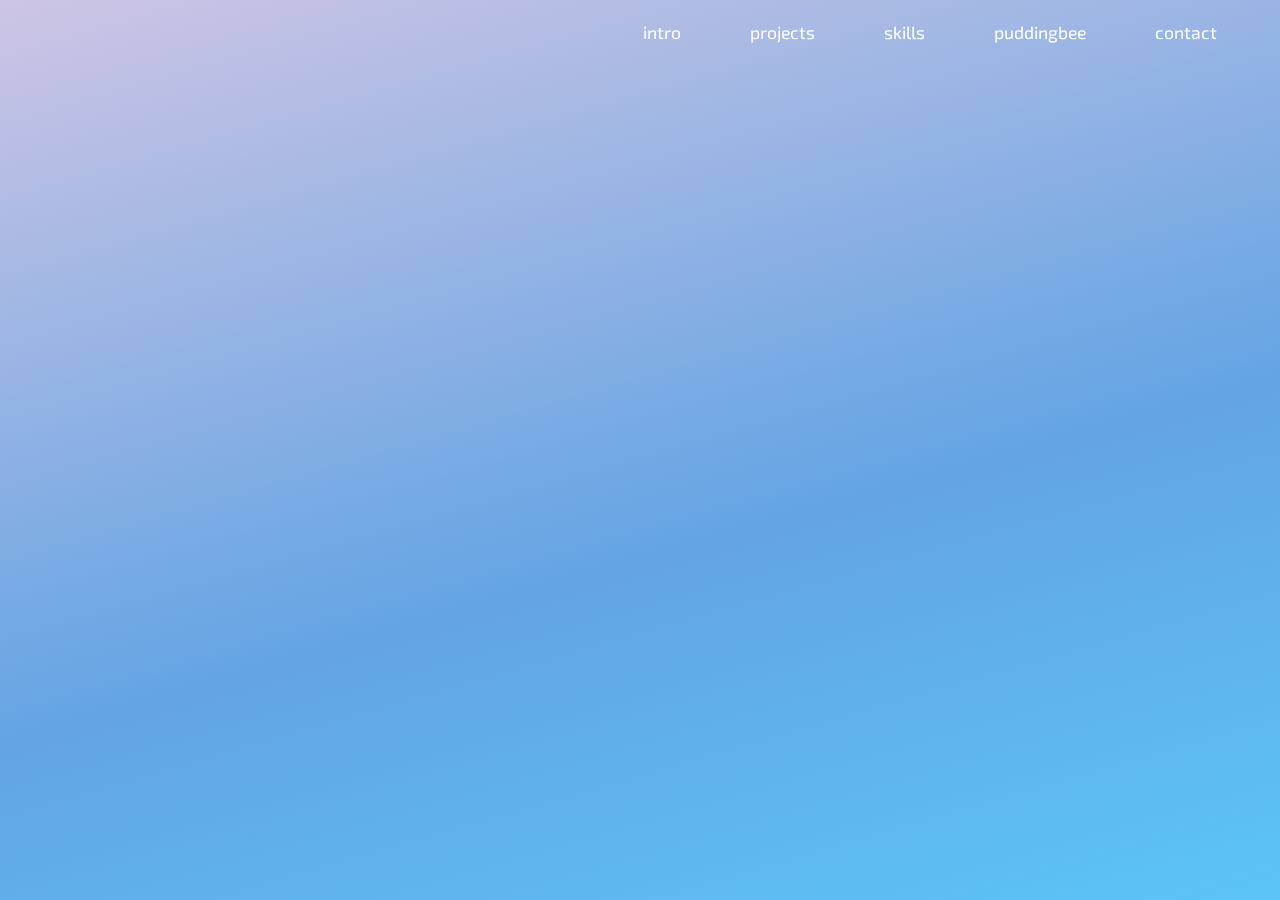
==== 푸딩비 포폴/index.html @ 78a43e6f "2022 푸딩비 포폴 디자인 개선 ver" ====
<!DOCTYPE html>
<html lang="en">

<head>
  <meta charset="UTF-8">
  <meta http-equiv="X-UA-Compatible" content="IE=edge">
  <meta name="viewport" content="width=device-width, initial-scale=1.0">
  <link rel="stylesheet" href="css/style.css">
  <title>푸딩비의 포트폴리오 탐험 여행</title>
</head>

<body>
  <nav class="nav">
    <ul class="nav__wrapper">
      <li>
        <button class="nav__menu">intro</button>
      </li>
      <li>
        <button class="nav__menu">projects</button>
      </li>
      <li>
        <button class="nav__menu">skills</button>
      </li>
      <li>
        <button class="nav__menu">puddingbee</button>
      </li>
      <li>
        <button class="nav__menu">contact</button>
      </li>

    </ul>
  </nav>

  <section class="side">
    <ul class="side__wrapper active">
      <li>
        <button class="side__menu">intro</button>
      </li>
      <li>
        <button class="side__menu">projects</button>
      </li>
      <li>
        <button class="side__menu">skills</button>
      </li>
      <li>
        <button class="side__menu">puddingbee</button>
      </li>
      <li>
        <button class="side__menu">contact</button>
      </li>
    </ul>
  </section>

  <div class="hamburger">
    <div class="hamburger__wrapper">
      <button class="nav__hamburger">
        <span></span>
        <span></span>
        <span></span>
      </button>
    </div>
  </div>

  <script src="js/hamburger.js"></script>
</body>

</html>
---- 푸딩비 포폴/css/style.css ----
@import "reset.css";
@import "nav.css";
@import "home.css";
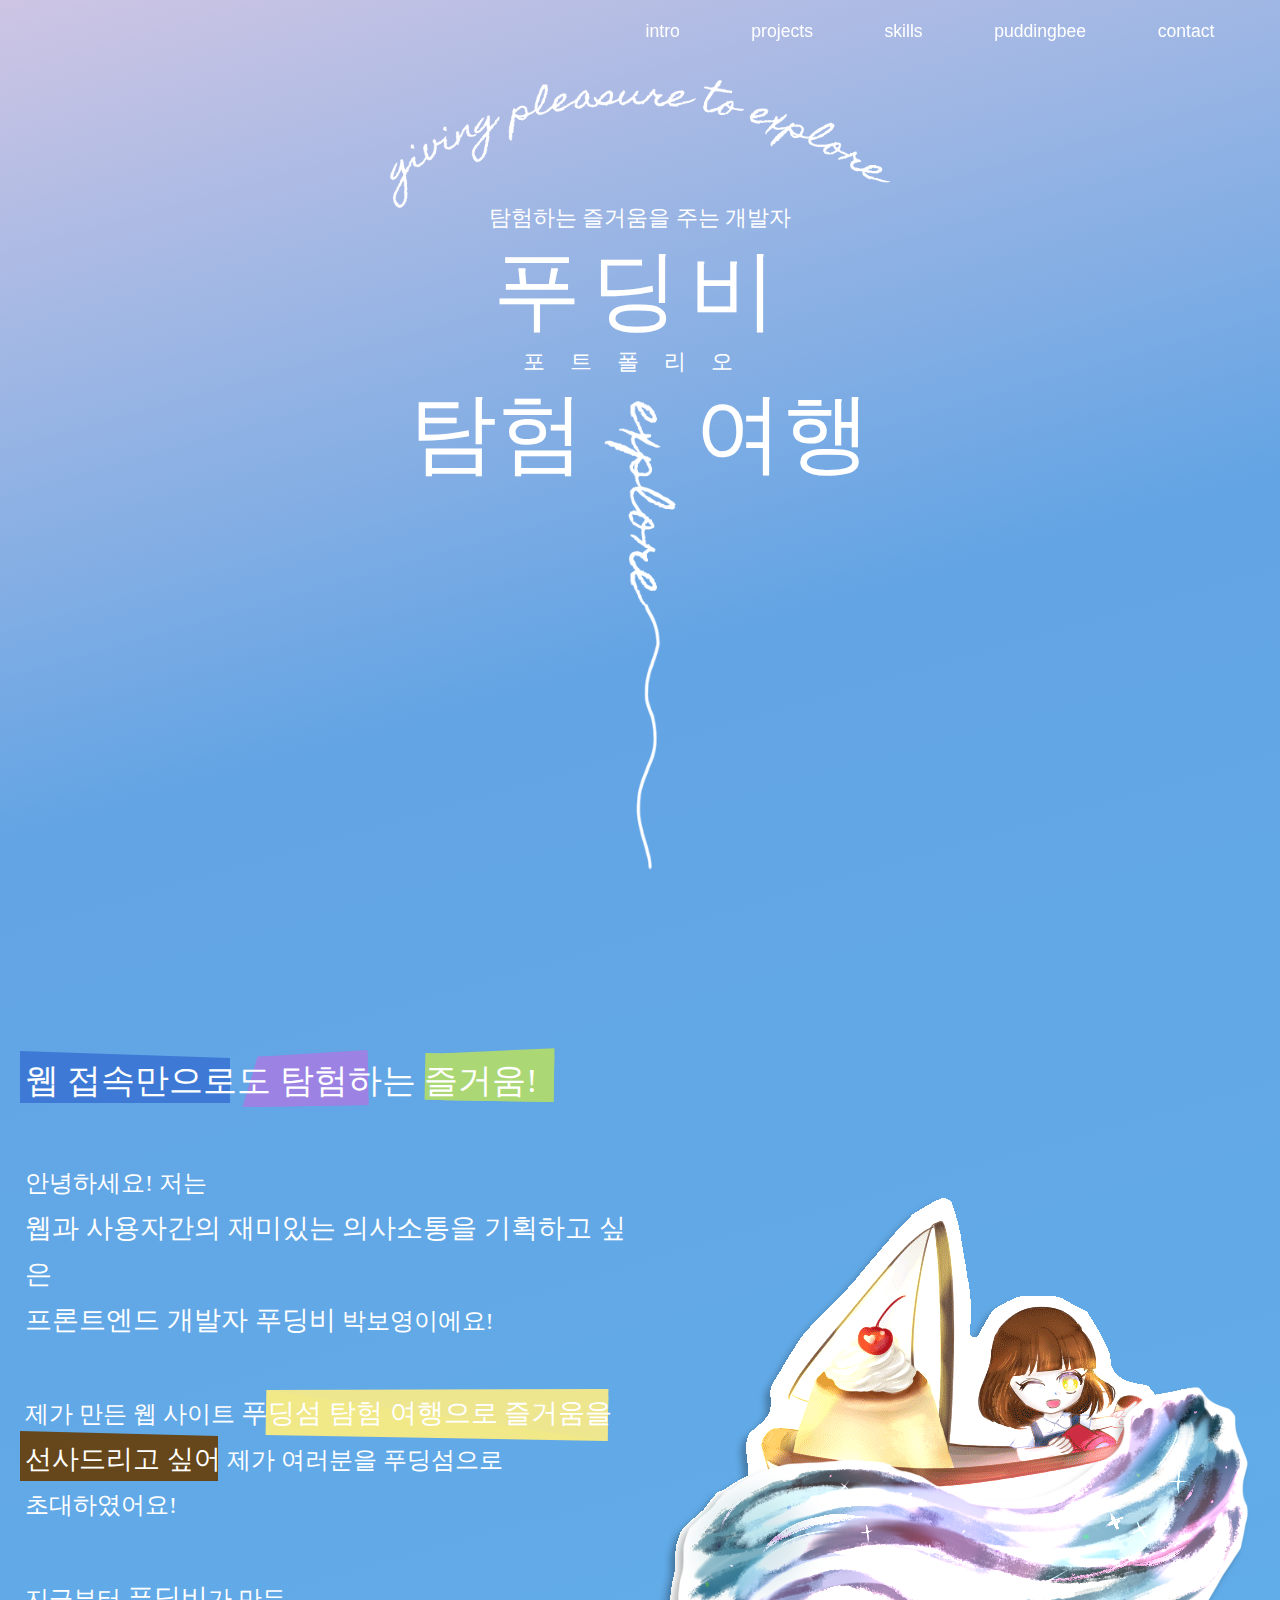
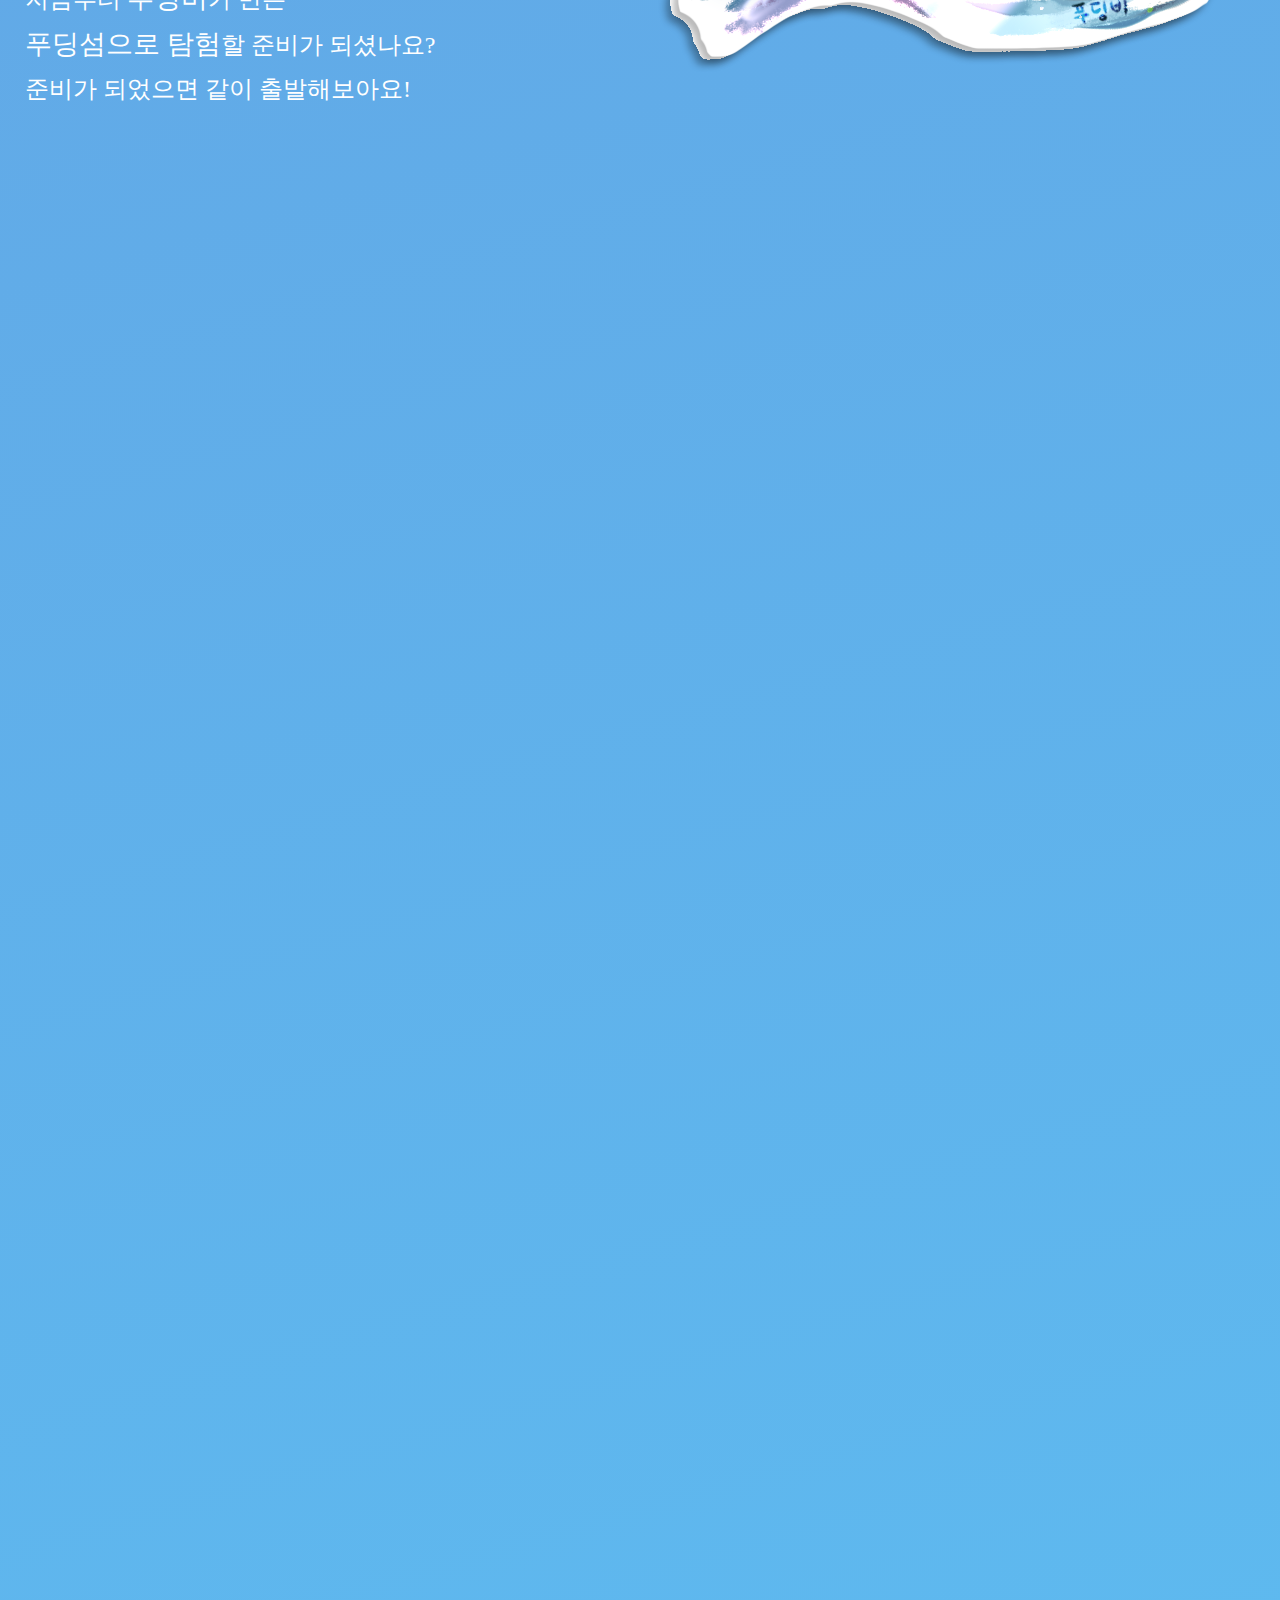
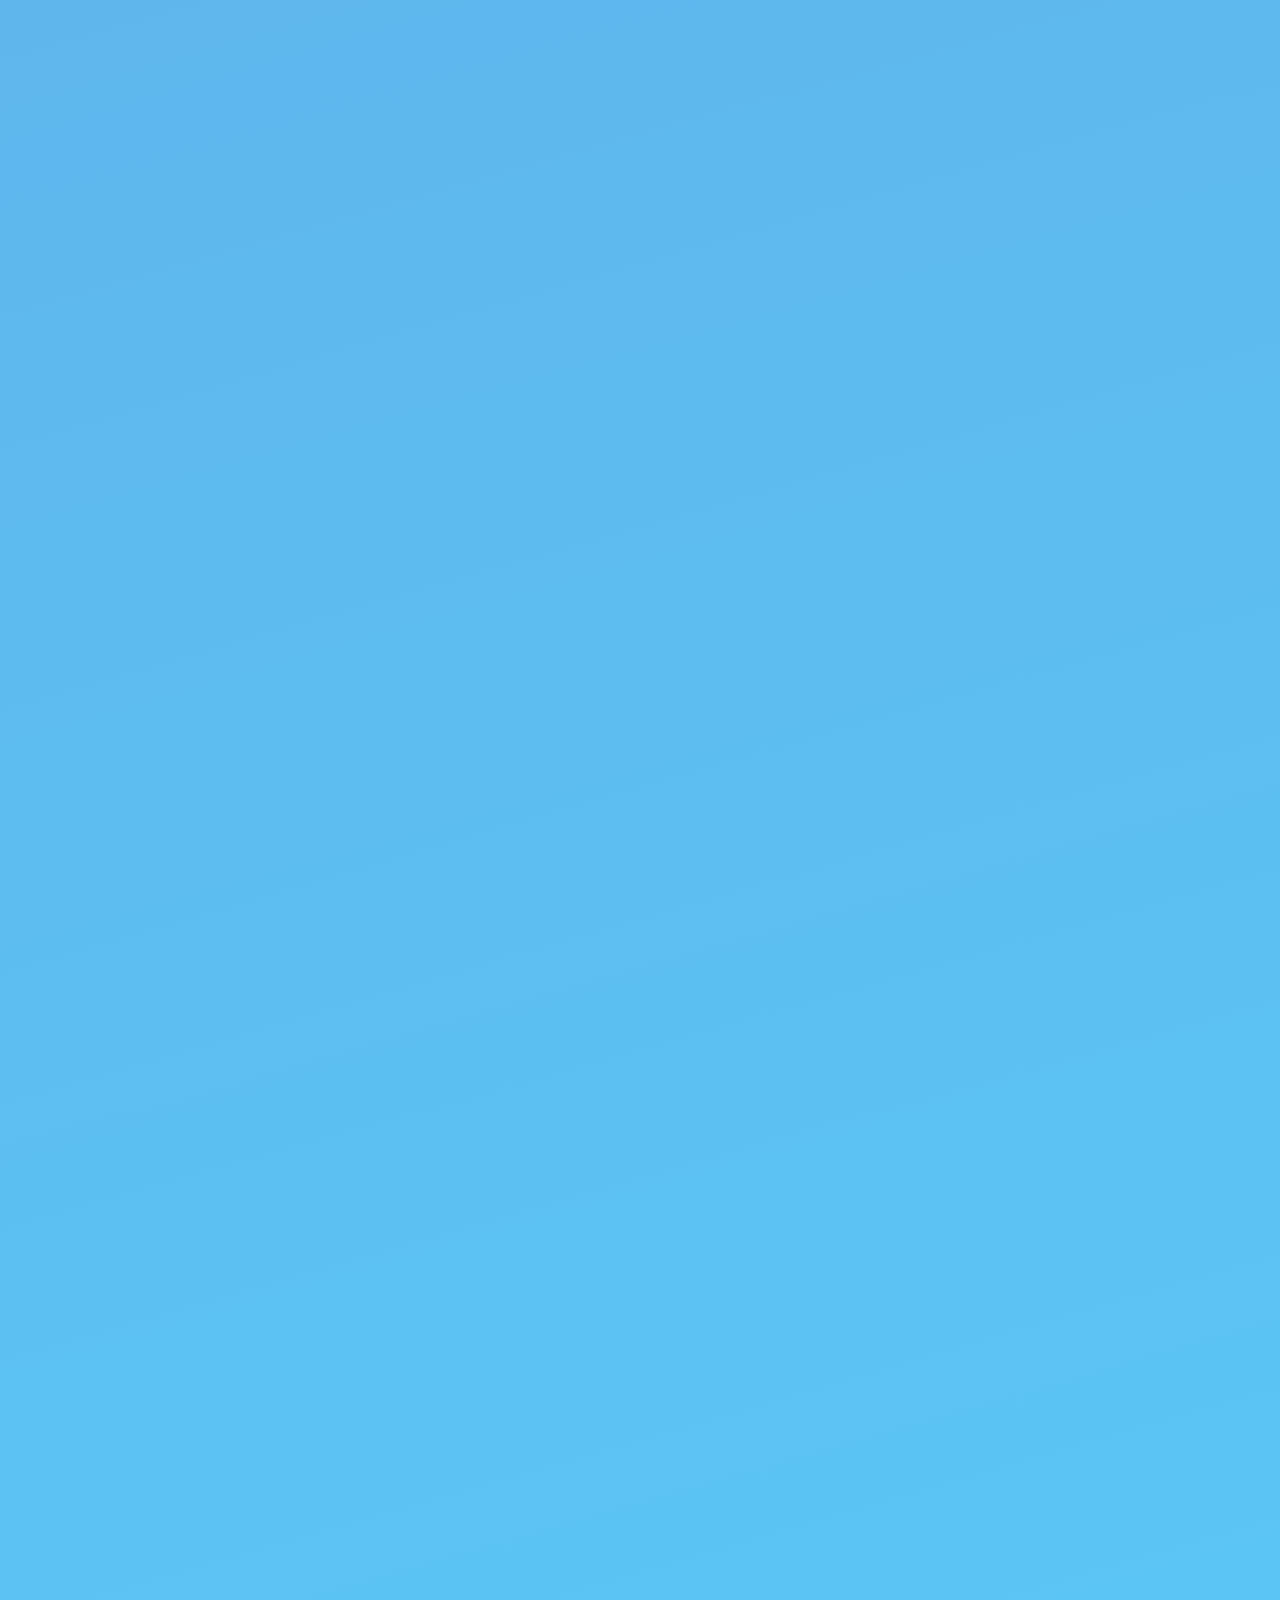
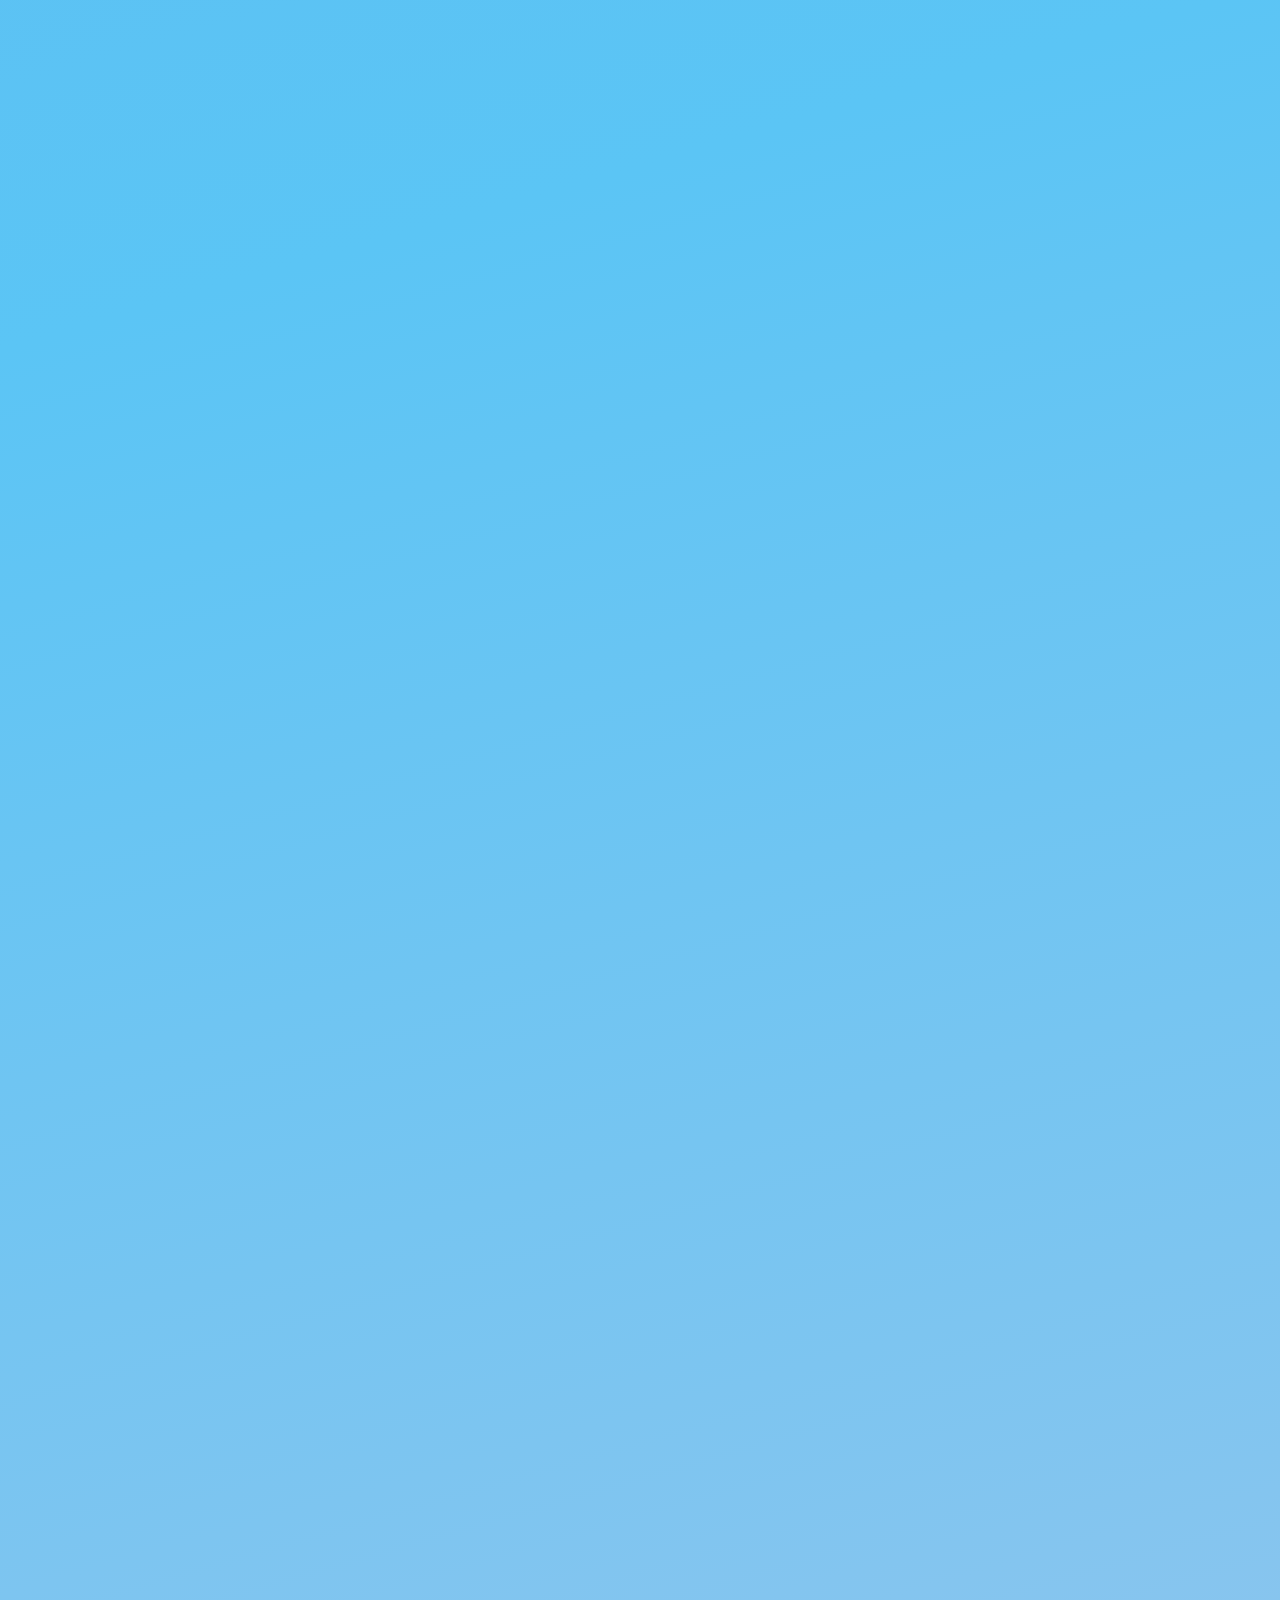
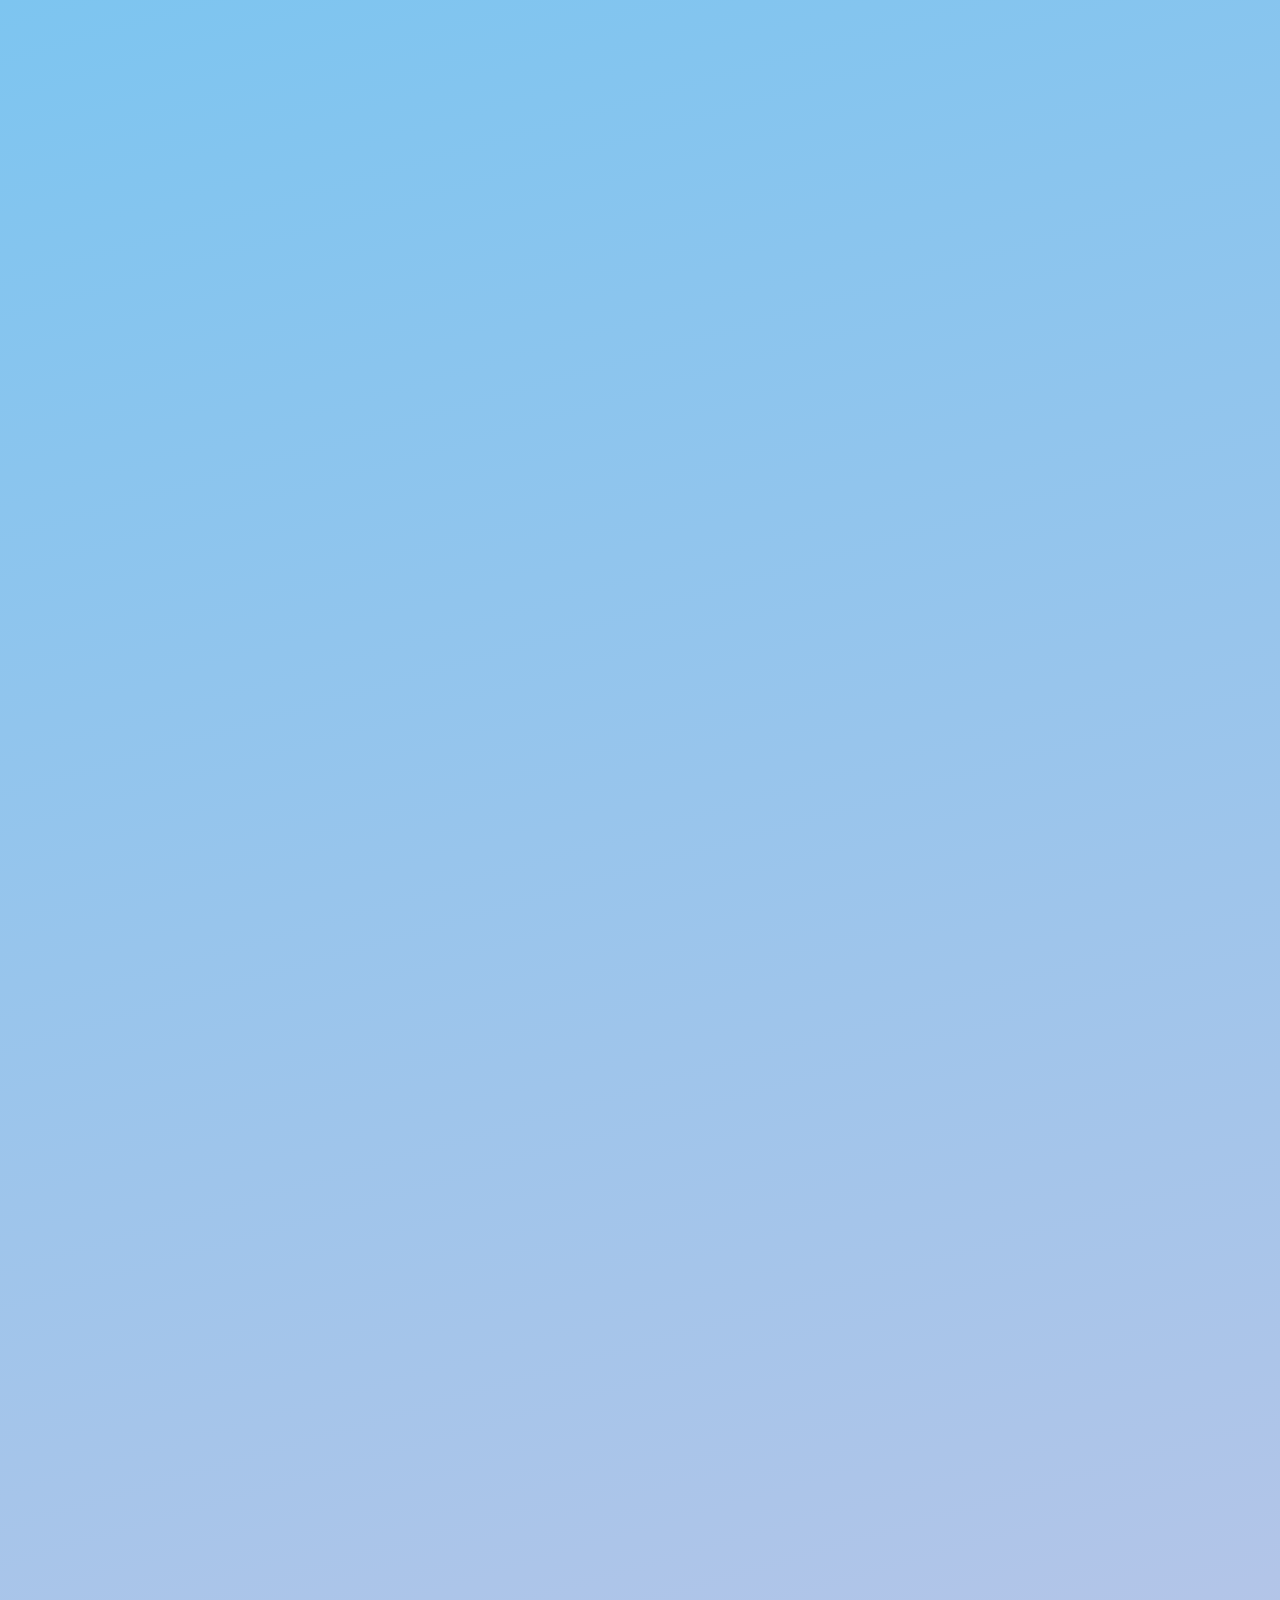
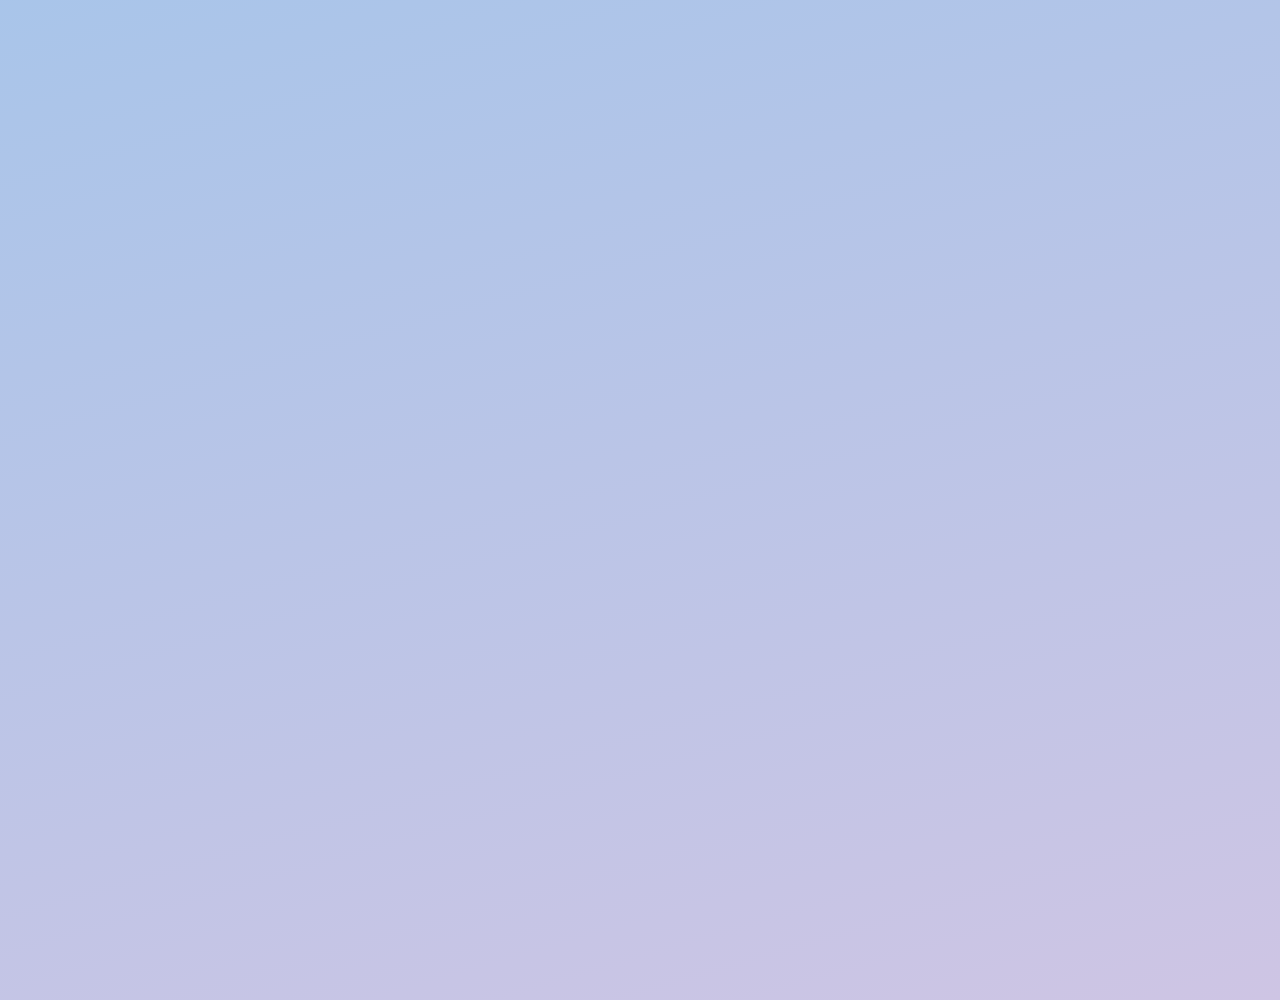
==== commit ab62ed40: "2022 푸딩비 포폴 디자인 개선 ver" ====
--- a/푸딩비 포폴/index.html
+++ b/푸딩비 포폴/index.html
@@ -6,6 +6,7 @@
   <meta http-equiv="X-UA-Compatible" content="IE=edge">
   <meta name="viewport" content="width=device-width, initial-scale=1.0">
   <link rel="stylesheet" href="css/style.css">
+  <link href="https://hangeul.pstatic.net/hangeul_static/css/nanum-square.css" rel="stylesheet">
   <title>푸딩비의 포트폴리오 탐험 여행</title>
 </head>
 
@@ -61,6 +62,55 @@
     </div>
   </div>
 
+  <div class="main">
+    <div class="main__wrapper">
+      <img class="main__text--title-letter" src="imgs/home__lettering--title.png" />
+      <h3 class="main__text--title-s">탐험하는 즐거움을 주는 개발자</h3>
+      <span class="main__text--title-l">푸딩비</span>
+      <h2 class="main__text--title-m">포트폴리오</h2>
+      <h1 class="main__text--title-l">탐험 &nbsp &nbsp 여행</h1>
+      <img class="main__text--title-letter2" src="imgs/home__lettering--subtitle.png" />
+    </div>
+  </div>
+
+  <div class="intro">
+    <div class="intro__wrapper">
+      <div class="intro__subtitle--wrapper">
+        <h2 class="intro__text--title"> 
+          <div class="parallelogram"></div> 웹 접속만으로도 
+          <span class="parallelogram2__special--wrapper"><div class="parallelogram2"></div>탐험하는 </span>
+          <span class="parallelogram3__special--wrapper">
+          <div class="parallelogram3"></div>즐거움!</span></h2><br /><br /><br /><br />
+        <!-- br로만 해야할지 포지션으로 위치를 조정해야 할지 고민 => 일단 br태그 -->
+        <p class="intro__text--subtitle1">
+          안녕하세요! 저는<br />
+          <span class="intro__subtitle--bold">웹과 사용자간의 재미있는 의사소통을 기획하고 싶은<br /> 프론트엔드 개발자 푸딩비</span> 박보영이에요!
+        </p><br /><br /><br />
+
+
+        <div class="intro__text--subtitle2--special--wrapper">
+          <div class="parallelogram4"></div>
+          <div class="parallelogram5"></div>
+        <p class="intro__text--subtitle2">제가 만든 웹 사이트 
+          <span class="intro__subtitle--bold">푸딩섬 탐험 여행으로 즐거움을<br />선사드리고 싶어</span>
+          제가 여러분을 푸딩섬으로<br />초대하였어요!</p><br /><br /><br />
+        </div>
+          
+        <p class="intro__text--subtitle3">지금부터 
+          <span class="intro__subtitle--bold">푸딩비</span>가 만든<br />
+          <span class="intro__subtitle--bold">푸딩섬으로 탐험</span>할 준비가 되셨나요?<br />
+          준비가 되었으면 같이 출발해보아요!
+        </p>
+      </div>
+
+      <div class="intro__img--wrapper">
+        <img class="intro__img--title--boat" src="imgs/puddingbi+wave-shadow.png" />
+        <img class="intro__img--title--wave" src="imgs/wave_cut_shadow.png" />
+      </div>
+
+    </div>
+  </div>
+
   <script src="js/hamburger.js"></script>
 </body>
 
--- a/푸딩비 포폴/css/style.css
+++ b/푸딩비 포폴/css/style.css
@@ -1,4 +1,5 @@
 @import "reset.css";
 @import "nav.css";
-@import "home.css";
+@import "main.css";
+@import "intro.css";
 
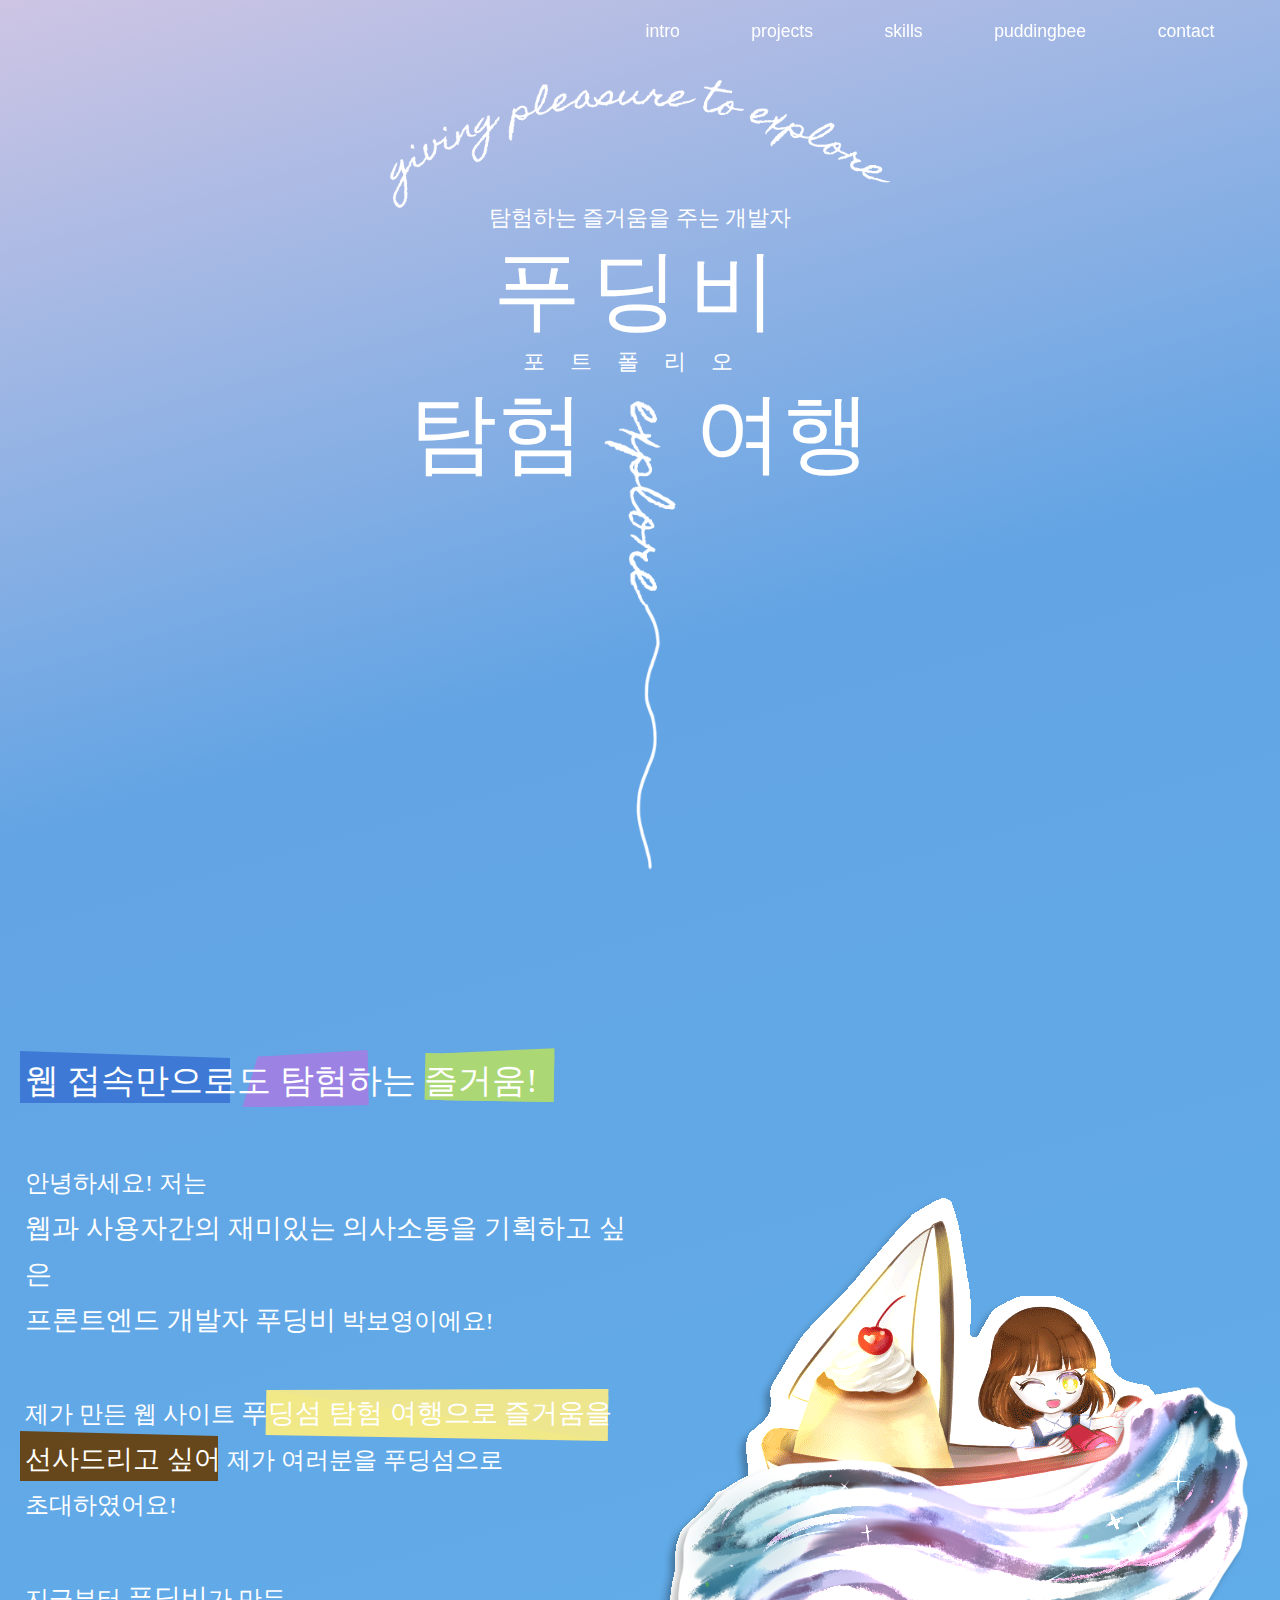
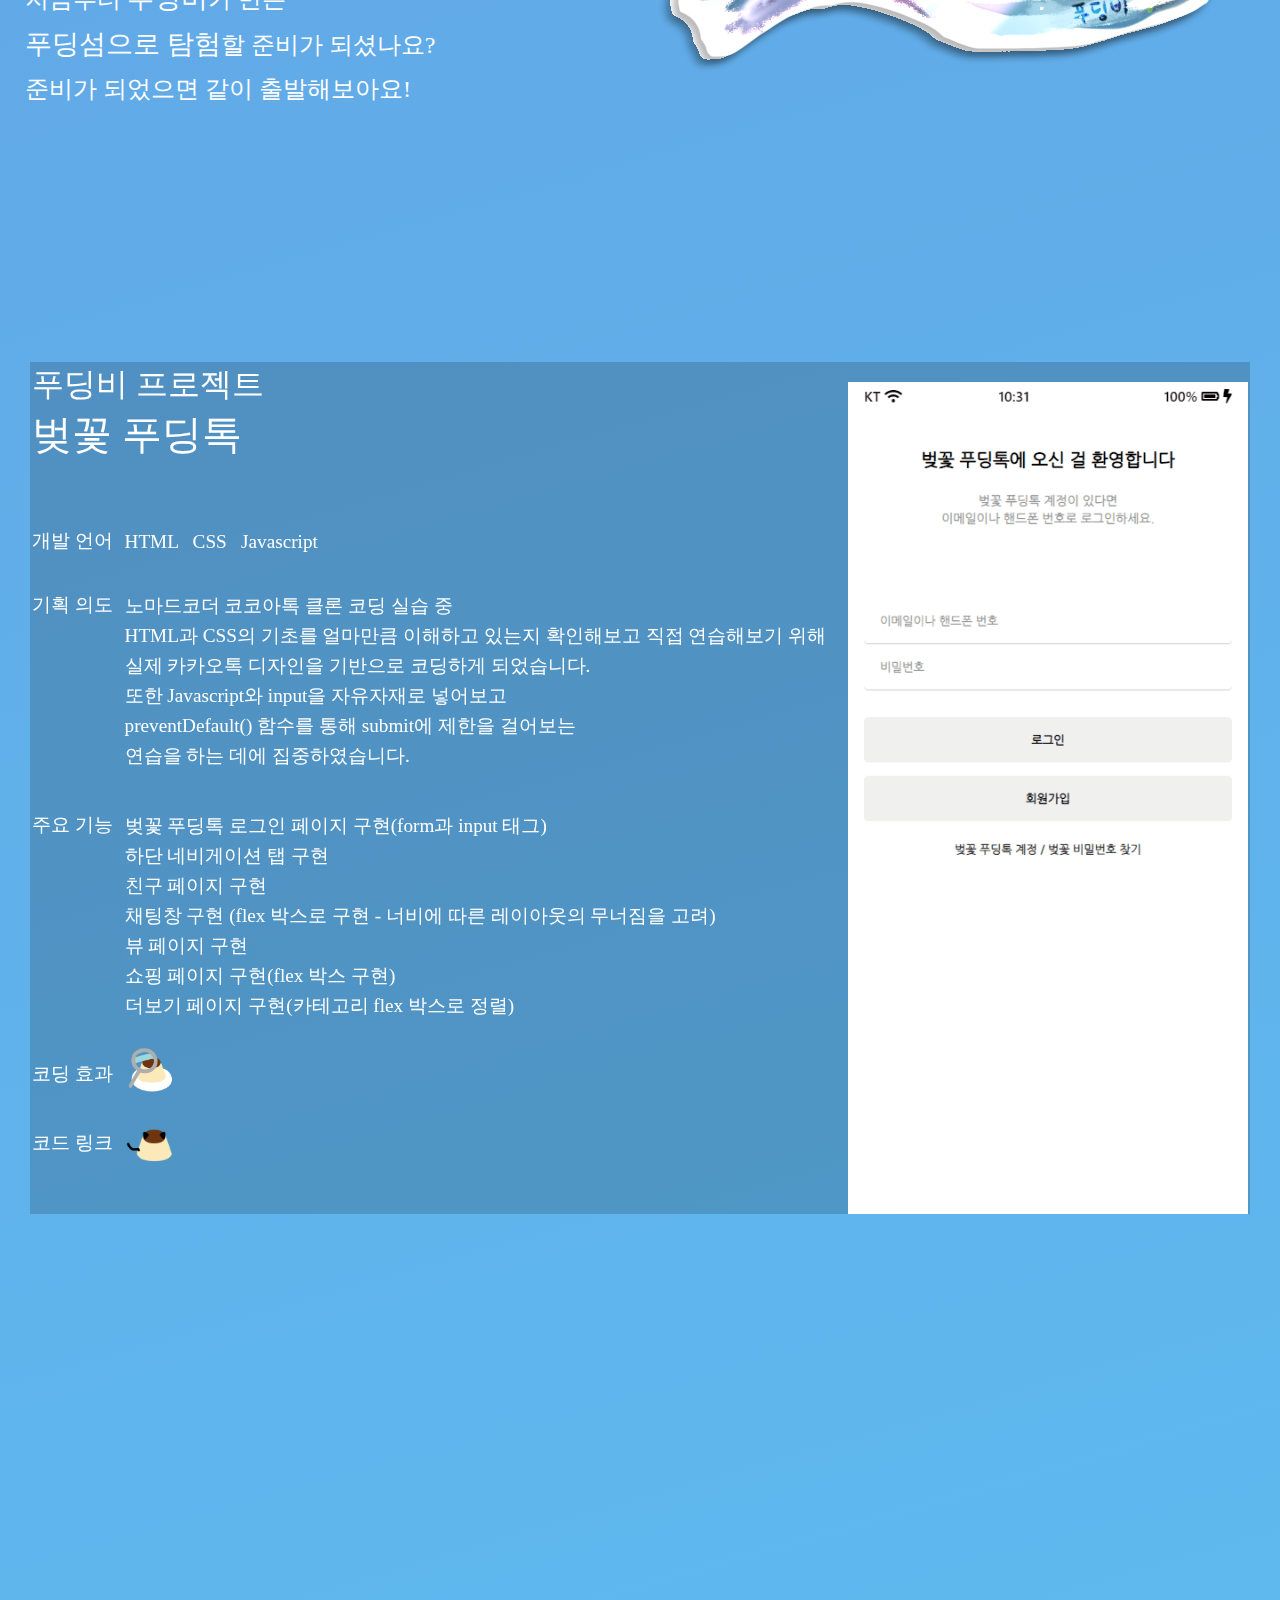
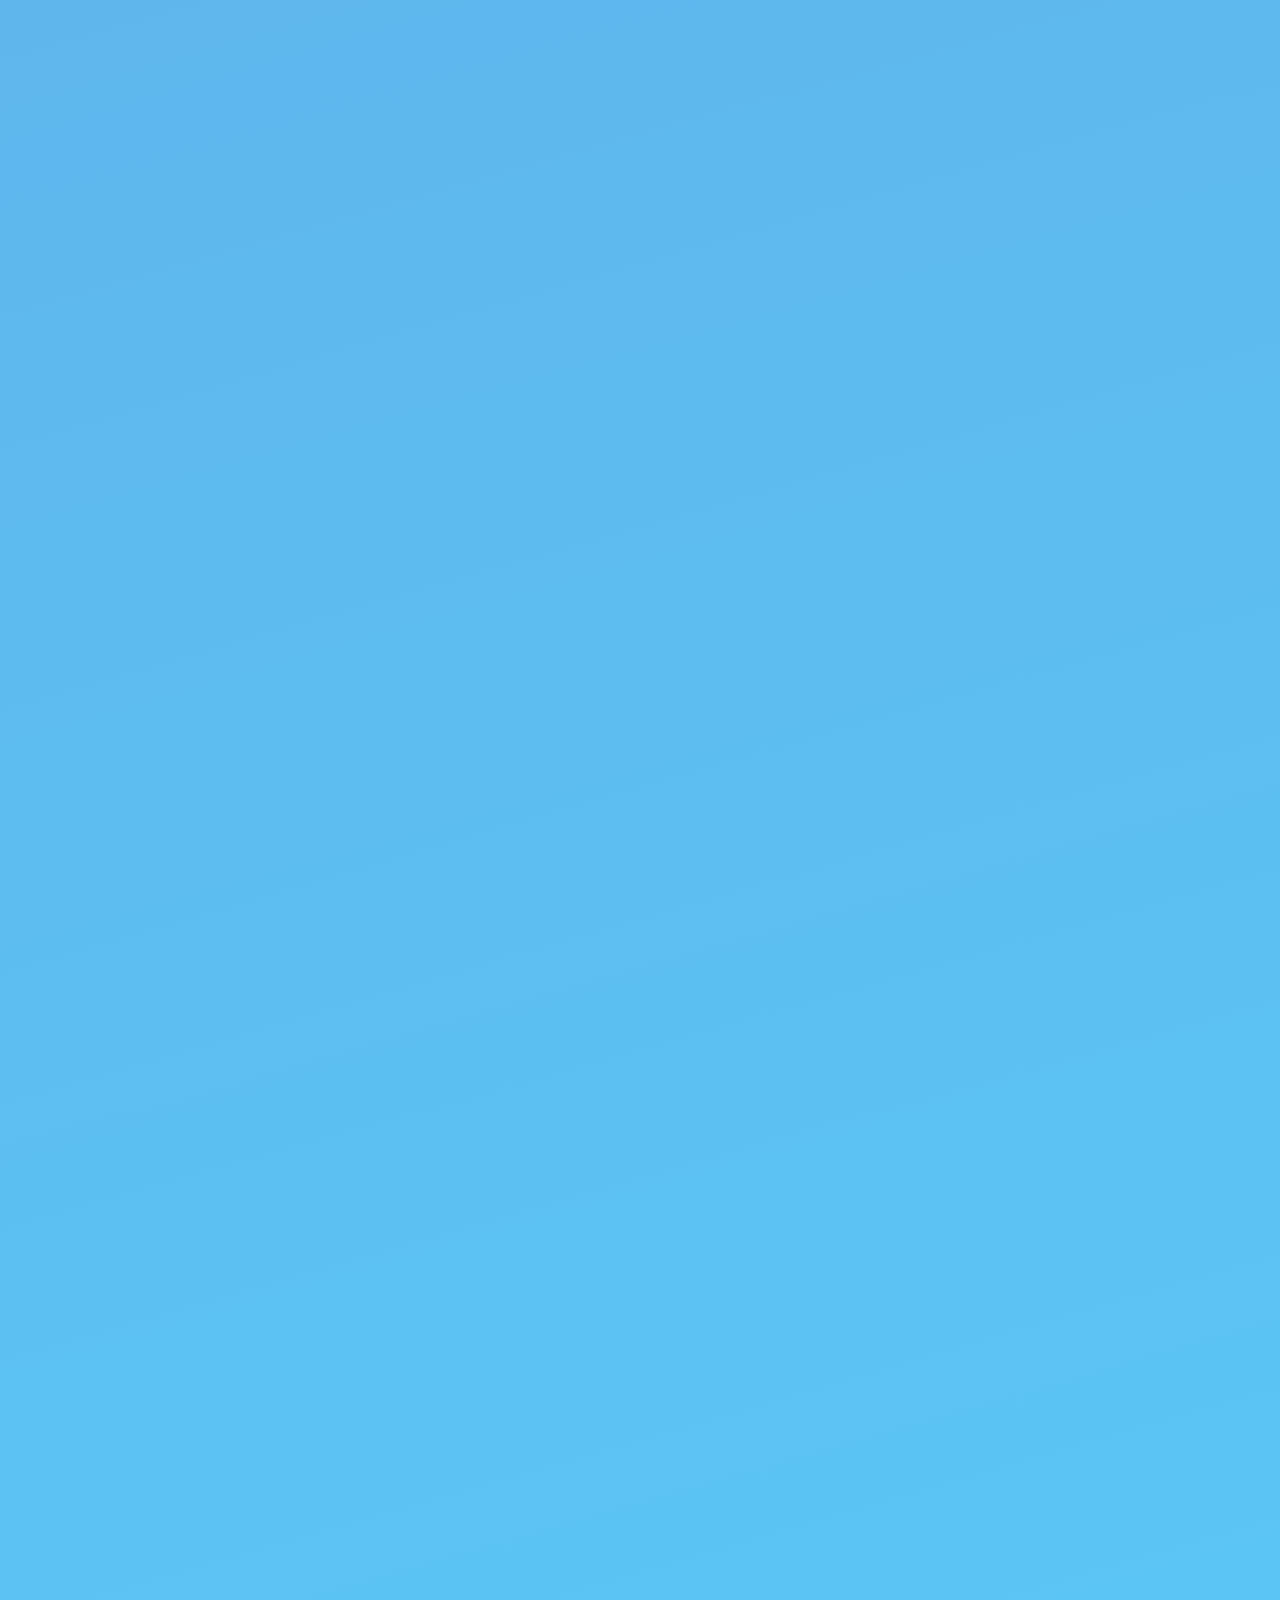
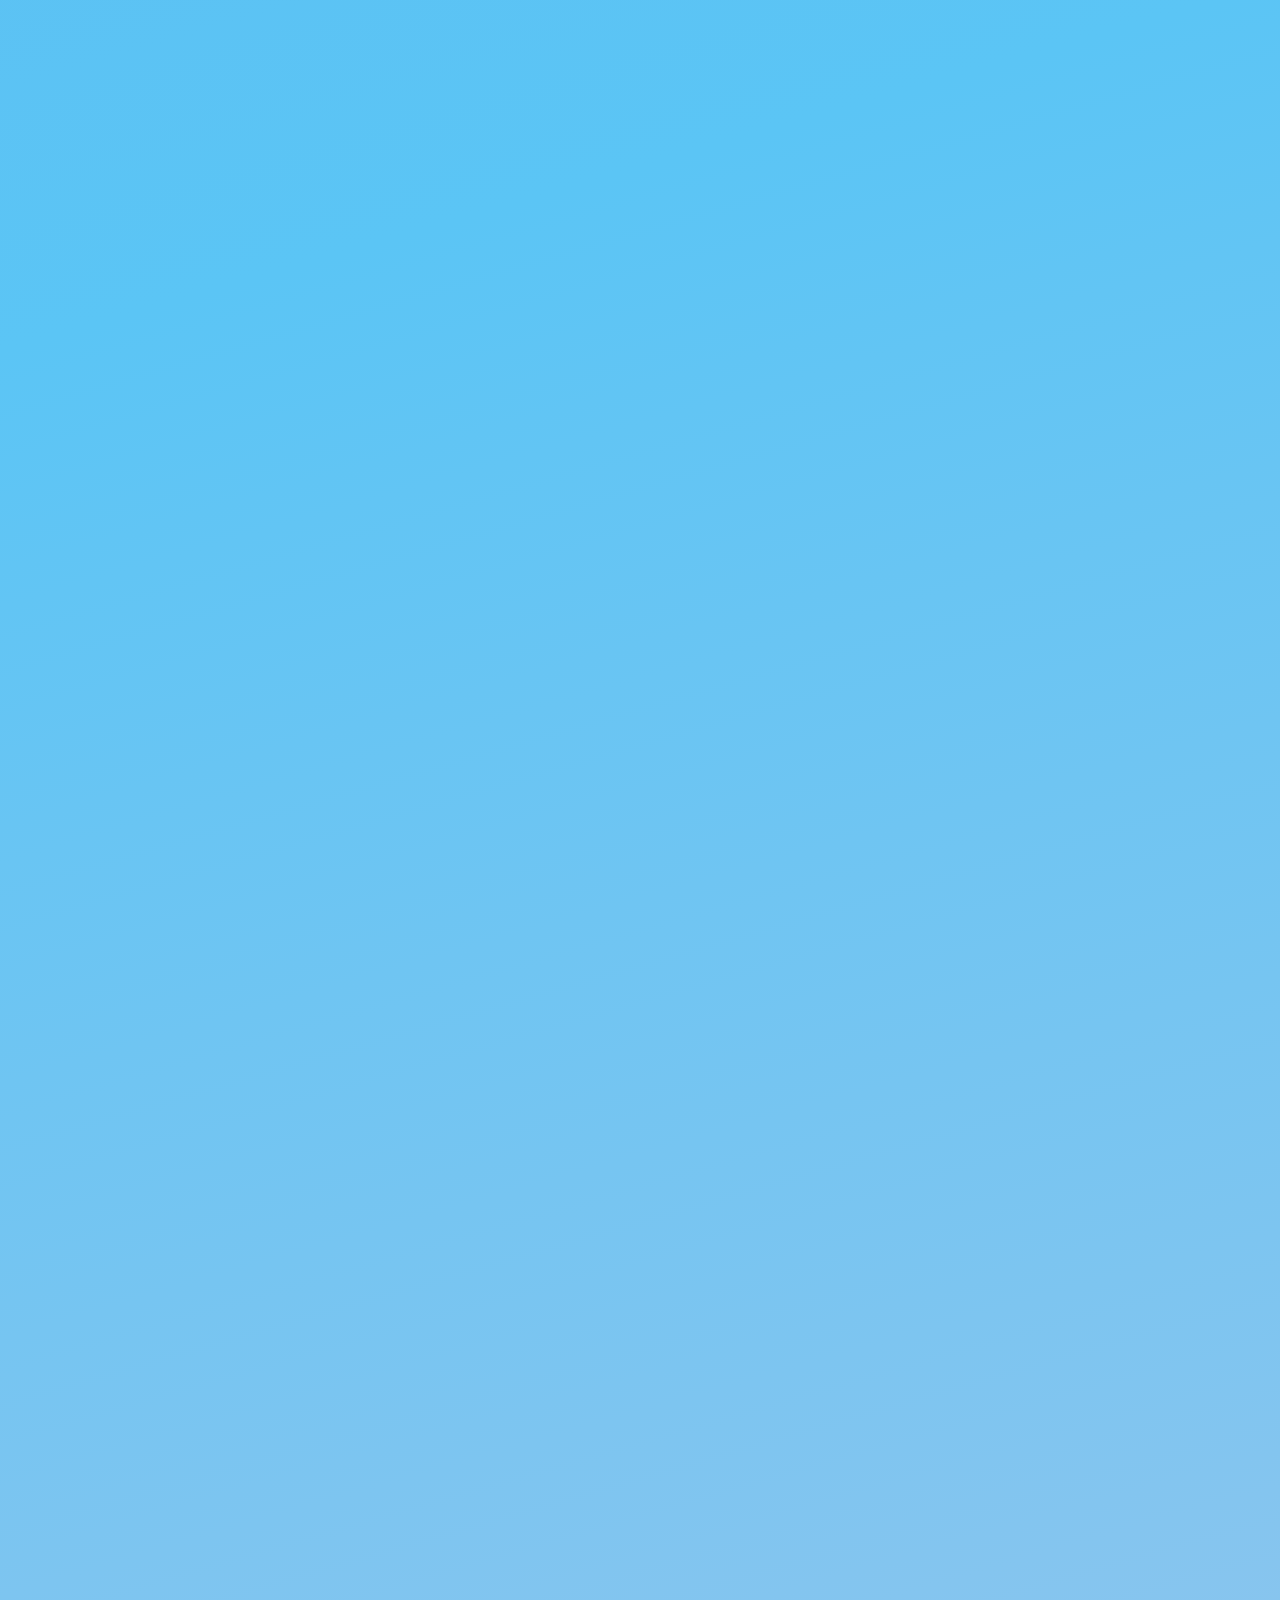
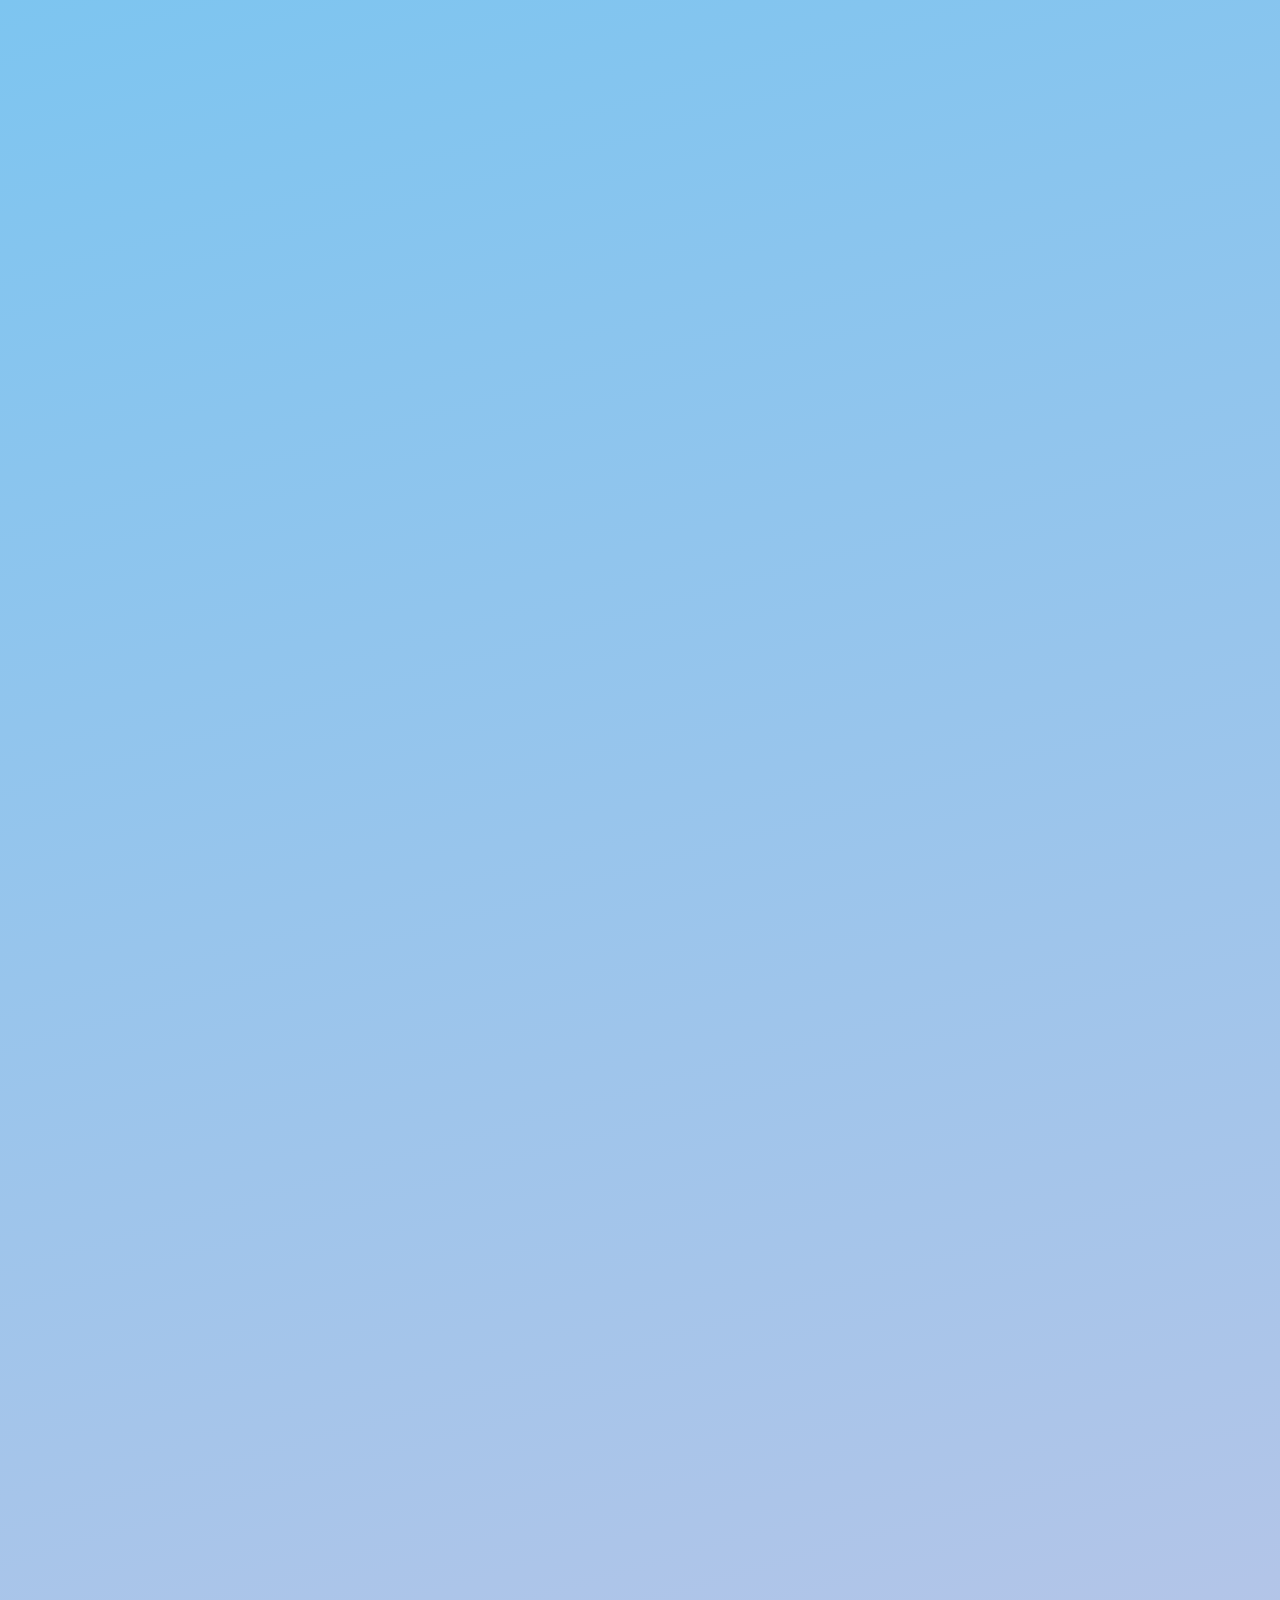
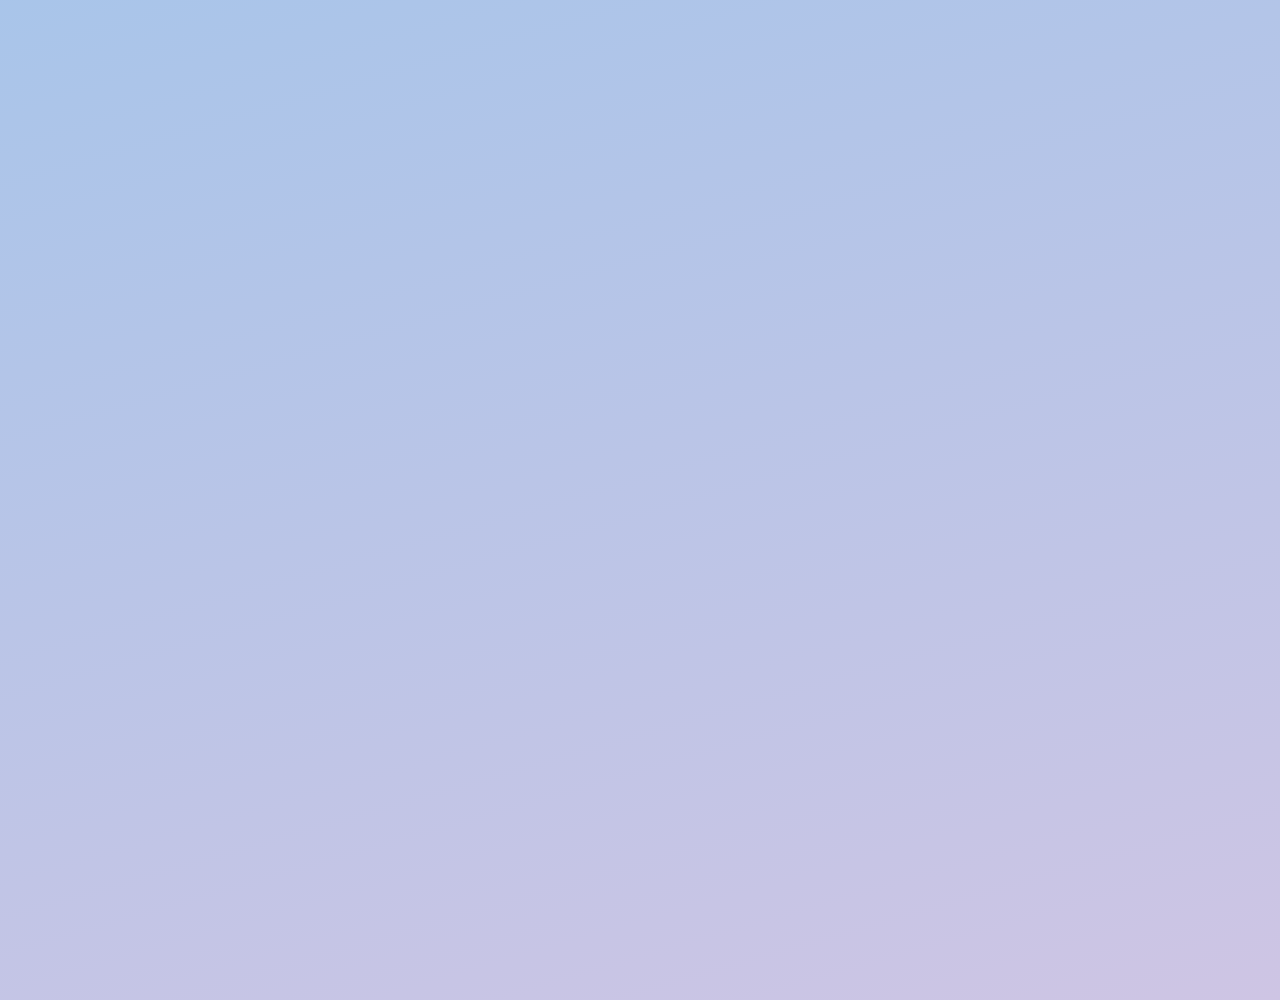
==== commit 95684536: "2022 푸딩비 포폴 디자인 개선 ver" ====
--- a/푸딩비 포폴/index.html
+++ b/푸딩비 포폴/index.html
@@ -7,6 +7,7 @@
   <meta name="viewport" content="width=device-width, initial-scale=1.0">
   <link rel="stylesheet" href="css/style.css">
   <link href="https://hangeul.pstatic.net/hangeul_static/css/nanum-square.css" rel="stylesheet">
+  <link href="https://hangeul.pstatic.net/hangeul_static/css/NanumMongDor.css" rel="stylesheet">
   <title>푸딩비의 포트폴리오 탐험 여행</title>
 </head>
 
@@ -76,11 +77,15 @@
   <div class="intro">
     <div class="intro__wrapper">
       <div class="intro__subtitle--wrapper">
-        <h2 class="intro__text--title"> 
-          <div class="parallelogram"></div> 웹 접속만으로도 
-          <span class="parallelogram2__special--wrapper"><div class="parallelogram2"></div>탐험하는 </span>
+        <h2 class="intro__text--title">
+          <div class="parallelogram"></div> 웹 접속만으로도
+          <span class="parallelogram2__special--wrapper">
+            <div class="parallelogram2"></div>탐험하는
+          </span>
           <span class="parallelogram3__special--wrapper">
-          <div class="parallelogram3"></div>즐거움!</span></h2><br /><br /><br /><br />
+            <div class="parallelogram3"></div>즐거움!
+          </span>
+        </h2><br /><br /><br /><br />
         <!-- br로만 해야할지 포지션으로 위치를 조정해야 할지 고민 => 일단 br태그 -->
         <p class="intro__text--subtitle1">
           안녕하세요! 저는<br />
@@ -91,12 +96,12 @@
         <div class="intro__text--subtitle2--special--wrapper">
           <div class="parallelogram4"></div>
           <div class="parallelogram5"></div>
-        <p class="intro__text--subtitle2">제가 만든 웹 사이트 
-          <span class="intro__subtitle--bold">푸딩섬 탐험 여행으로 즐거움을<br />선사드리고 싶어</span>
-          제가 여러분을 푸딩섬으로<br />초대하였어요!</p><br /><br /><br />
+          <p class="intro__text--subtitle2">제가 만든 웹 사이트
+            <span class="intro__subtitle--bold">푸딩섬 탐험 여행으로 즐거움을<br />선사드리고 싶어</span>
+            제가 여러분을 푸딩섬으로<br />초대하였어요!</p><br /><br /><br />
         </div>
-          
-        <p class="intro__text--subtitle3">지금부터 
+
+        <p class="intro__text--subtitle3">지금부터
           <span class="intro__subtitle--bold">푸딩비</span>가 만든<br />
           <span class="intro__subtitle--bold">푸딩섬으로 탐험</span>할 준비가 되셨나요?<br />
           준비가 되었으면 같이 출발해보아요!
@@ -111,6 +116,67 @@
     </div>
   </div>
 
+  <div class="project1">
+    <div class="project1__wrapper">
+
+
+      <div class="project1__title--all-wrapper">
+        <div class="project1__title--wrapper">
+          <h3 class="project1__text--subtitle">푸딩비 프로젝트</h3>
+          <h2 class="project1__text--title">벚꽃 푸딩톡</h2>
+        </div>
+
+        <div class="project1__category--wrapper">
+          <span class="project1__category1">개발 언어</span>
+          <span class="project1__category2">기획 의도</span>
+          <span class="project1__category3">주요 기능</span>
+          <span class="project1__category4">코딩 효과</span>
+          <span class="project1__category5">코드 링크</span>
+        </div>
+      </div>
+
+
+      <div class="project1__sentence--wrapper">
+        <div class="project1__category1--sentence">
+          HTML &nbsp; CSS &nbsp; Javascript</div>
+
+        <p class="project1__category2--sentence">
+          노마드코더 코코아톡 클론 코딩 실습 중<br />
+          HTML과 CSS의 기초를 얼마만큼 이해하고 있는지 확인해보고 직접 연습해보기 위해<br />
+          실제 카카오톡 디자인을 기반으로 코딩하게 되었습니다.<br />
+          또한 Javascript와 input을 자유자재로 넣어보고<br />
+          preventDefault() 함수를 통해 submit에 제한을 걸어보는<br />
+          연습을 하는 데에 집중하였습니다.
+        </p>
+
+        <ul class="project1__category3--sentence">
+          <li> <span class="project__sentence-bold">벚꽃 푸딩톡 로그인 페이지</span> 구현(form과 input 태그)</li>
+          <li> <span class="project__sentence-bold">하단 네비게이션 탭</span> 구현</li>
+          <li> <span class="project__sentence-bold">친구 페이지</span> 구현</li>
+          <li> <span class="project__sentence-bold">채팅창</span> 구현 (flex 박스로 구현 - 너비에 따른 레이아웃의 무너짐을 고려)</li>
+          <li> <span class="project__sentence-bold">뷰 페이지</span> 구현</li>
+          <li> <span class="project__sentence-bold">쇼핑 페이지</span> 구현(flex 박스 구현)</li>
+          <li> <span class="project__sentence-bold">더보기 페이지</span> 구현(카테고리 flex 박스로 정렬)</li>
+        </ul>
+
+        <div class="project__contents-img--wrapper">
+        <img class="project1__category4--sentence" src="imgs/project__pudding--magnifier.png" />
+
+        <a href="https://github.com/chamypuppy/kokoa-clone/commit/c2d6ccf4a2d815a65687043abf8a1ae66e43d216" target="_blank">
+          <img class="project1__category5--sentence" src="imgs/project__pudding--github.png" /></a>
+      </div>
+    </div>
+
+      <!-- <div class="project1__gif--wrapper"> -->
+        <img class="project1__gif" src="imgs/project1__pudding_talk--gif.gif" />
+      <!-- </div> -->
+
+    </div>
+  </div>
+
+
+
+
   <script src="js/hamburger.js"></script>
 </body>
 
--- a/푸딩비 포폴/css/style.css
+++ b/푸딩비 포폴/css/style.css
@@ -2,4 +2,4 @@
 @import "nav.css";
 @import "main.css";
 @import "intro.css";
-
+@import "project1.css";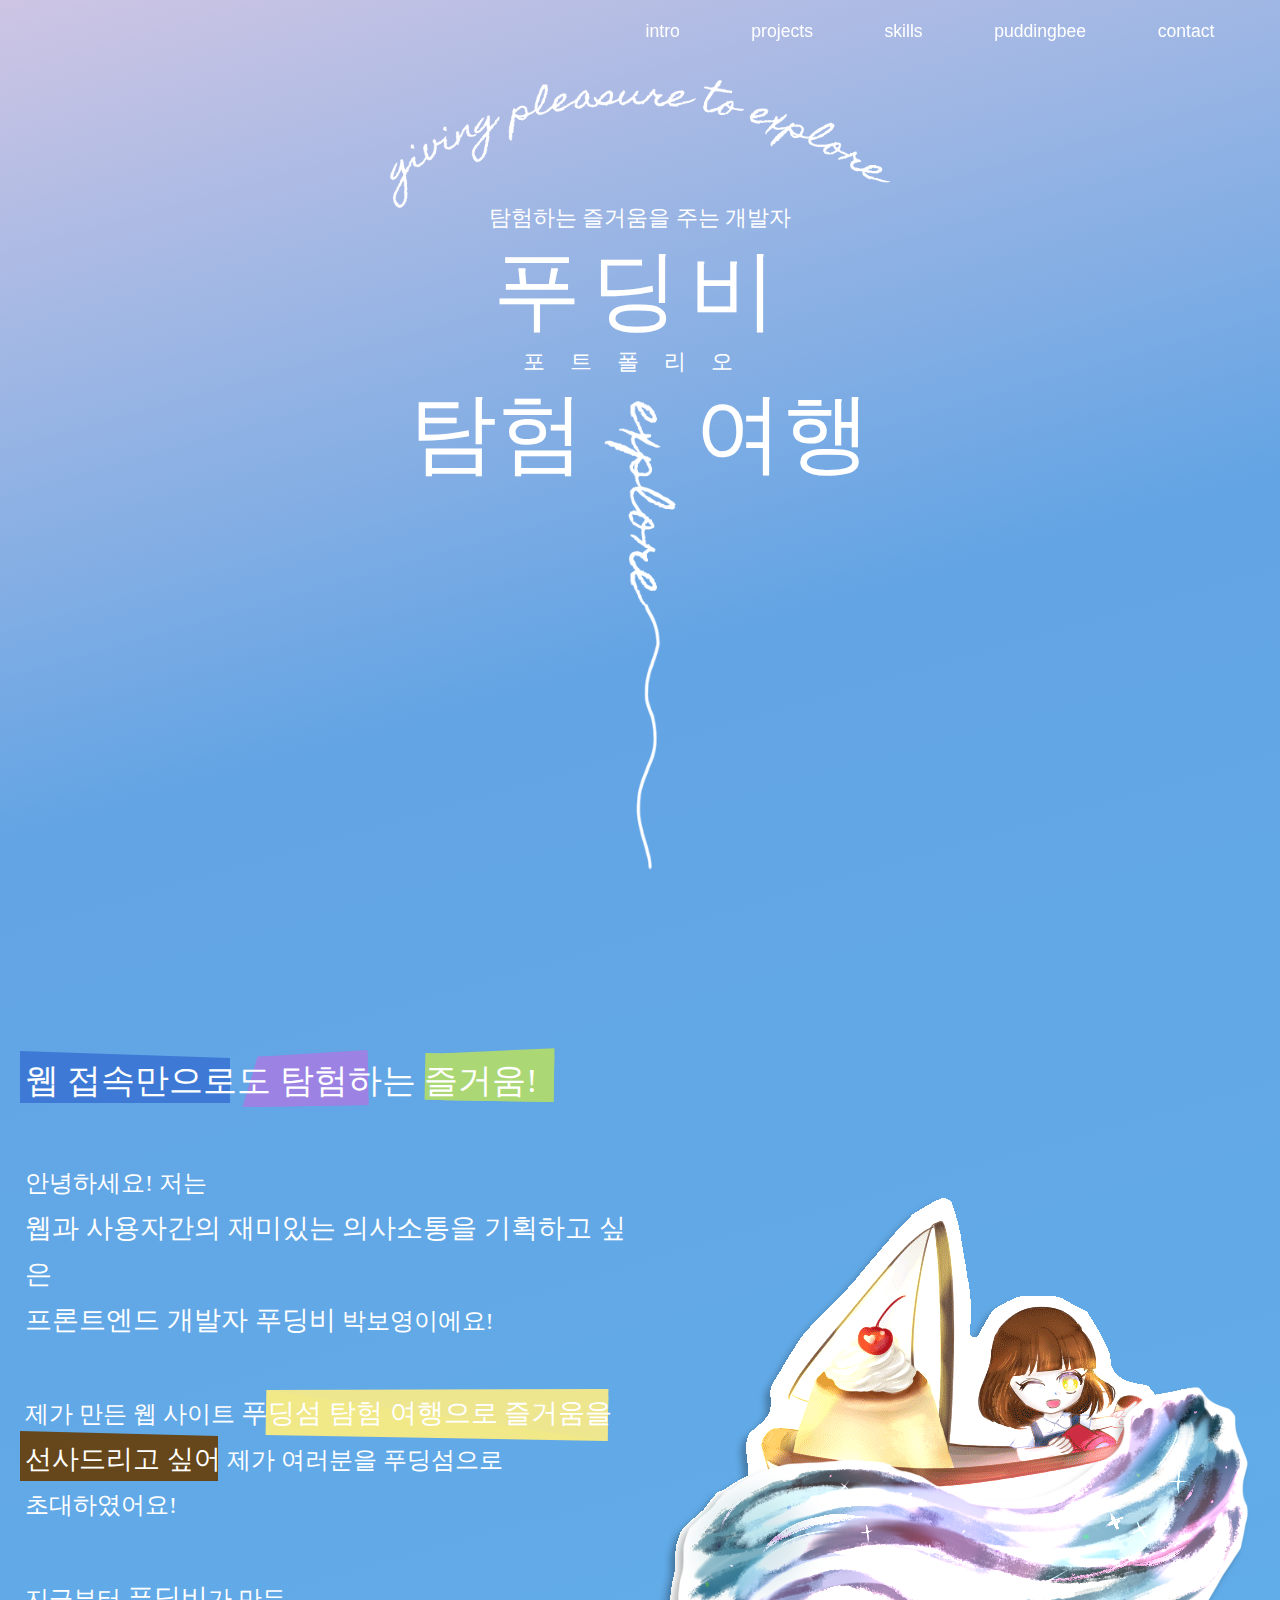
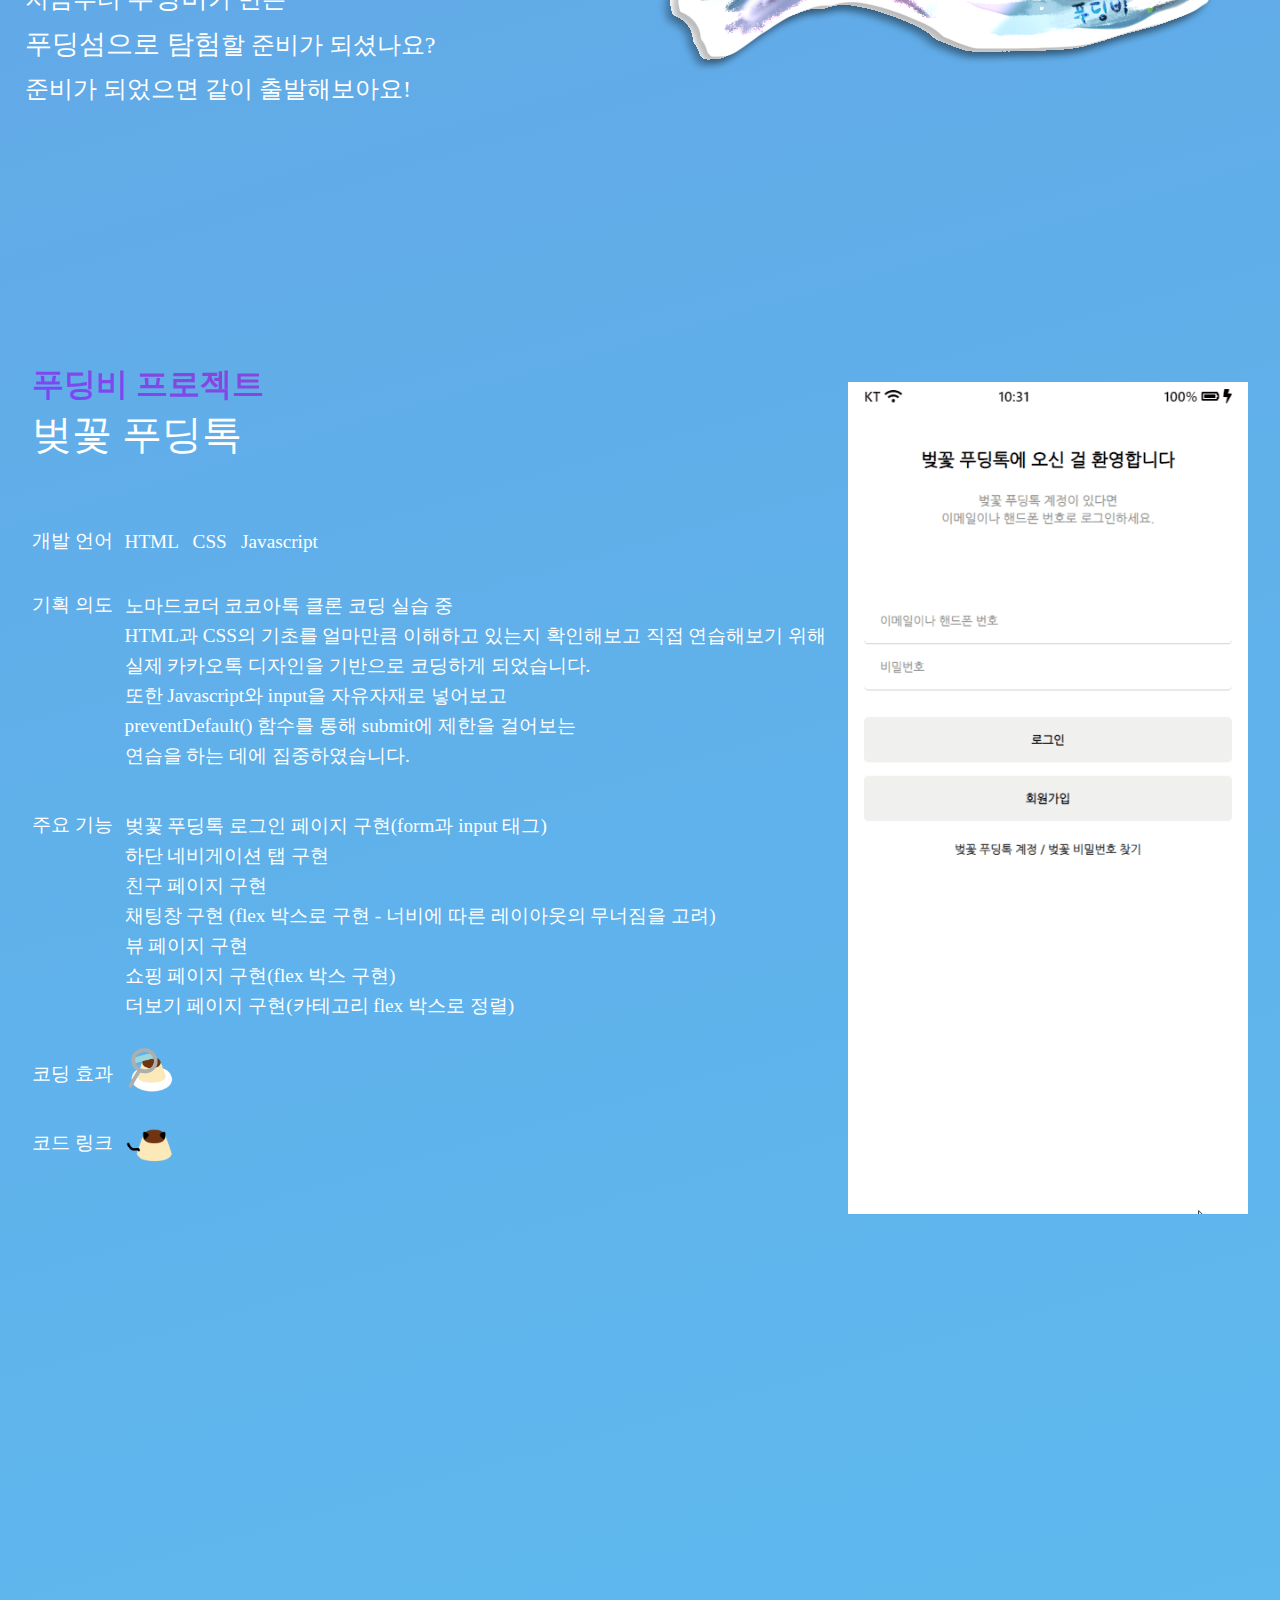
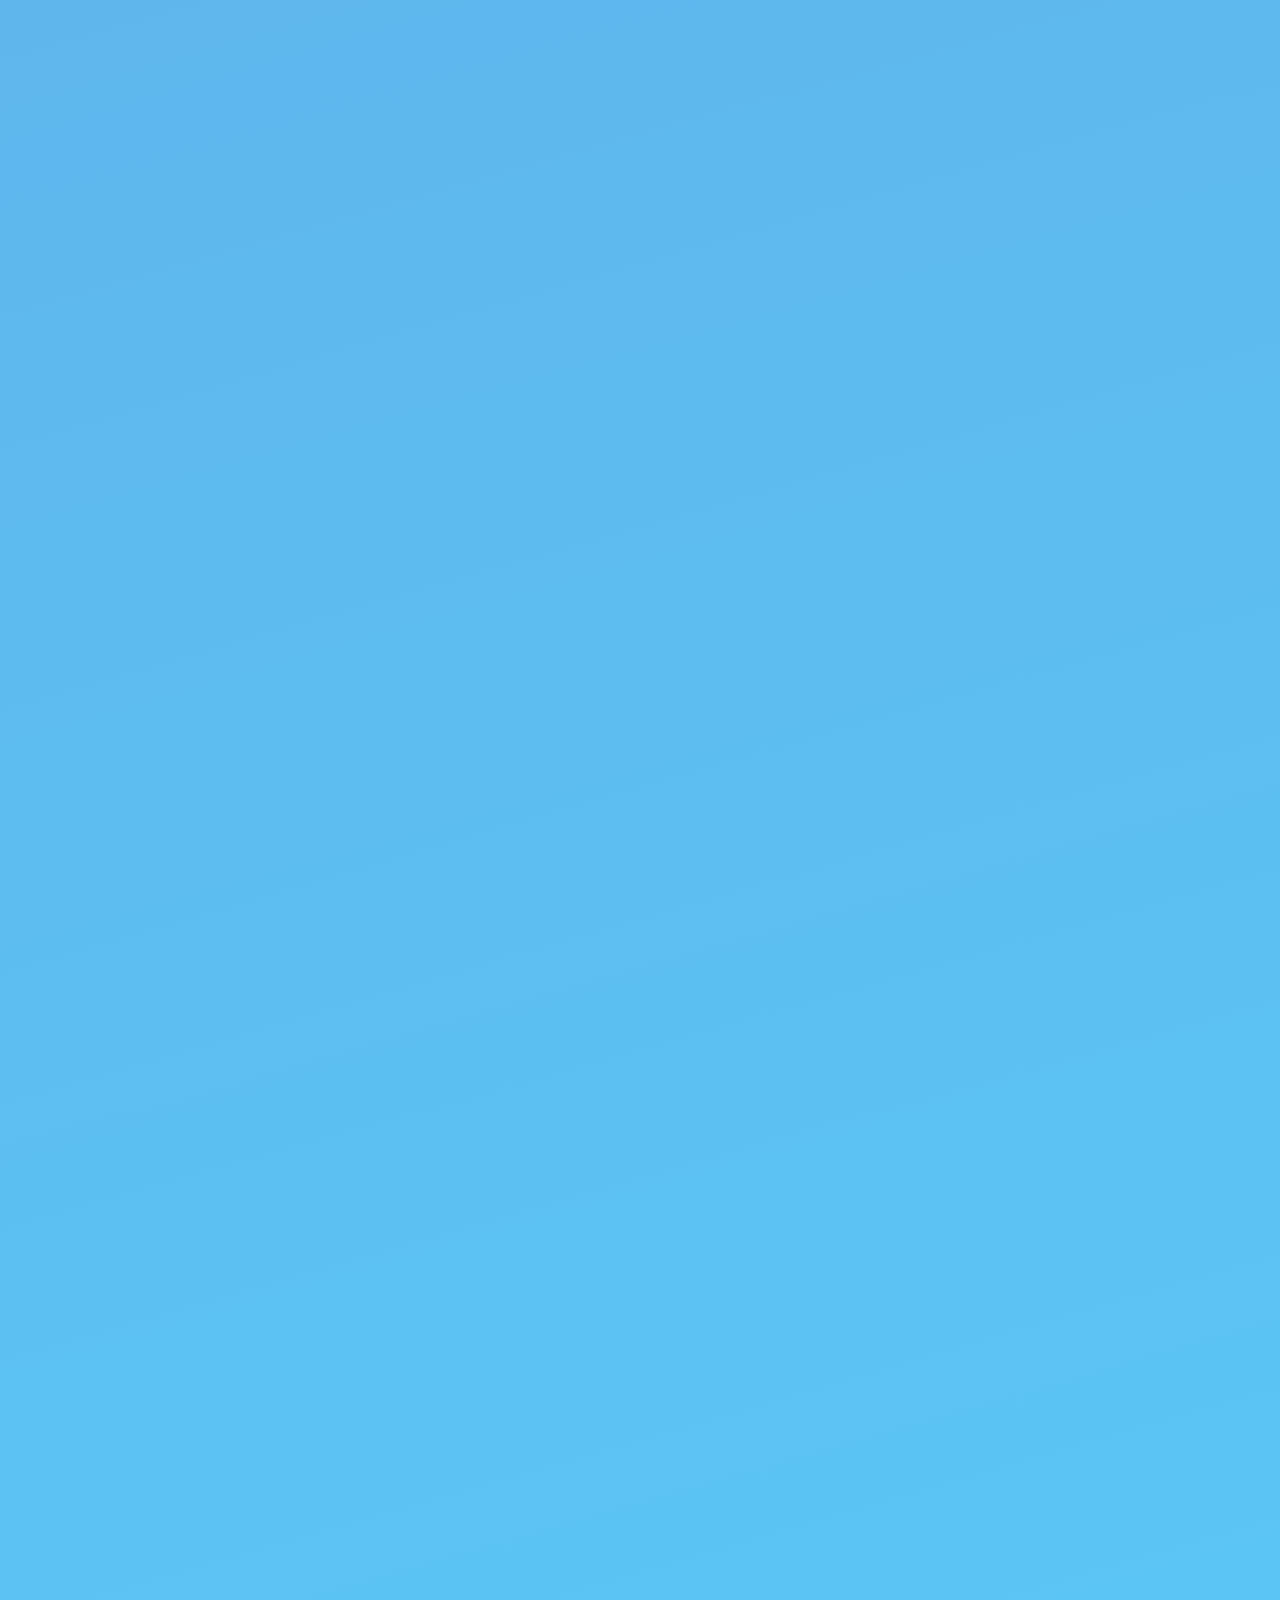
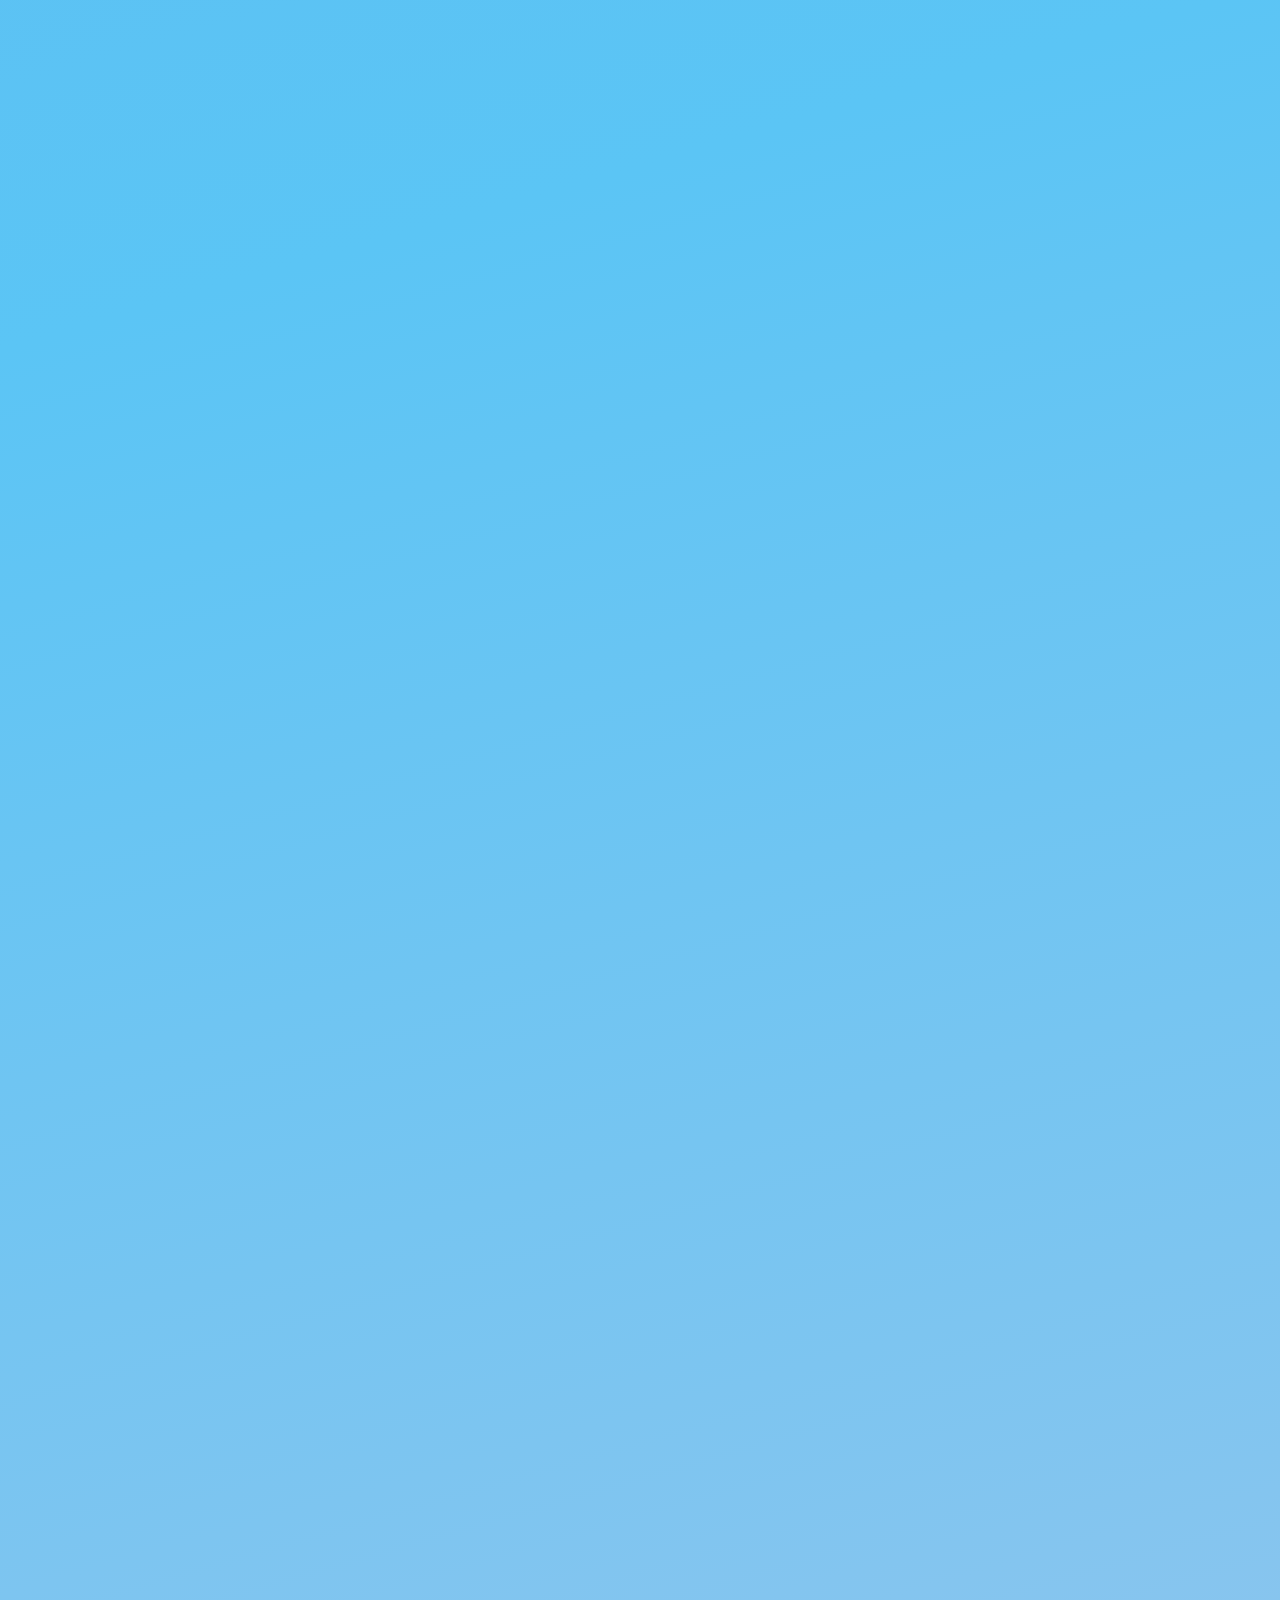
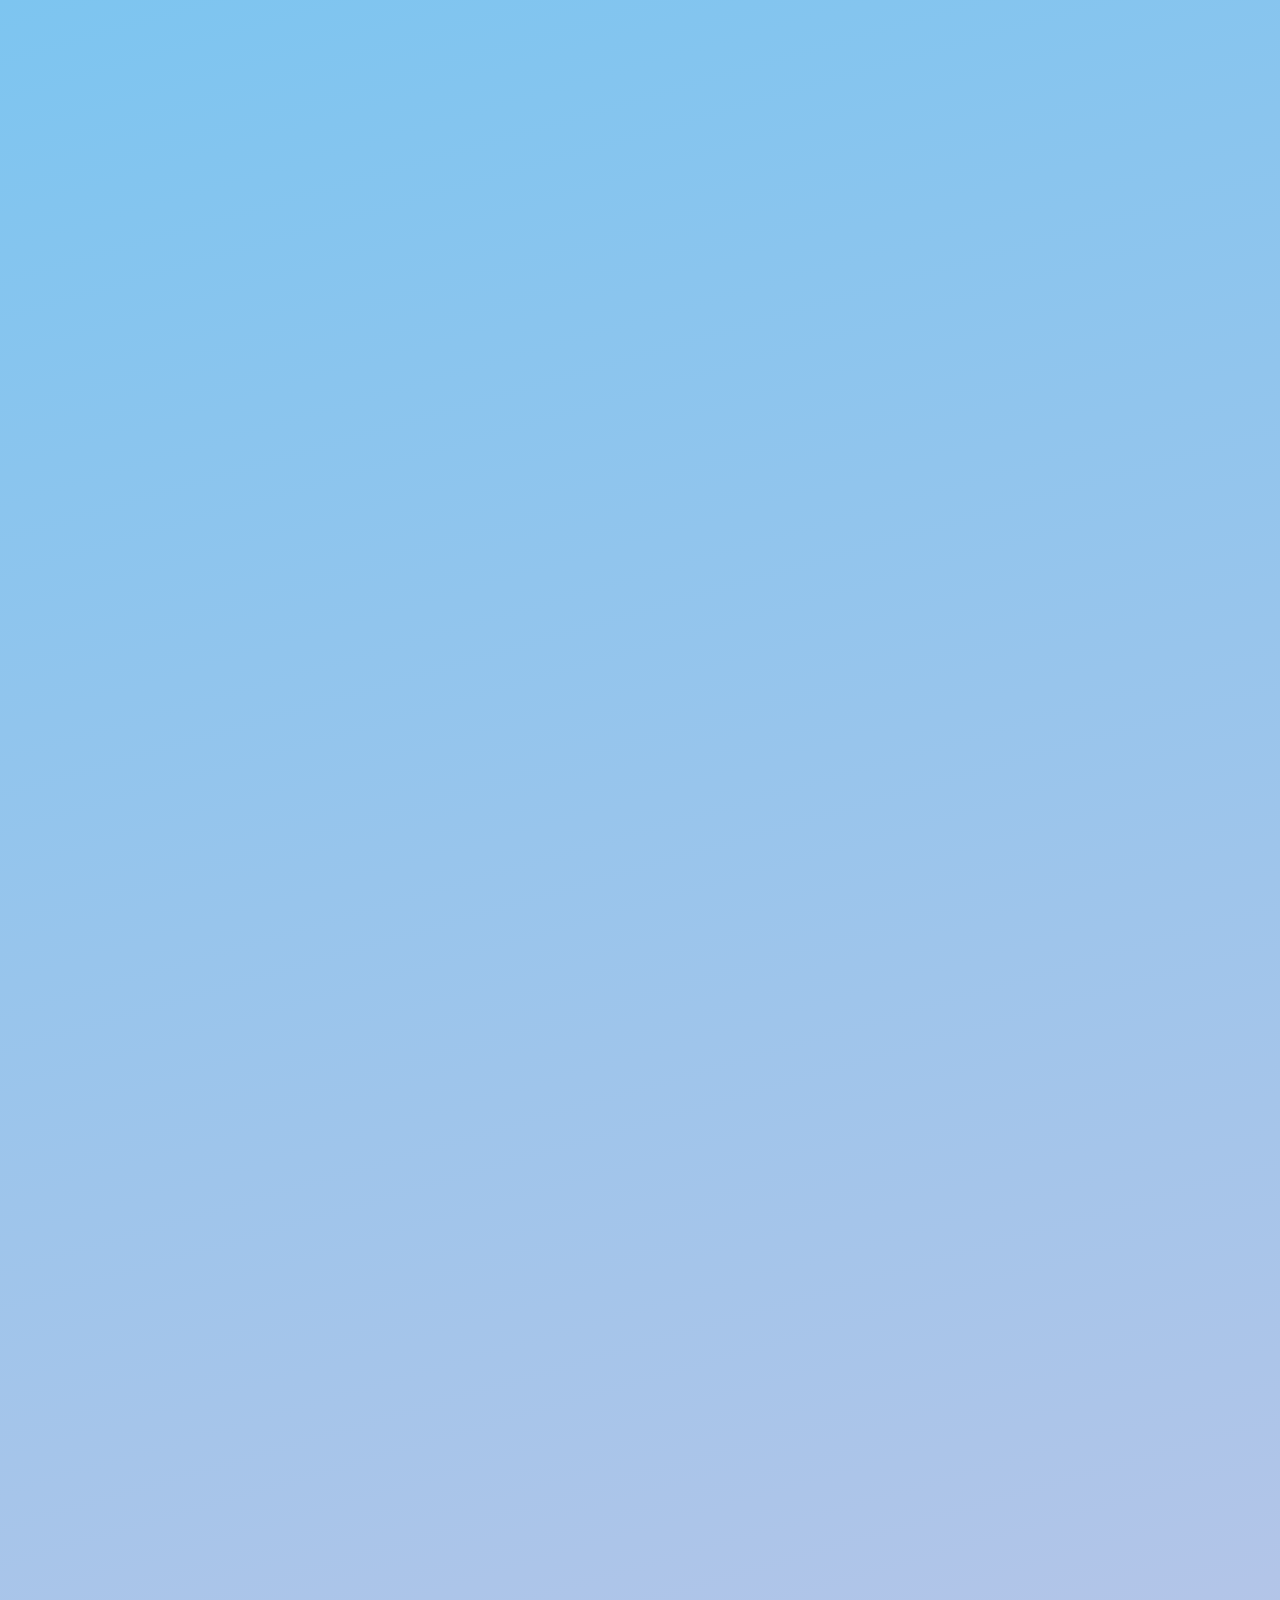
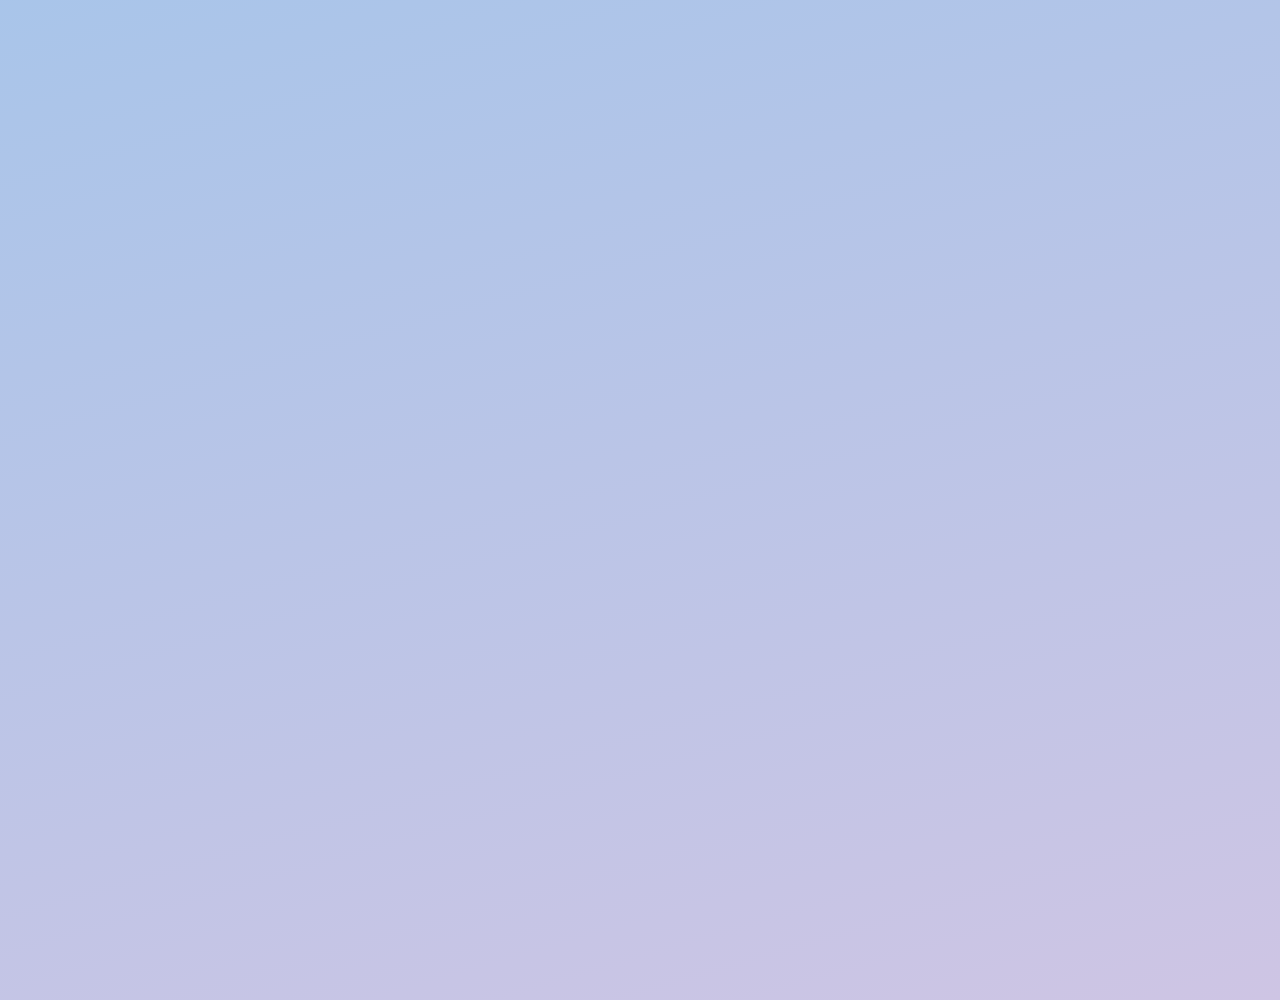
==== commit 4ae327c4: "2022 푸딩비 포폴 디자인 개선 ver" ====
--- a/푸딩비 포폴/index.html
+++ b/푸딩비 포폴/index.html
@@ -160,15 +160,17 @@
         </ul>
 
         <div class="project__contents-img--wrapper">
-        <img class="project1__category4--sentence" src="imgs/project__pudding--magnifier.png" />
+          <img class="project1__category4--sentence" src="imgs/project__pudding--magnifier.png" />
 
-        <a href="https://github.com/chamypuppy/kokoa-clone/commit/c2d6ccf4a2d815a65687043abf8a1ae66e43d216" target="_blank">
-          <img class="project1__category5--sentence" src="imgs/project__pudding--github.png" /></a>
+          <a href="https://github.com/chamypuppy/kokoa-clone/commit/c2d6ccf4a2d815a65687043abf8a1ae66e43d216"
+            target="_blank">
+            <img class="project1__category5--sentence" src="imgs/project__pudding--github.png" />
+          </a>
+        </div>
       </div>
-    </div>
 
       <!-- <div class="project1__gif--wrapper"> -->
-        <img class="project1__gif" src="imgs/project1__pudding_talk--gif.gif" />
+      <img class="project1__gif" src="imgs/project1__pudding_talk--gif.gif" />
       <!-- </div> -->
 
     </div>
@@ -177,6 +179,8 @@
 
 
 
+
+
   <script src="js/hamburger.js"></script>
 </body>
 
--- a/푸딩비 포폴/css/style.css
+++ b/푸딩비 포폴/css/style.css
@@ -2,4 +2,5 @@
 @import "nav.css";
 @import "main.css";
 @import "intro.css";
-@import "project1.css";+@import "project1.css";
+/* @import "project2.css"; */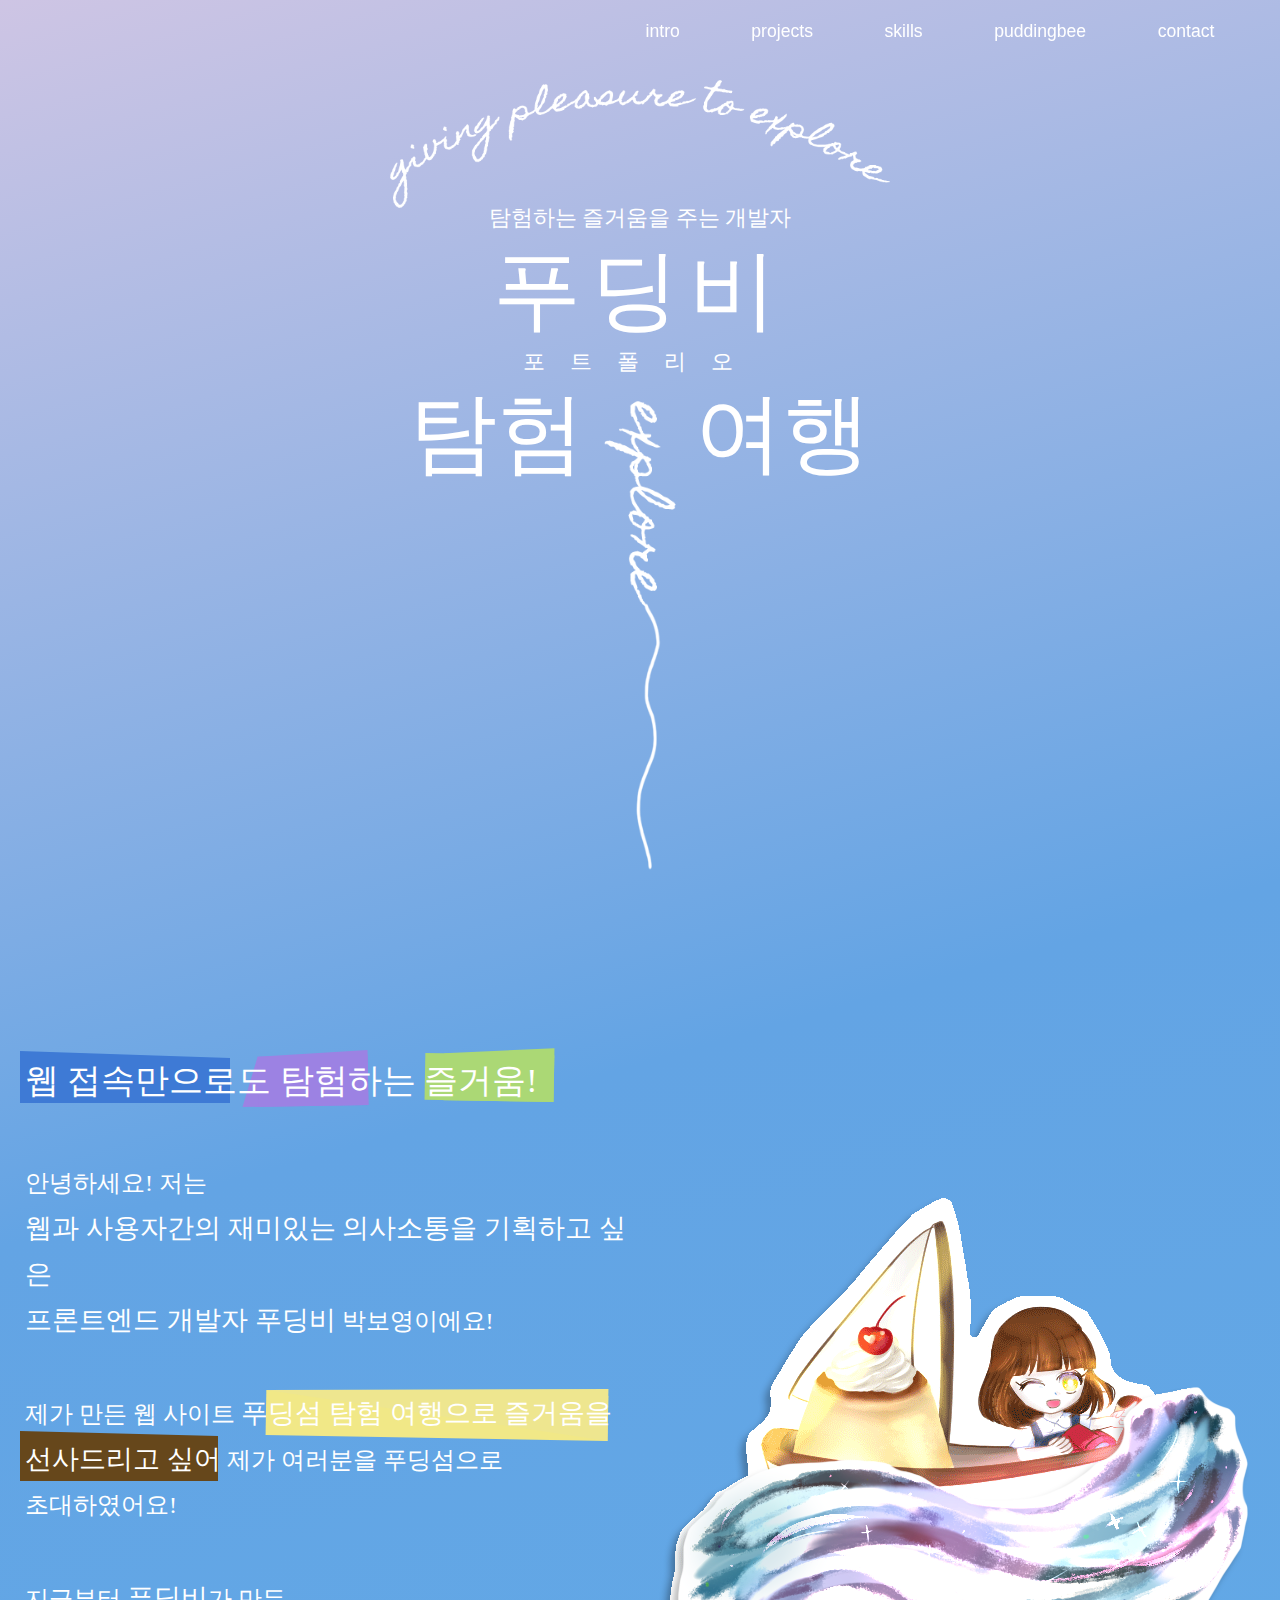
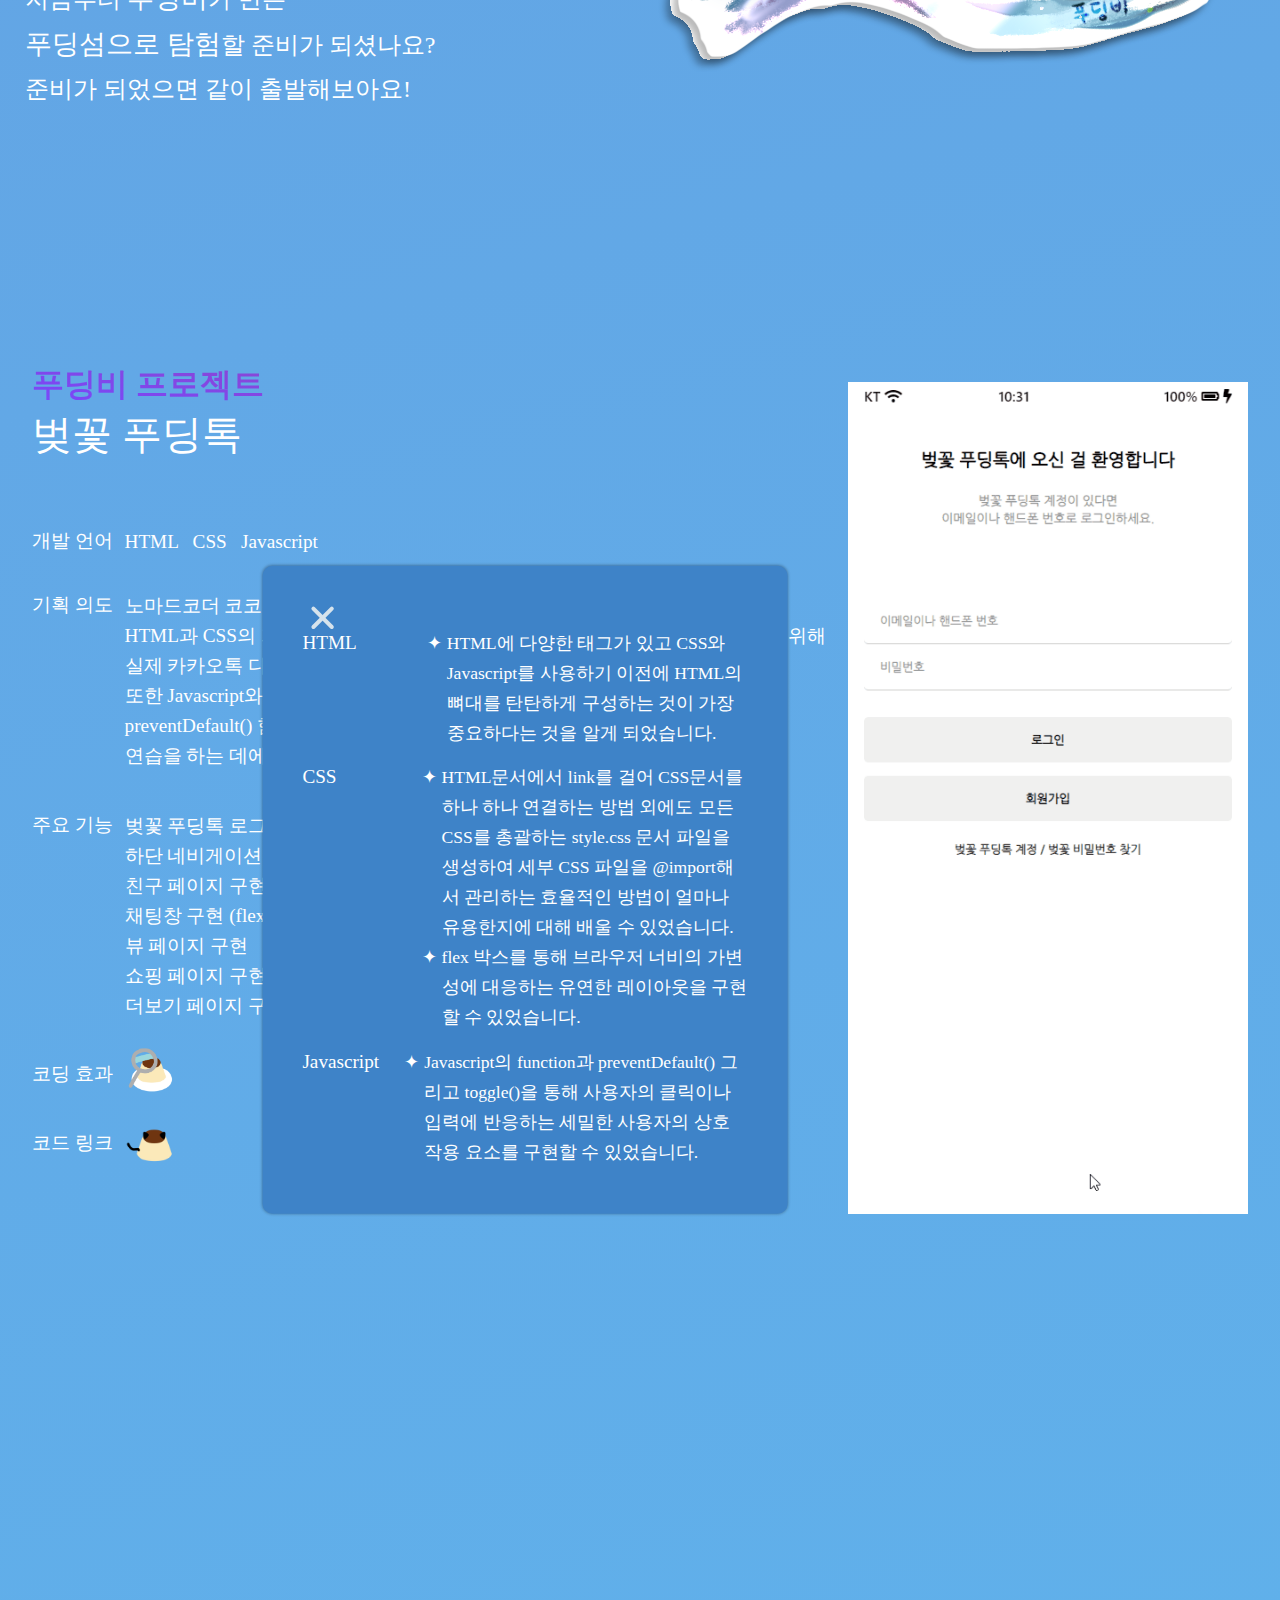
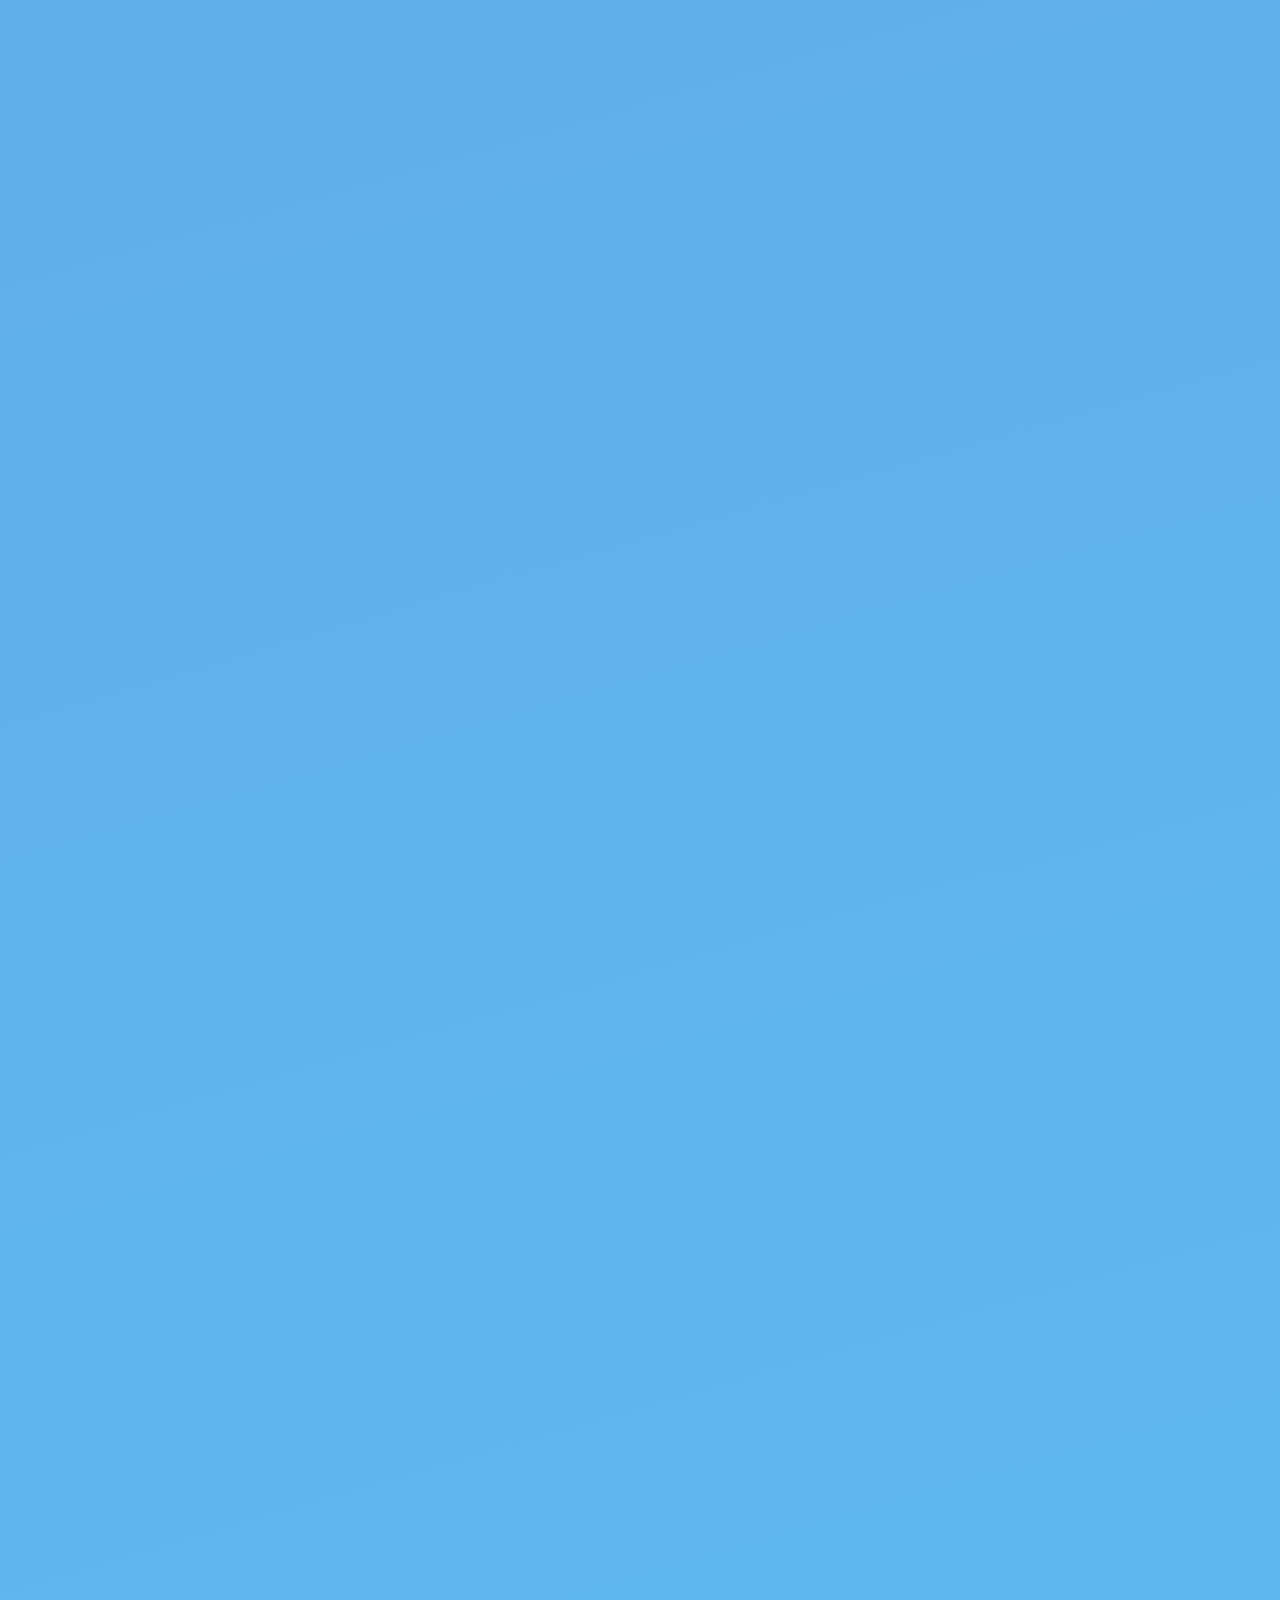
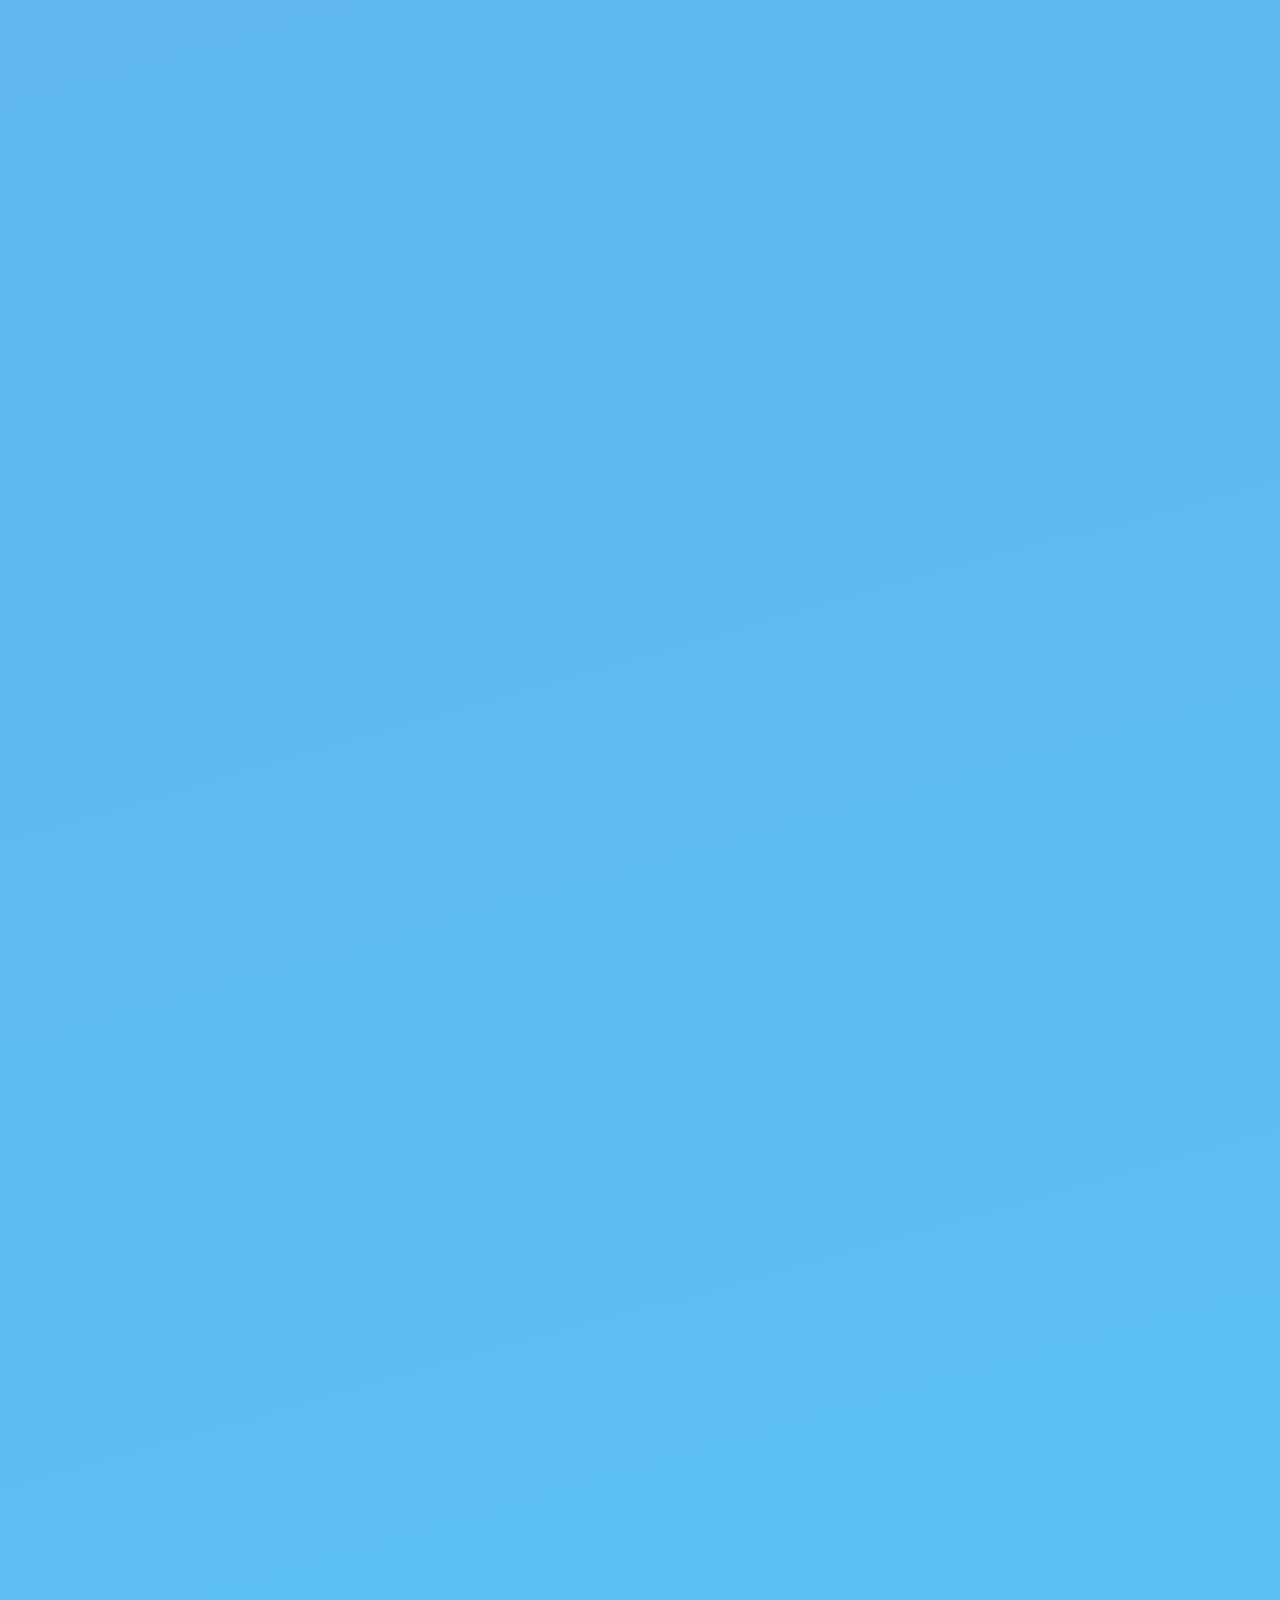
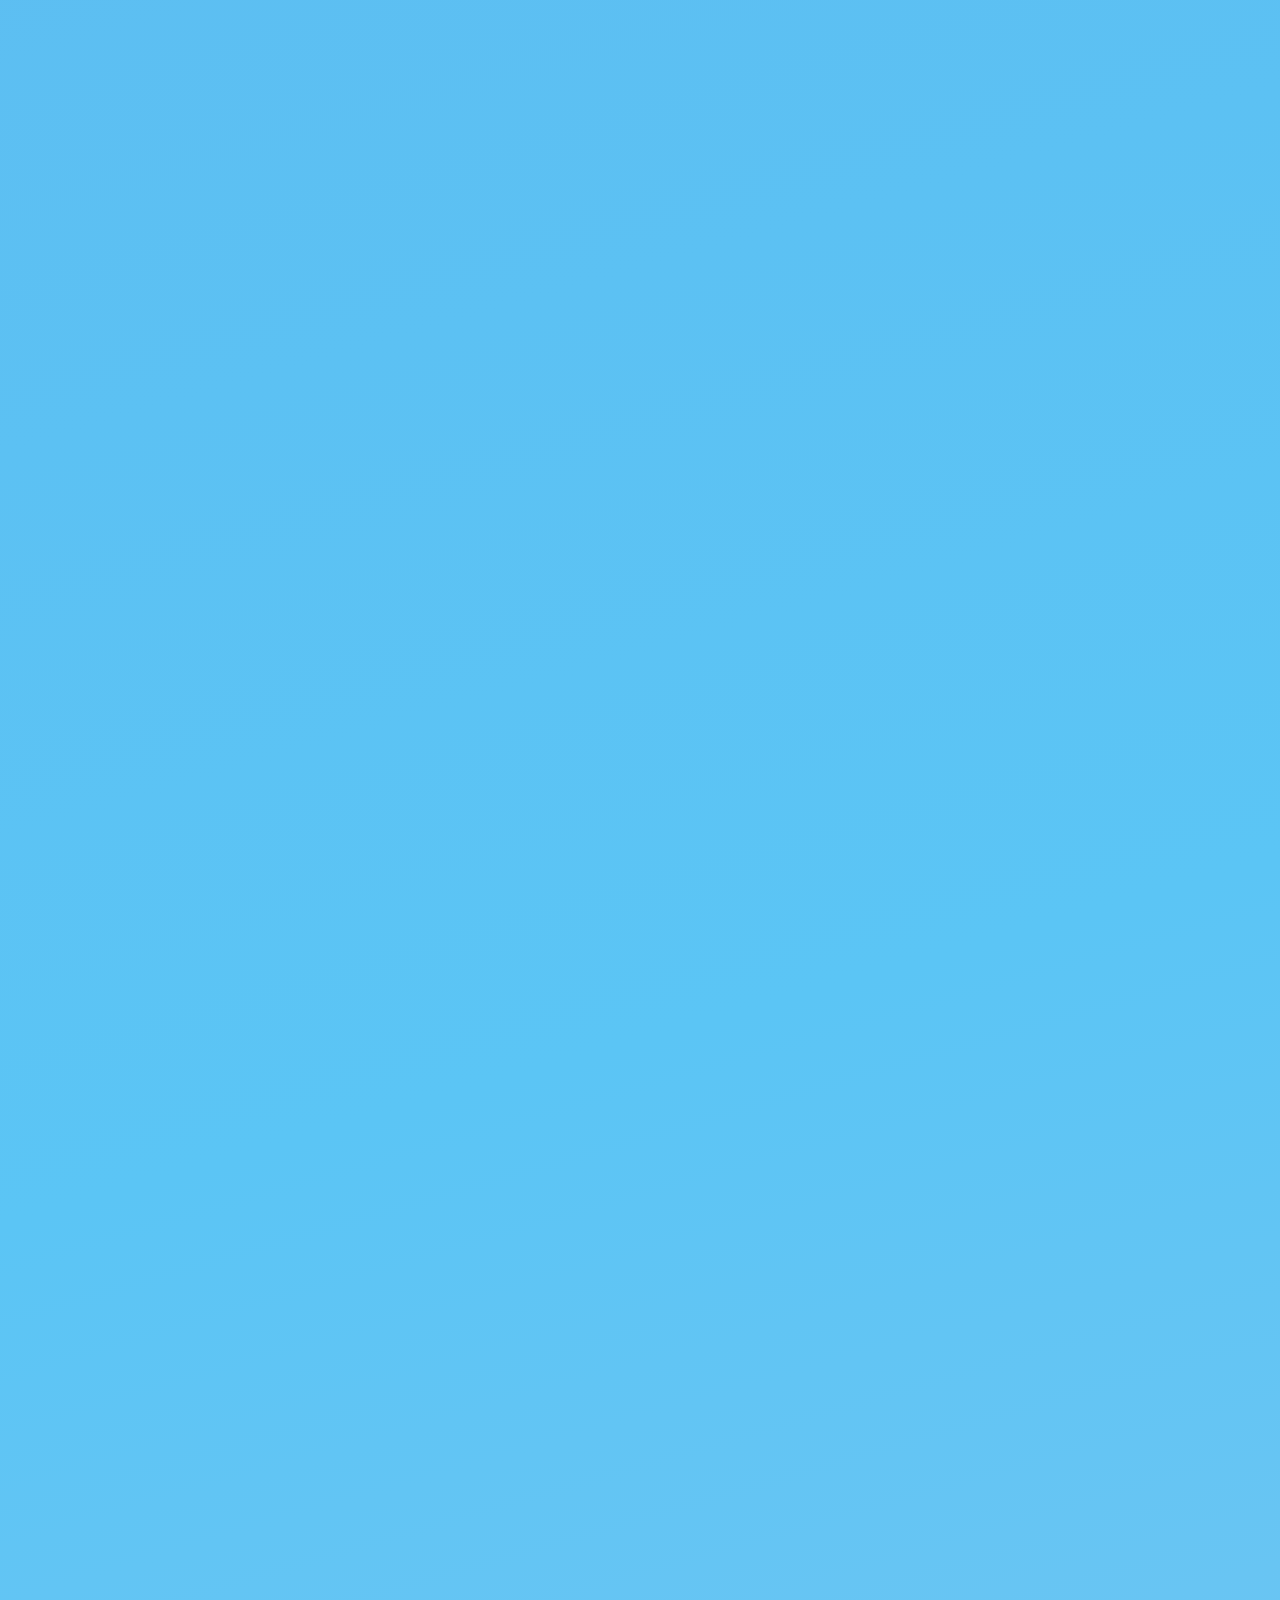
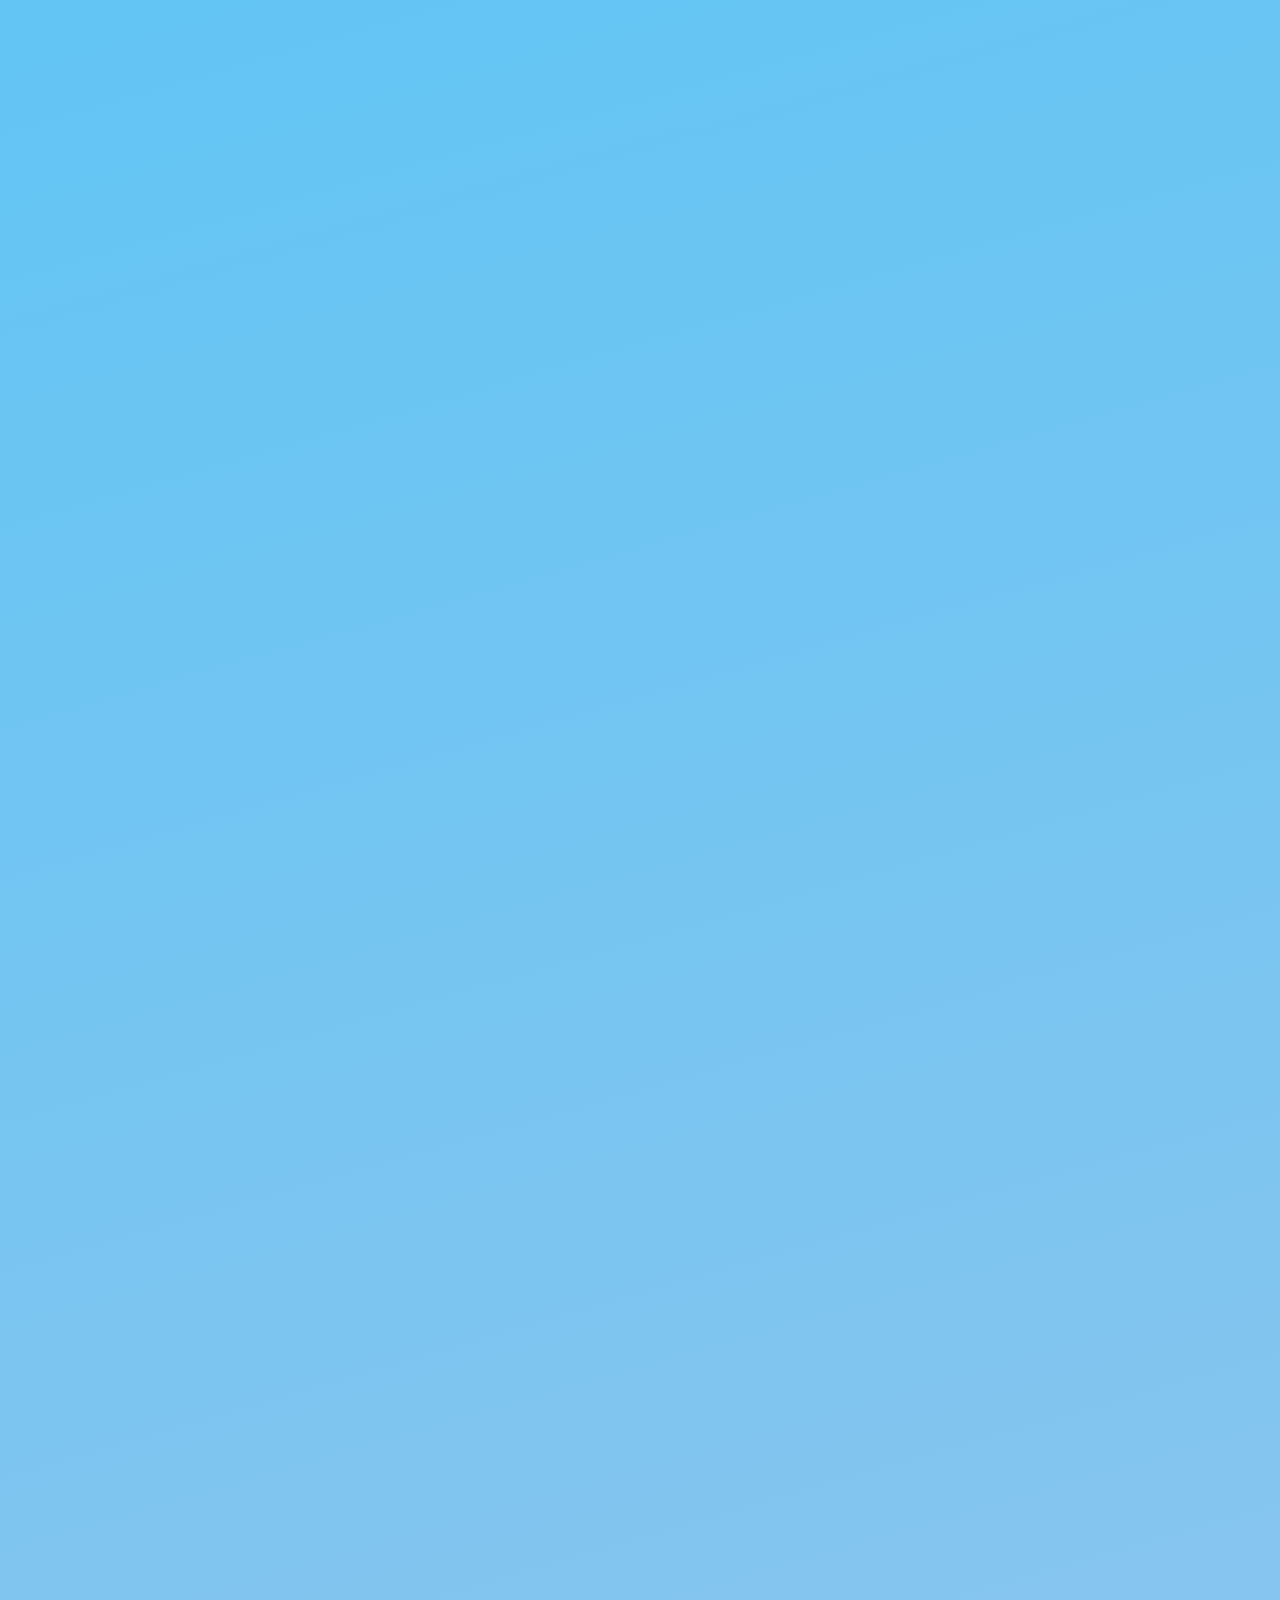
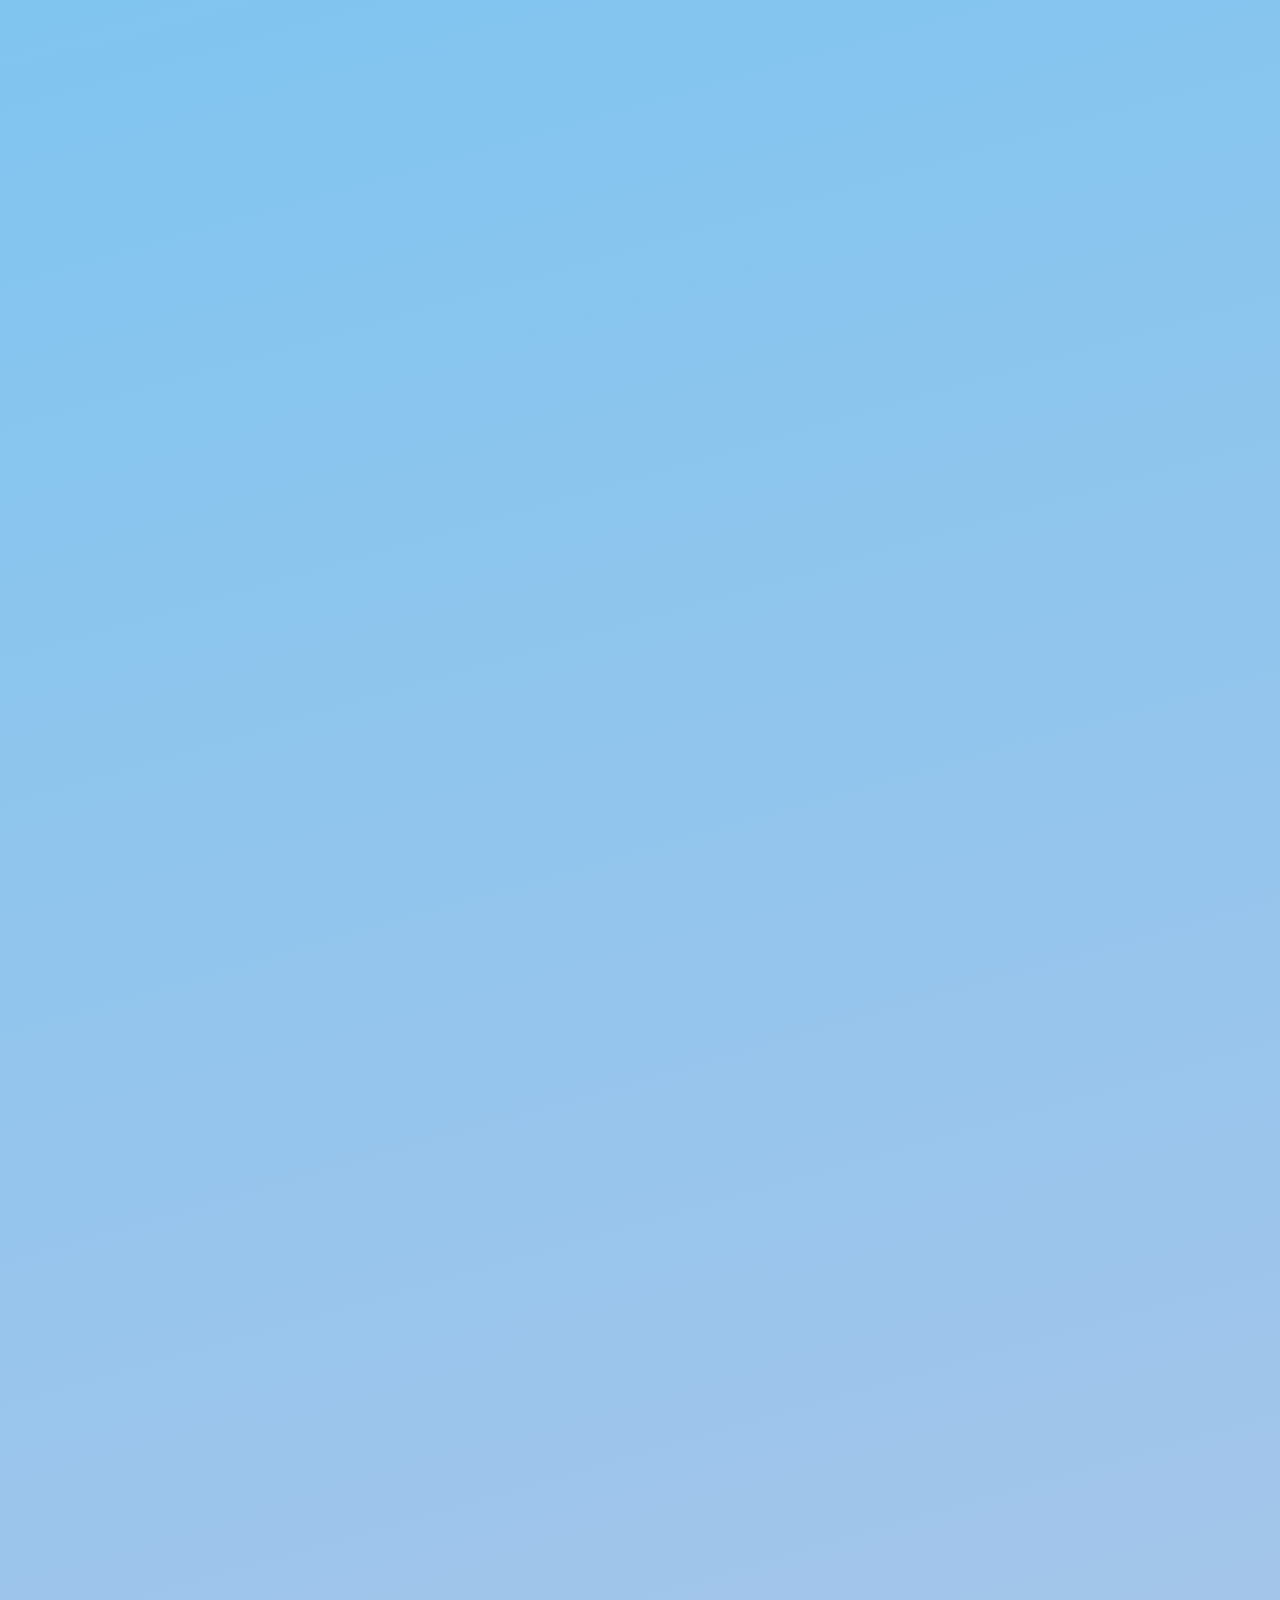
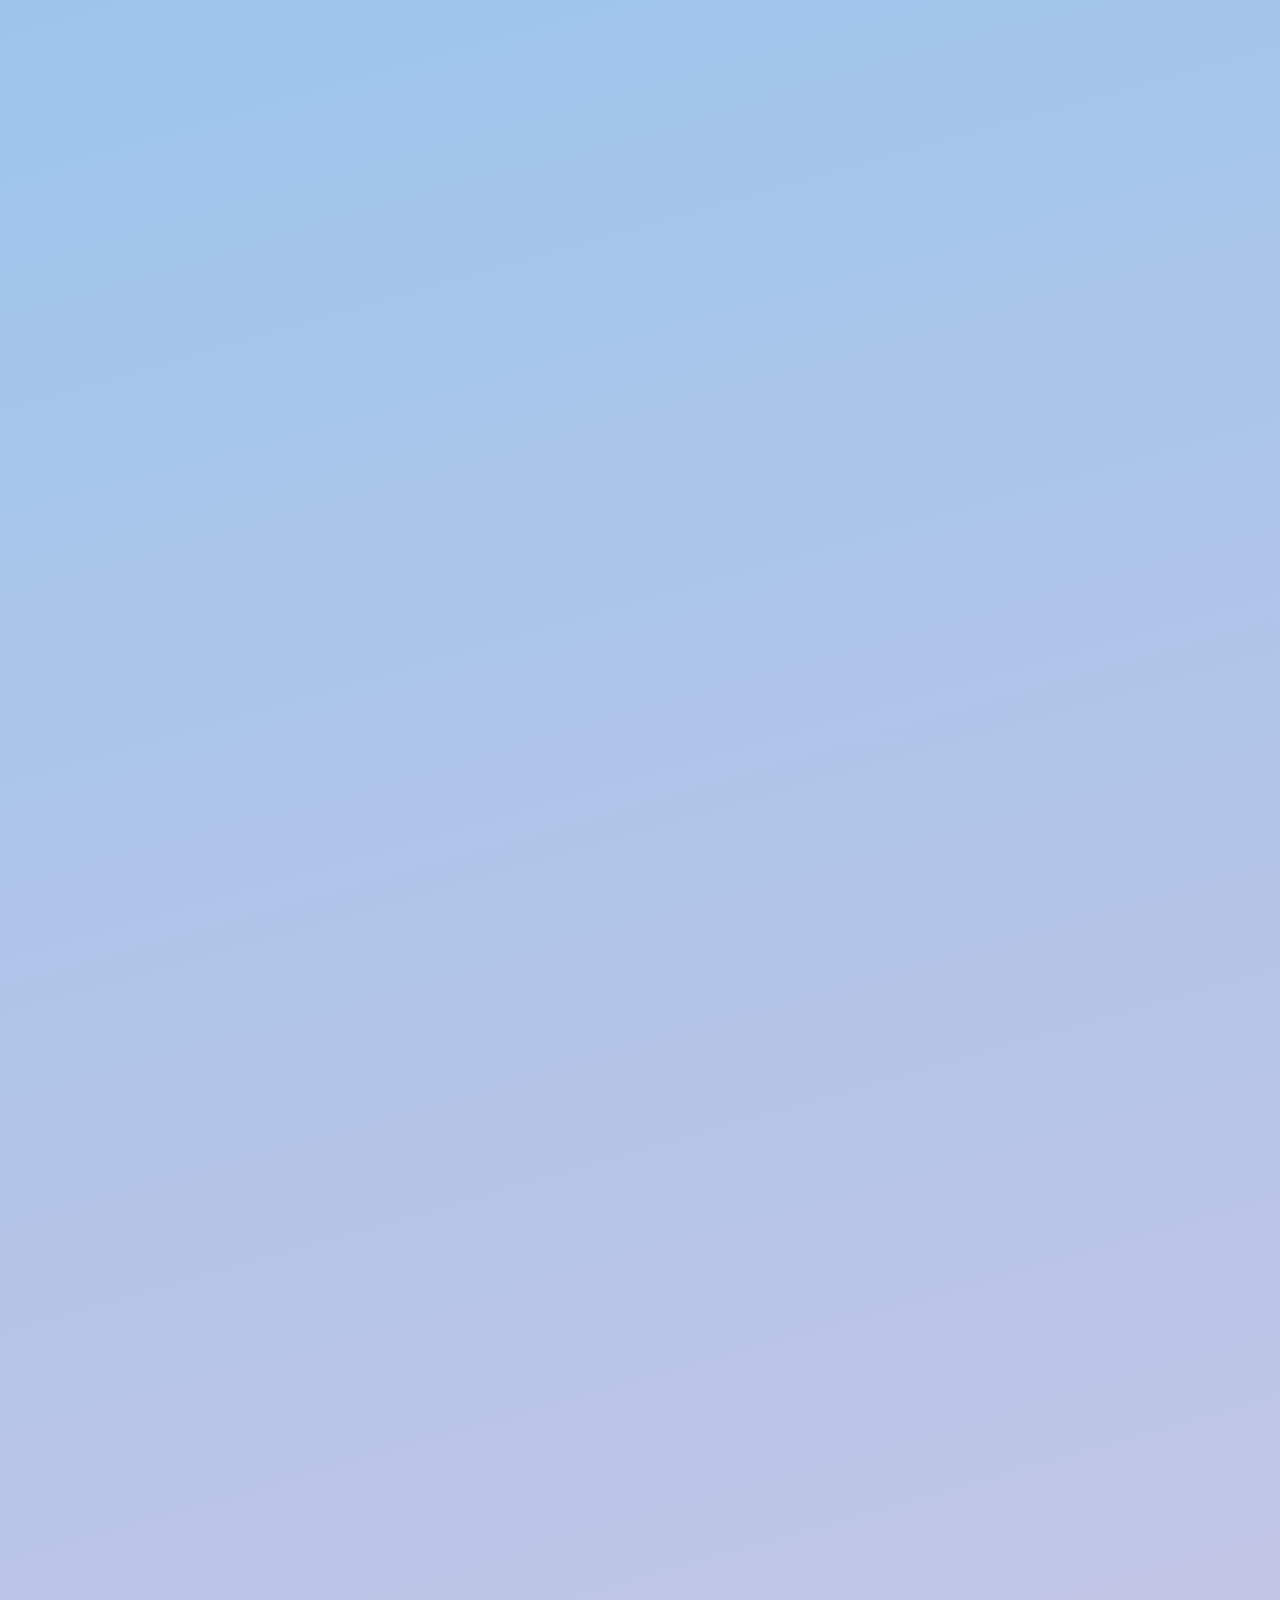
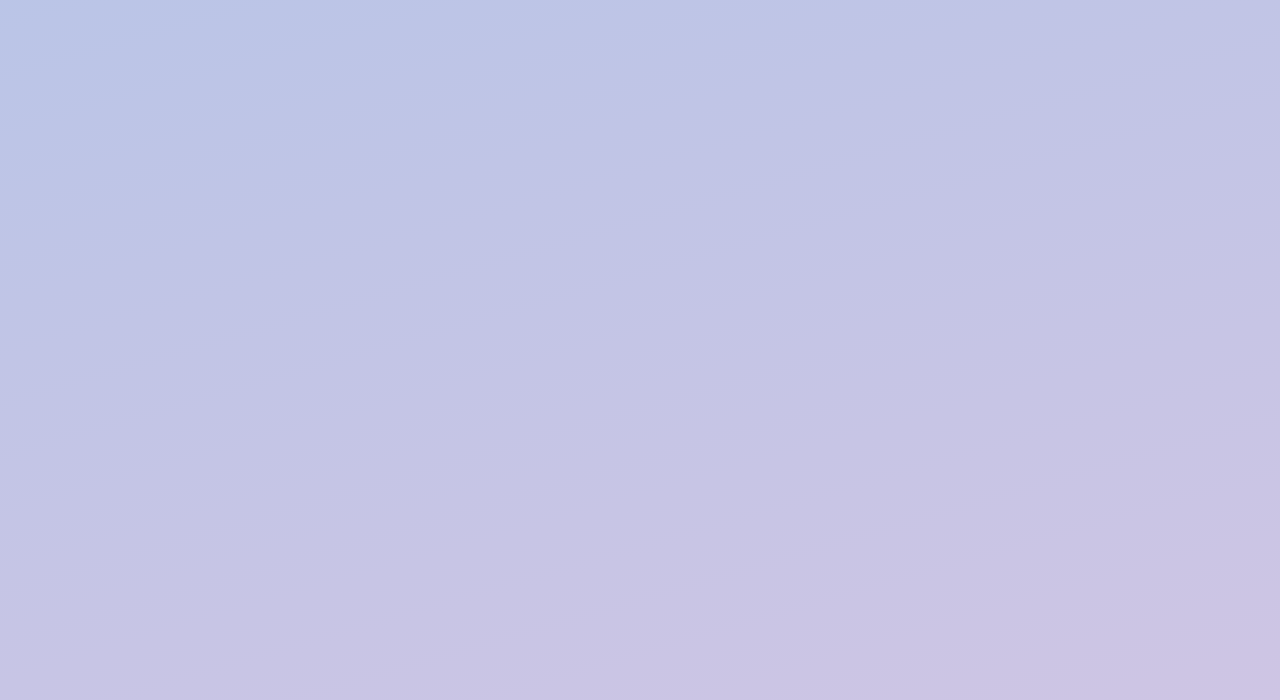
==== commit 51188cb5: "2022 푸딩비 포폴 디자인 개선 ver" ====
--- a/푸딩비 포폴/index.html
+++ b/푸딩비 포폴/index.html
@@ -159,7 +159,7 @@
           <li> <span class="project__sentence-bold">더보기 페이지</span> 구현(카테고리 flex 박스로 정렬)</li>
         </ul>
 
-        <div class="project__contents-img--wrapper">
+        <div class="project1__contents-img--wrapper">
           <img class="project1__category4--sentence" src="imgs/project__pudding--magnifier.png" />
 
           <a href="https://github.com/chamypuppy/kokoa-clone/commit/c2d6ccf4a2d815a65687043abf8a1ae66e43d216"
@@ -169,6 +169,9 @@
         </div>
       </div>
 
+
+
+
       <!-- <div class="project1__gif--wrapper"> -->
       <img class="project1__gif" src="imgs/project1__pudding_talk--gif.gif" />
       <!-- </div> -->
@@ -176,12 +179,61 @@
     </div>
   </div>
 
+  <div class="project1__popup" id="show">
+    <!-- window -->
+    <div class="project1__popup--wrapper">
+      <!-- popup -->
+
+      <div class="popup__close">
+        <div class="popup__close--wrapper">
+          <button class="close__btn">
+            <span></span>
+            <span></span>
+          </button>
+        </div>
+      </div>
+
+      <div class="project1__popup--text-wrapper">
+        <div class="project1__popup--title">
+          <h2>HTML</h2>
+        </div>
+        <ul class="project1__popup--text--wrapper1">
+          <li class="project1__popup--text1">HTML에 다양한 태그가 있고 CSS와 Javascript를 사용하기 이전에 HTML의 뼈대를 탄탄하게 구성하는 것이 가장
+            중요하다는 것을 알게 되었습니다.</li>
+        </ul>
+      </div>
+
+
+      <div class="project1__popup--text-wrapper">
+        <div class="project1__popup--title">
+          <h2>CSS</h2>
+        </div>
+        <ul class="project1__popup--text--wrapper2">
+          <li class="project1__popup--text2">HTML문서에서 link를 걸어 CSS문서를 하나 하나 연결하는 방법 외에도 모든 CSS를 총괄하는 style.css 문서 파일을
+            생성하여 세부 CSS 파일을 @import해서 관리하는 효율적인 방법이 얼마나 유용한지에 대해 배울 수 있었습니다.</li>
+          <li class="project1__popup--text2">flex 박스를 통해 브라우저 너비의 가변성에 대응하는 유연한 레이아웃을 구현할 수 있었습니다.</li>
+        </ul>
+      </div>
+
+      <div class="project1__popup--text-wrapper">
+        <div class="project1__popup--title">
+          <h2>Javascript</h2>
+        </div>
+        <ul class="project1__popup--text--wrapper3">
+          <li class="project1__popup--text3">Javascript의 function과 preventDefault() 그리고 toggle()을 통해 사용자의 클릭이나 입력에
+            반응하는 세밀한 사용자의 상호작용 요소를 구현할 수 있었습니다.</li>
+        </ul>
+      </div>
+
+    </div>
+  </div>
 
 
 
 
 
   <script src="js/hamburger.js"></script>
+  <script src="js/project1__popup.js"></script>
 </body>
 
 </html>--- a/푸딩비 포폴/css/style.css
+++ b/푸딩비 포폴/css/style.css
@@ -3,4 +3,5 @@
 @import "main.css";
 @import "intro.css";
 @import "project1.css";
+@import "project1__popup.css";
 /* @import "project2.css"; */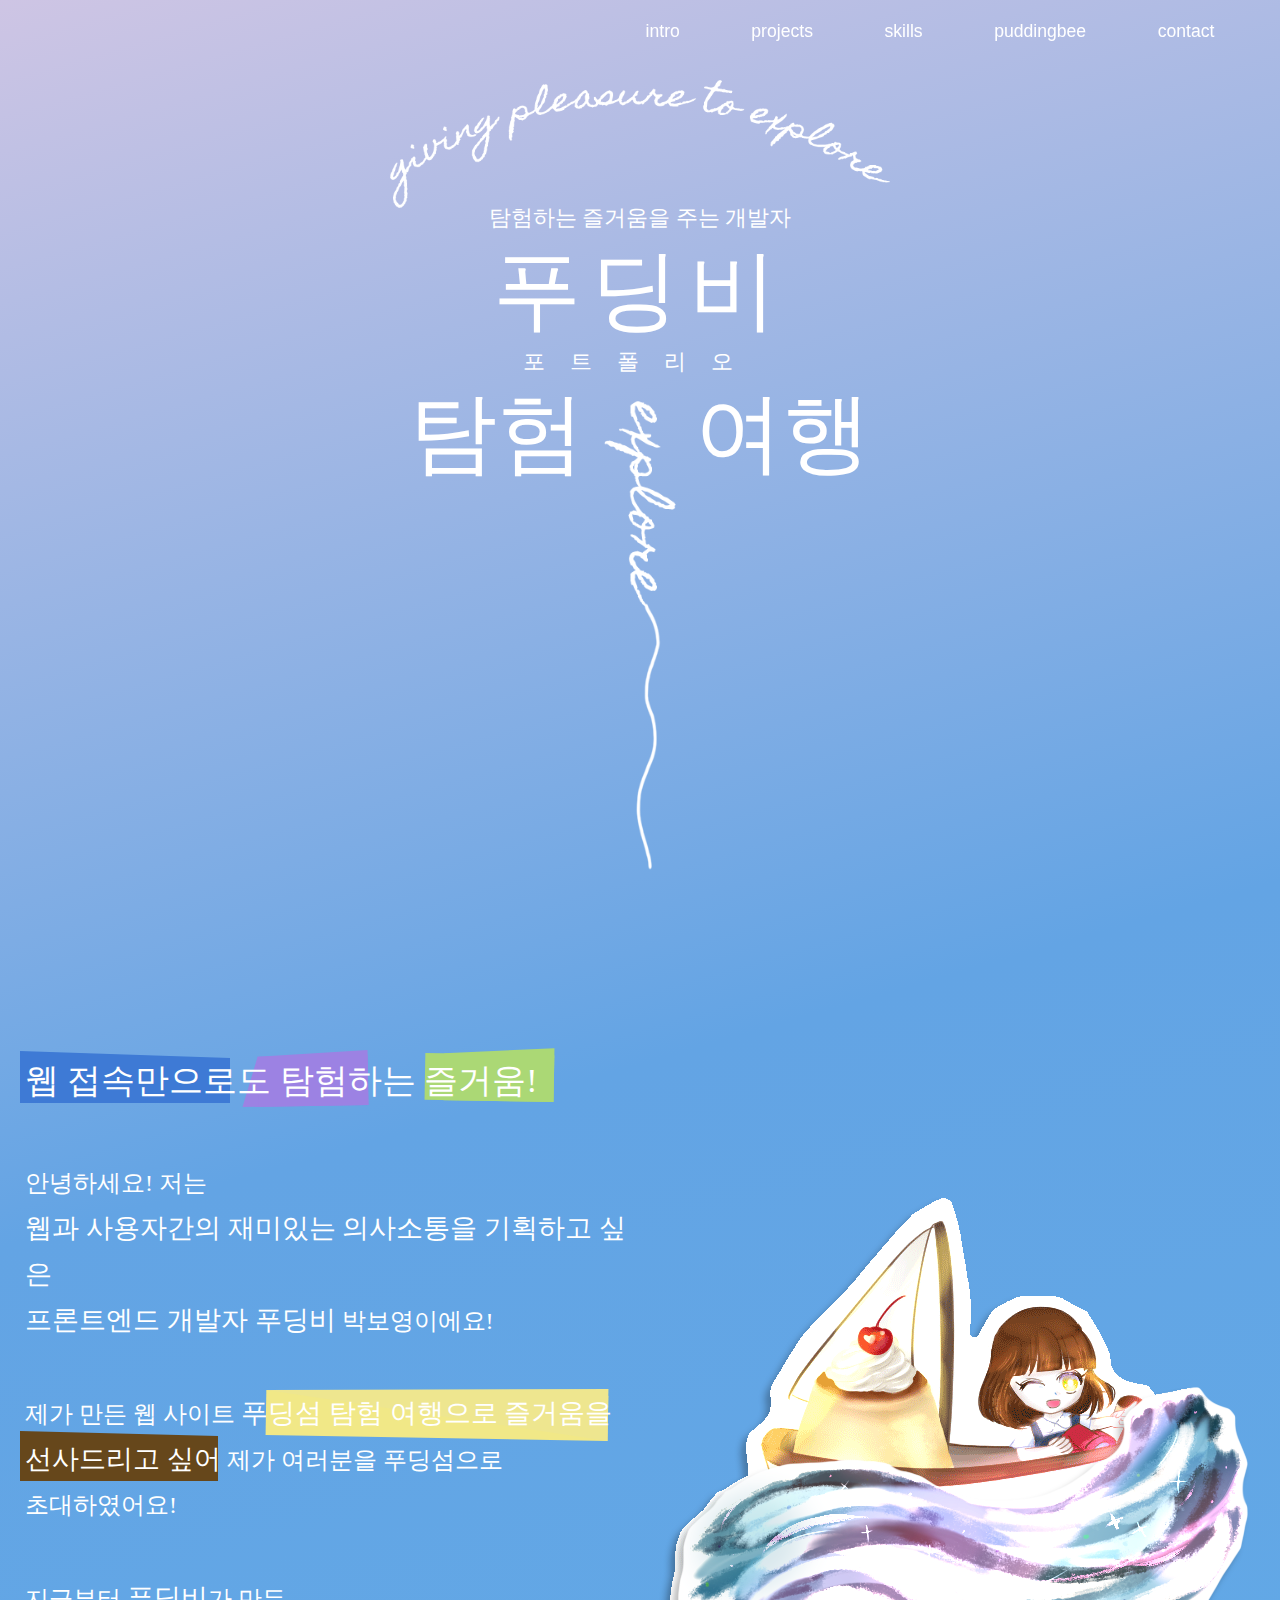
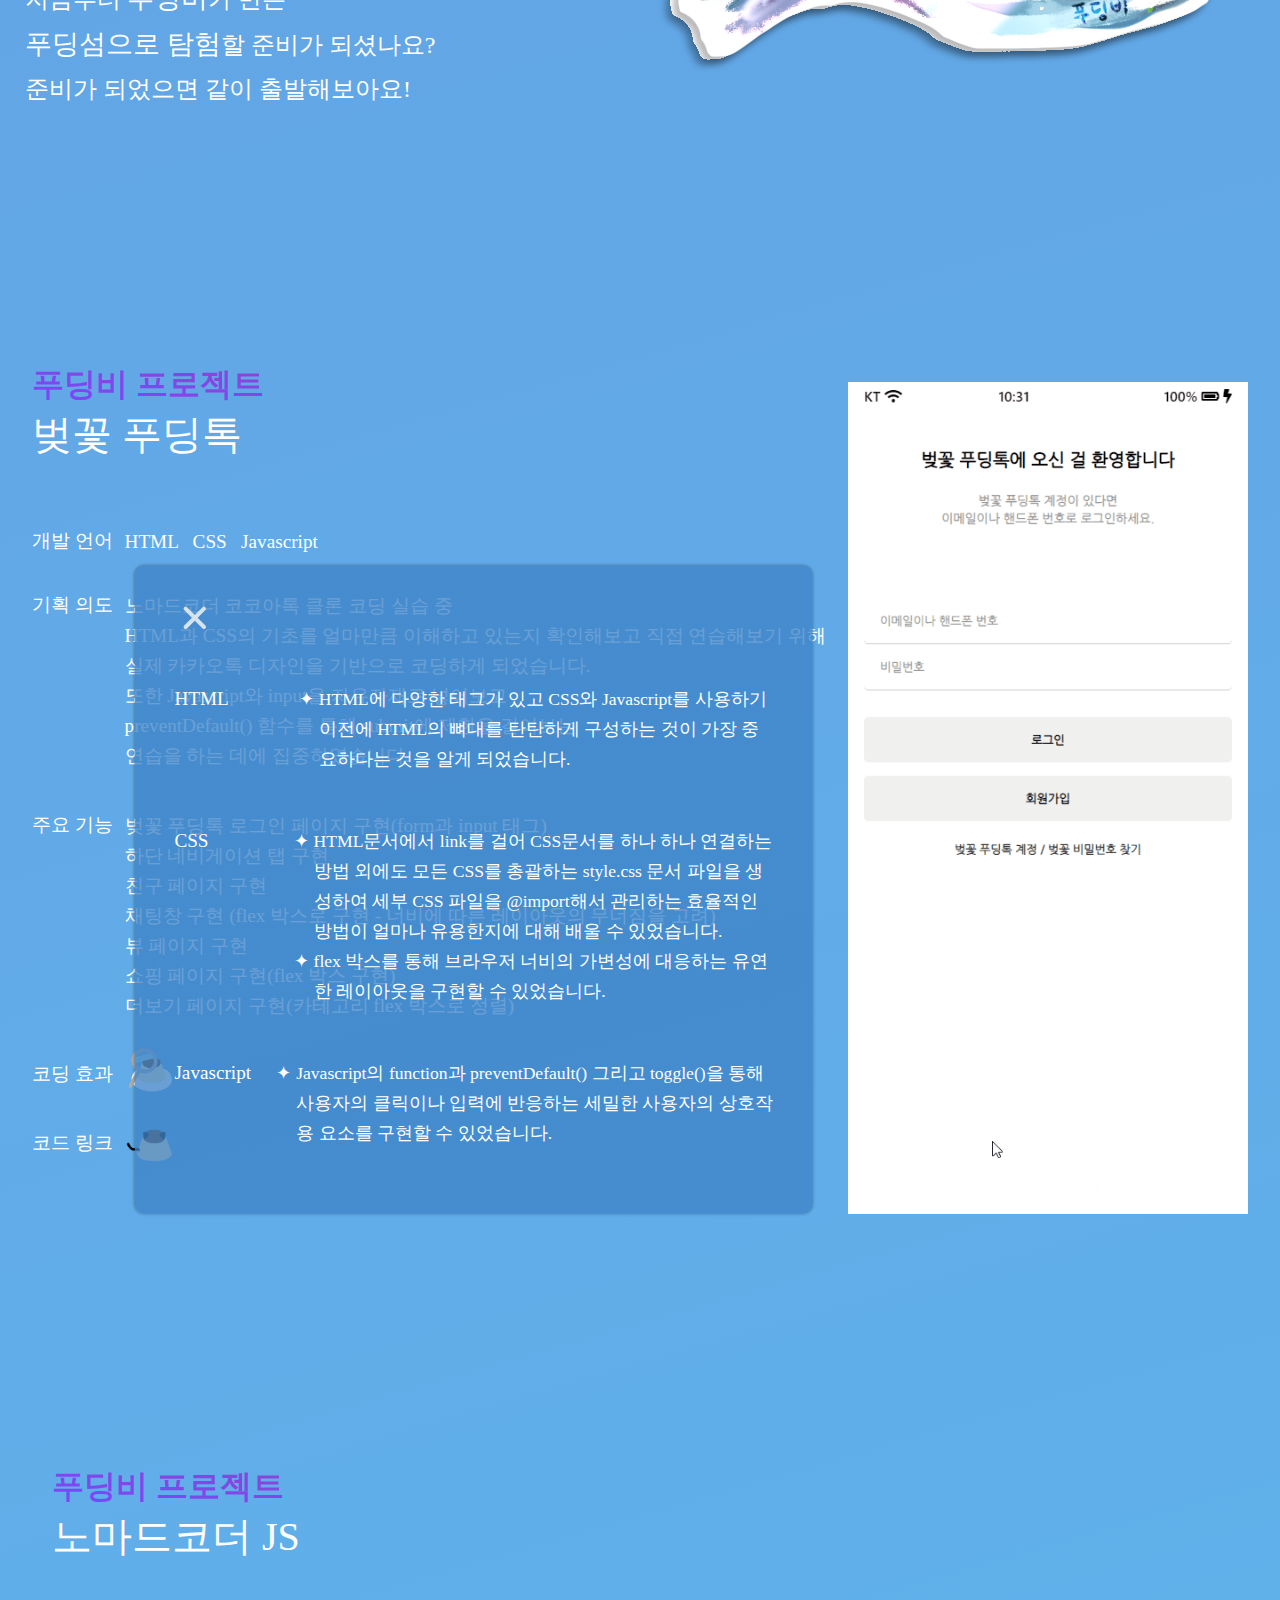
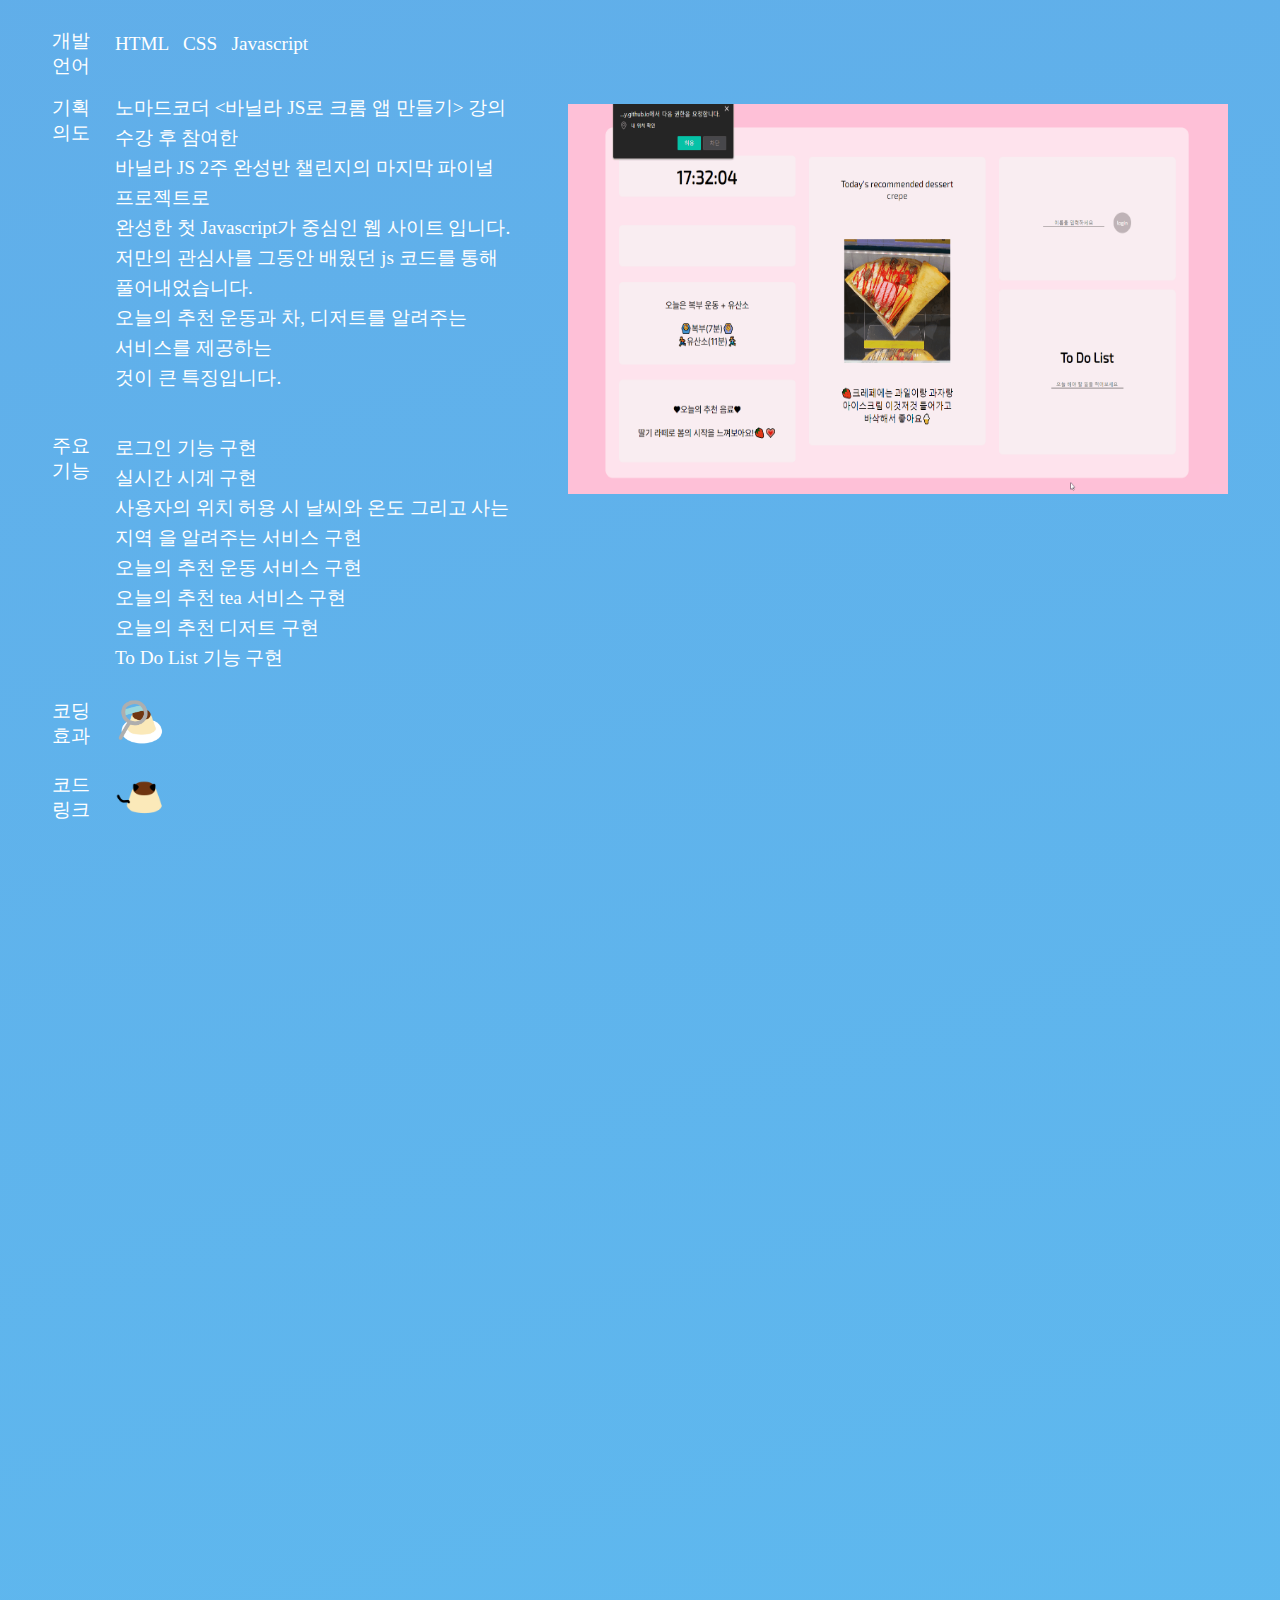
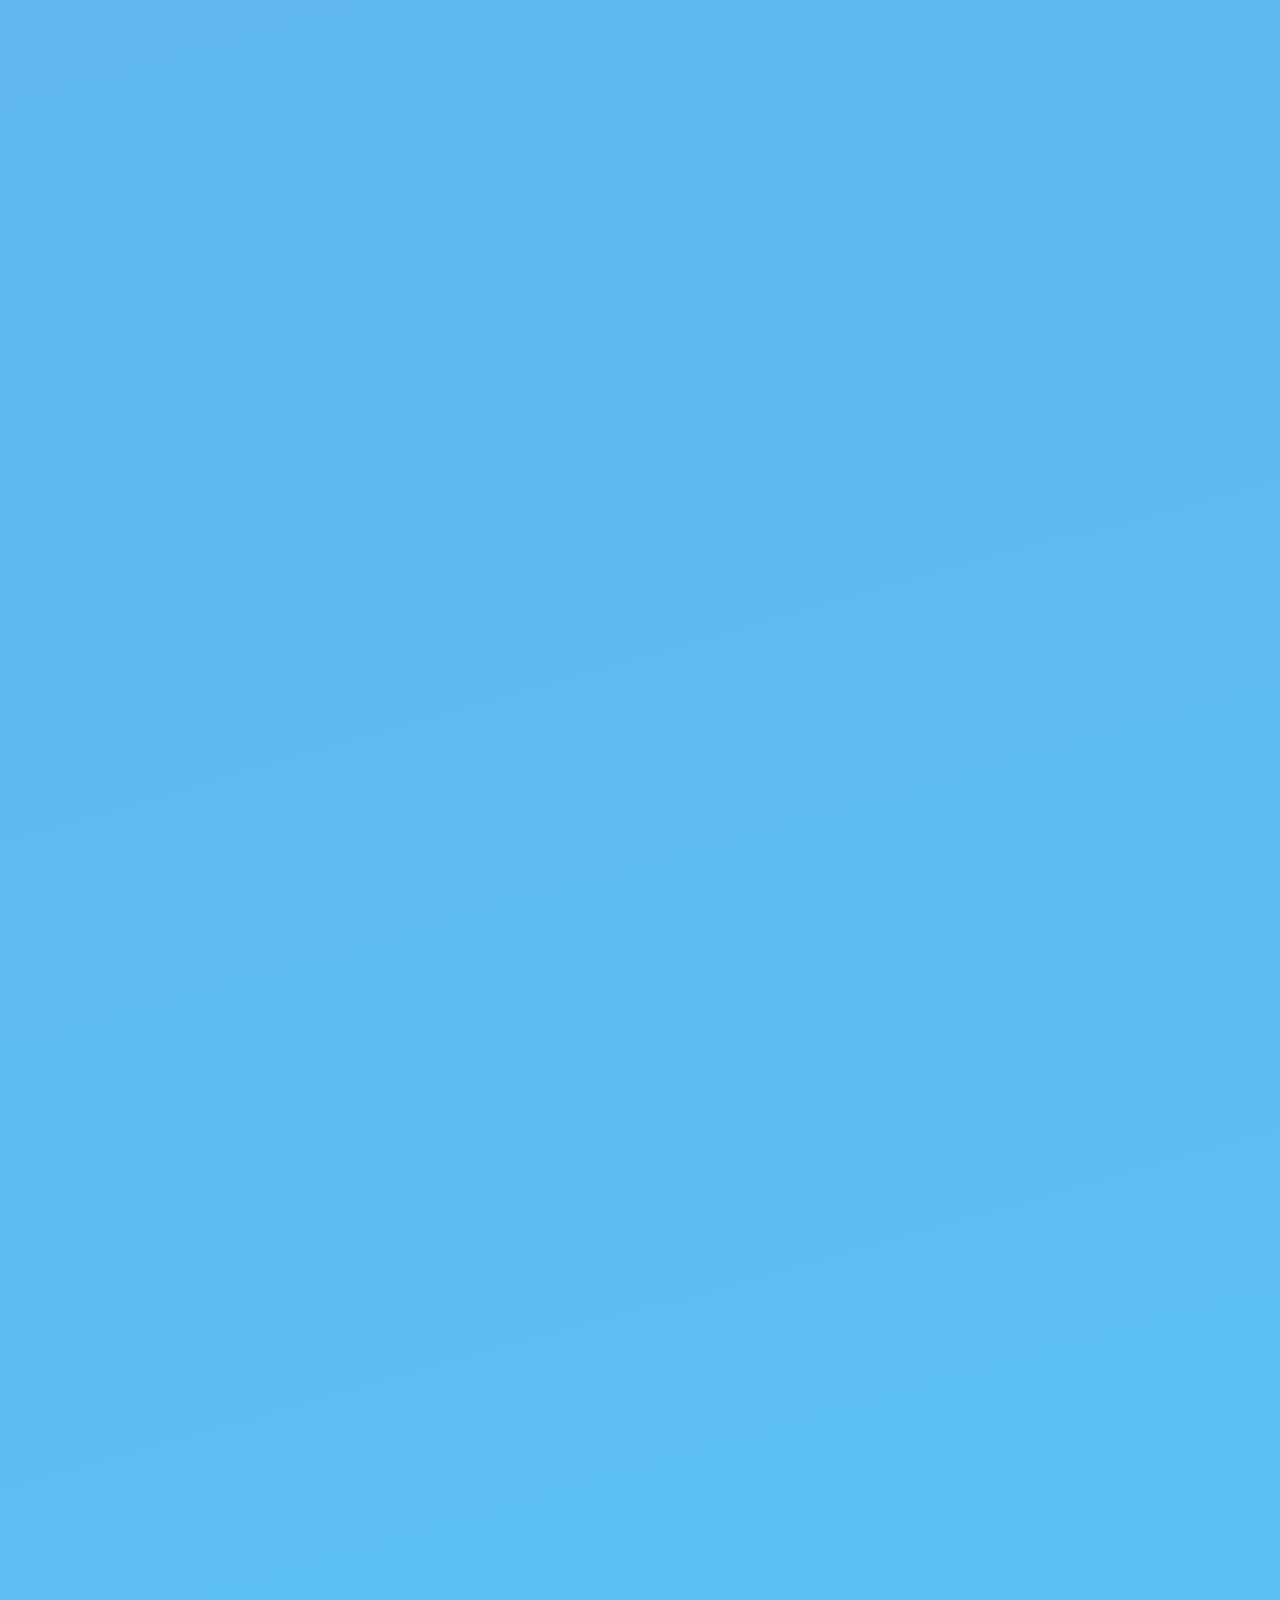
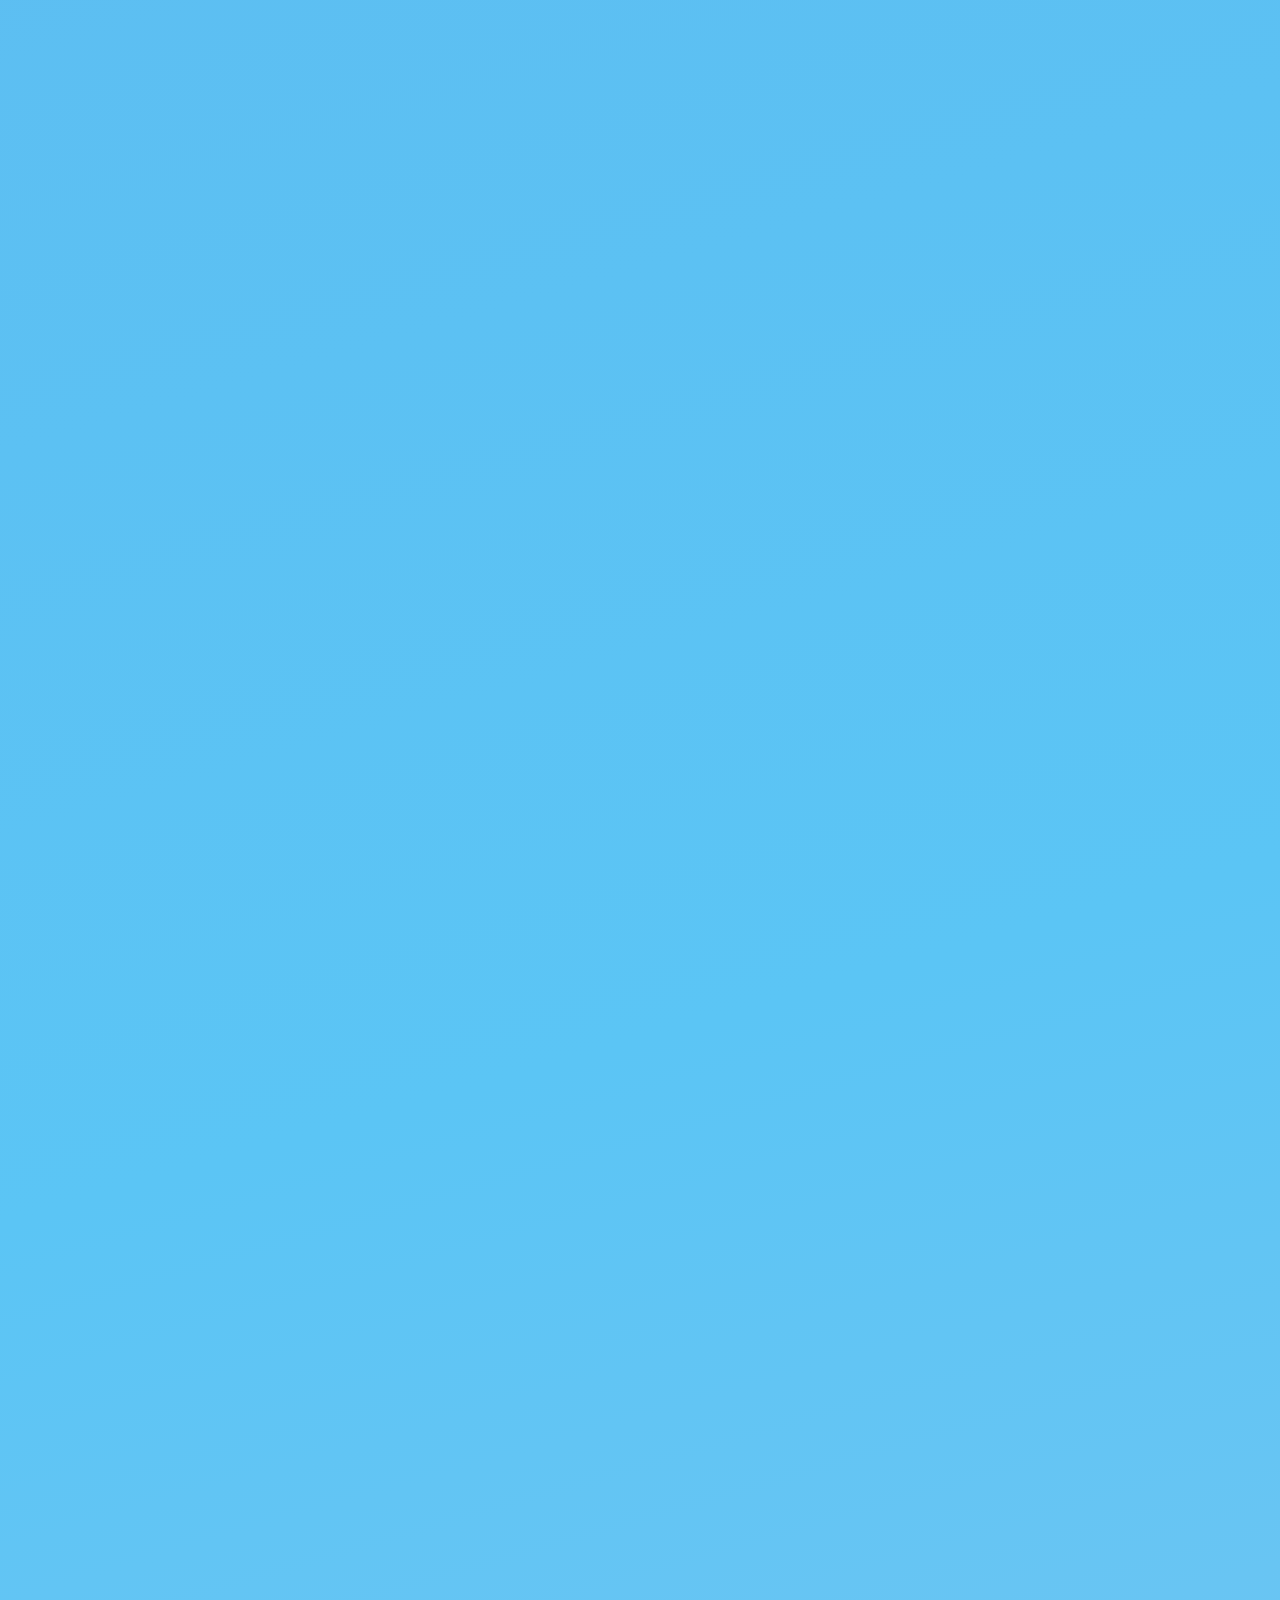
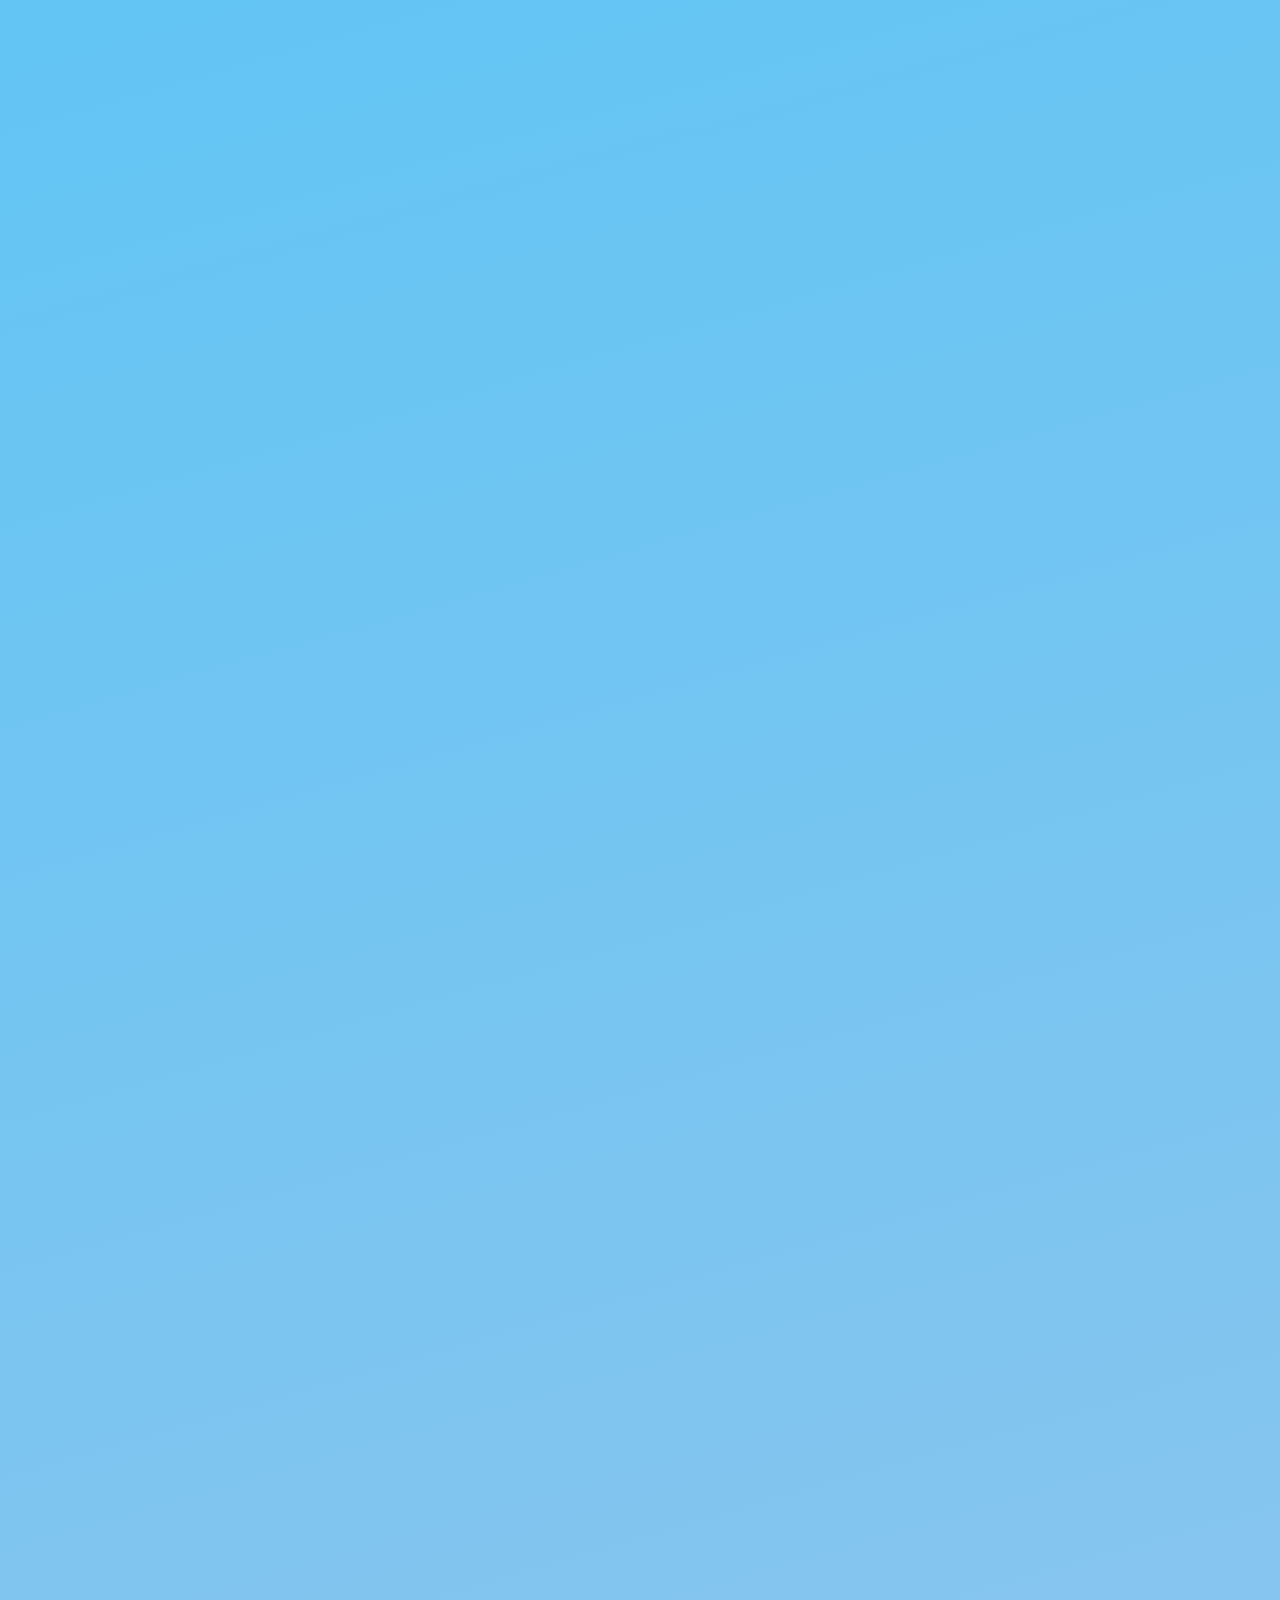
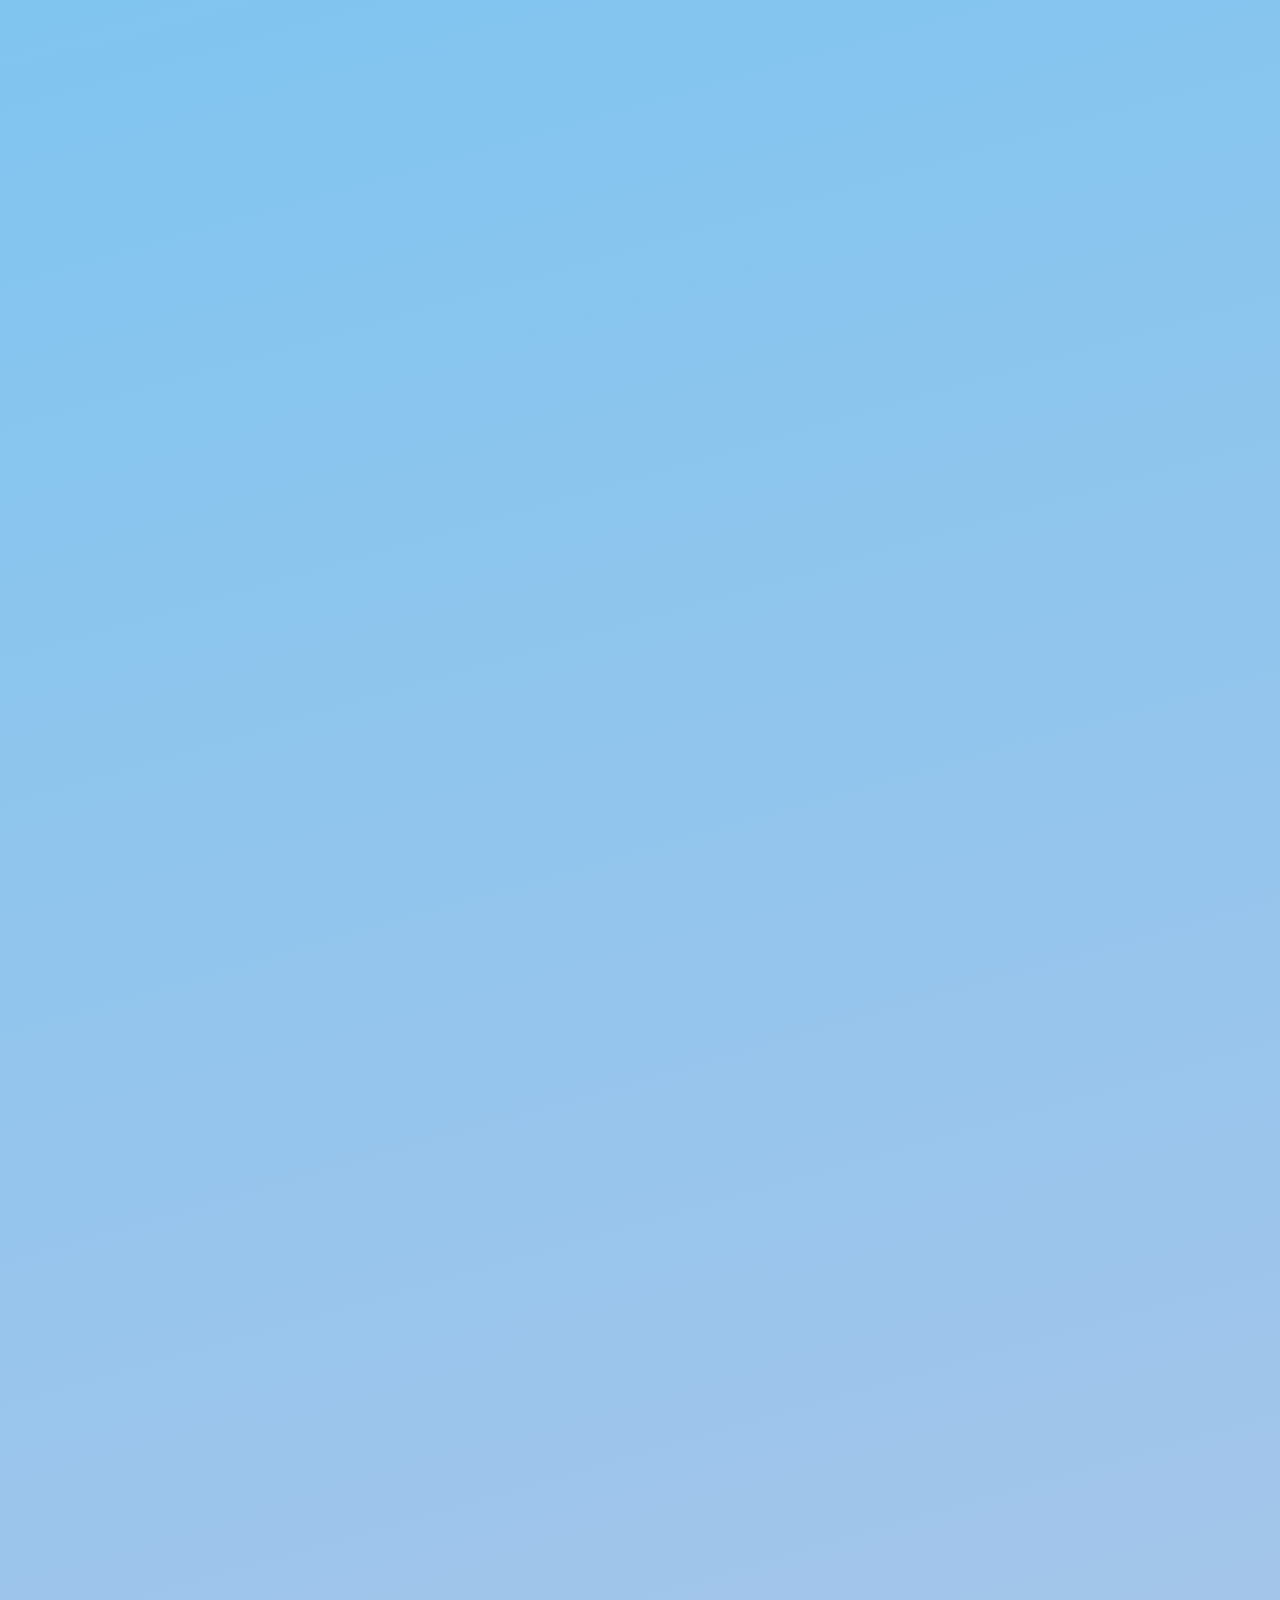
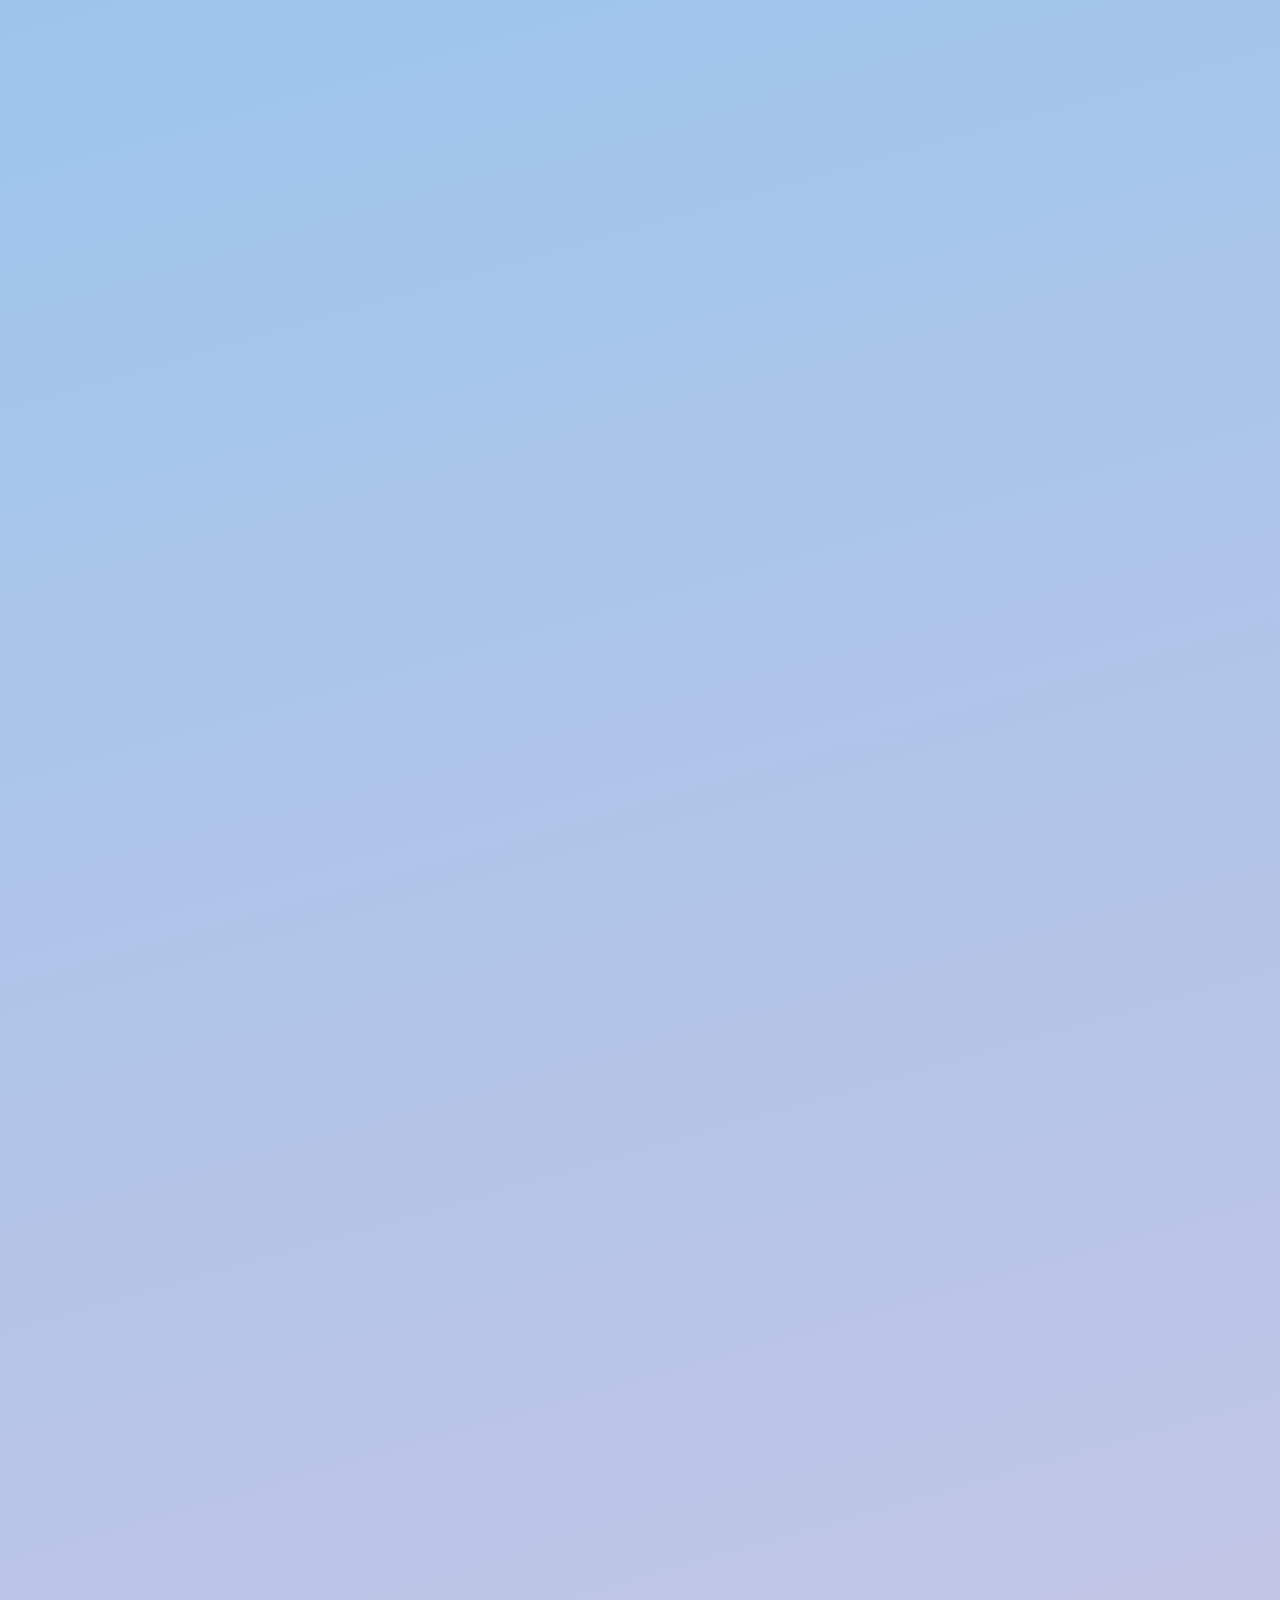
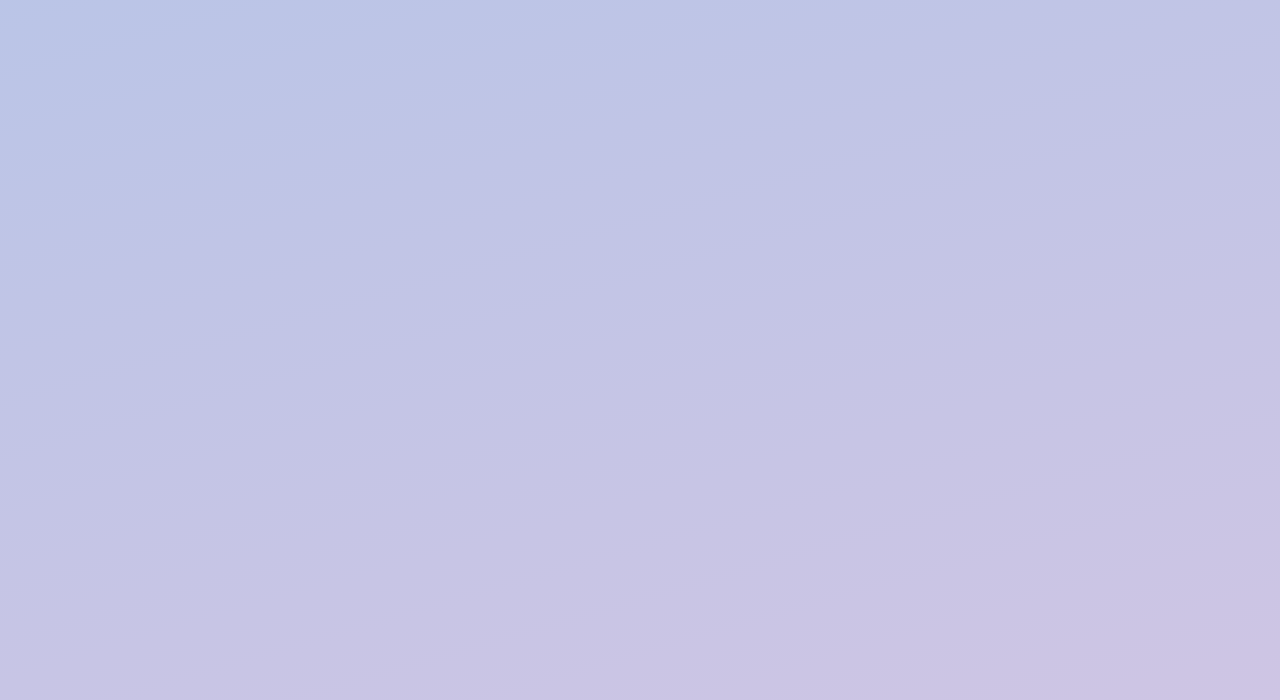
==== commit 90f65b48: "2022 푸딩비 포폴 디자인 개선 ver" ====
--- a/푸딩비 포폴/index.html
+++ b/푸딩비 포폴/index.html
@@ -231,6 +231,66 @@
 
 
 
+  
+  <div class="project2">
+    <div class="project2__wrapper project1__wrapper">
+
+
+      <div class="project1__title--all-wrapper">
+        <div class="project1__title--wrapper">
+          <h3 class="project2__text--subtitle project1__text--subtitle">푸딩비 프로젝트</h3>
+          <h2 class="project2__text--title
+          project1__text--title">노마드코더 JS</h2>
+        </div>
+
+        <div class="project2__category--wrapper project1__category--wrapper">
+          <span class="project2__category1 project1__category1">개발 언어</span>
+          <span class="project2__category2 project1__category2">기획 의도</span>
+          <span class="project2__category3 project1__category3">주요 기능</span>
+          <span class="project2__category4 project1__category4">코딩 효과</span>
+          <span class="project2__category5 project1__category5">코드 링크</span>
+        </div>
+      </div>
+
+
+      <div class="project2__sentence--wrapper project1__sentence--wrapper">
+        <div class="project1__category1--sentence">
+          HTML &nbsp; CSS &nbsp; Javascript</div>
+
+        <p class="project2__category2--sentence project1__category2--sentence">
+          노마드코더 &lt;바닐라 JS로 크롬 앱 만들기&gt; 강의 수강 후 참여한<br />
+          바닐라 JS 2주 완성반 챌린지의 마지막 파이널 프로젝트로<br />
+          완성한 첫 Javascript가 중심인 웹 사이트 입니다.<br />
+          저만의 관심사를 그동안 배웠던 js 코드를 통해 풀어내었습니다.<br />
+          오늘의 추천 운동과 차, 디저트를 알려주는 서비스를 제공하는<br />
+          것이 큰 특징입니다.
+        </p>
+
+        <ul class="project1__category3--sentence">
+          <li> <span class="project__sentence-bold">로그인 기능</span> 구현</li>
+          <li> <span class="project__sentence-bold">실시간 시계</span> 구현</li>
+          <li> <span class="project__sentence-bold">사용자의 위치 허용 시 날씨와 온도 그리고 사는 지역</span> 을 알려주는 <span class="project__sentence-bold">서비스</span> 구현</li>
+          <li> <span class="project__sentence-bold">오늘의 추천 운동 서비스</span> 구현</li>
+          <li> <span class="project__sentence-bold">오늘의 추천 tea 서비스</span> 구현</li>
+          <li> <span class="project__sentence-bold">오늘의 추천 디저트</span> 구현</li>
+          <li> <span class="project__sentence-bold">To Do List 기능</span> 구현</li>
+        </ul>
+
+        <div class="project2__contents-img--wrapper">
+          <img class="project1__category4--sentence" src="imgs/project__pudding--magnifier.png" />
+
+          <a href="https://github.com/chamypuppy/JS-chellenge/commit/14e79c9016c938d3d7da6fb6946893543bcc3210#diff-d899cb1075374b175b1957b11ab568e913d79e3458889526281c7b8fb70d54a4"
+            target="_blank">
+            <img class="project2__category5--sentence project1__category5--sentence" src="imgs/project__pudding--github.png" /></a>
+        </div>
+      </div>
+
+      <img class="project2__gif" src="imgs/project2__js--challenge--gif.gif" />
+
+    </div>
+  </div>
+
+
 
   <script src="js/hamburger.js"></script>
   <script src="js/project1__popup.js"></script>
--- a/푸딩비 포폴/css/style.css
+++ b/푸딩비 포폴/css/style.css
@@ -4,4 +4,4 @@
 @import "intro.css";
 @import "project1.css";
 @import "project1__popup.css";
-/* @import "project2.css"; */+@import "project2.css";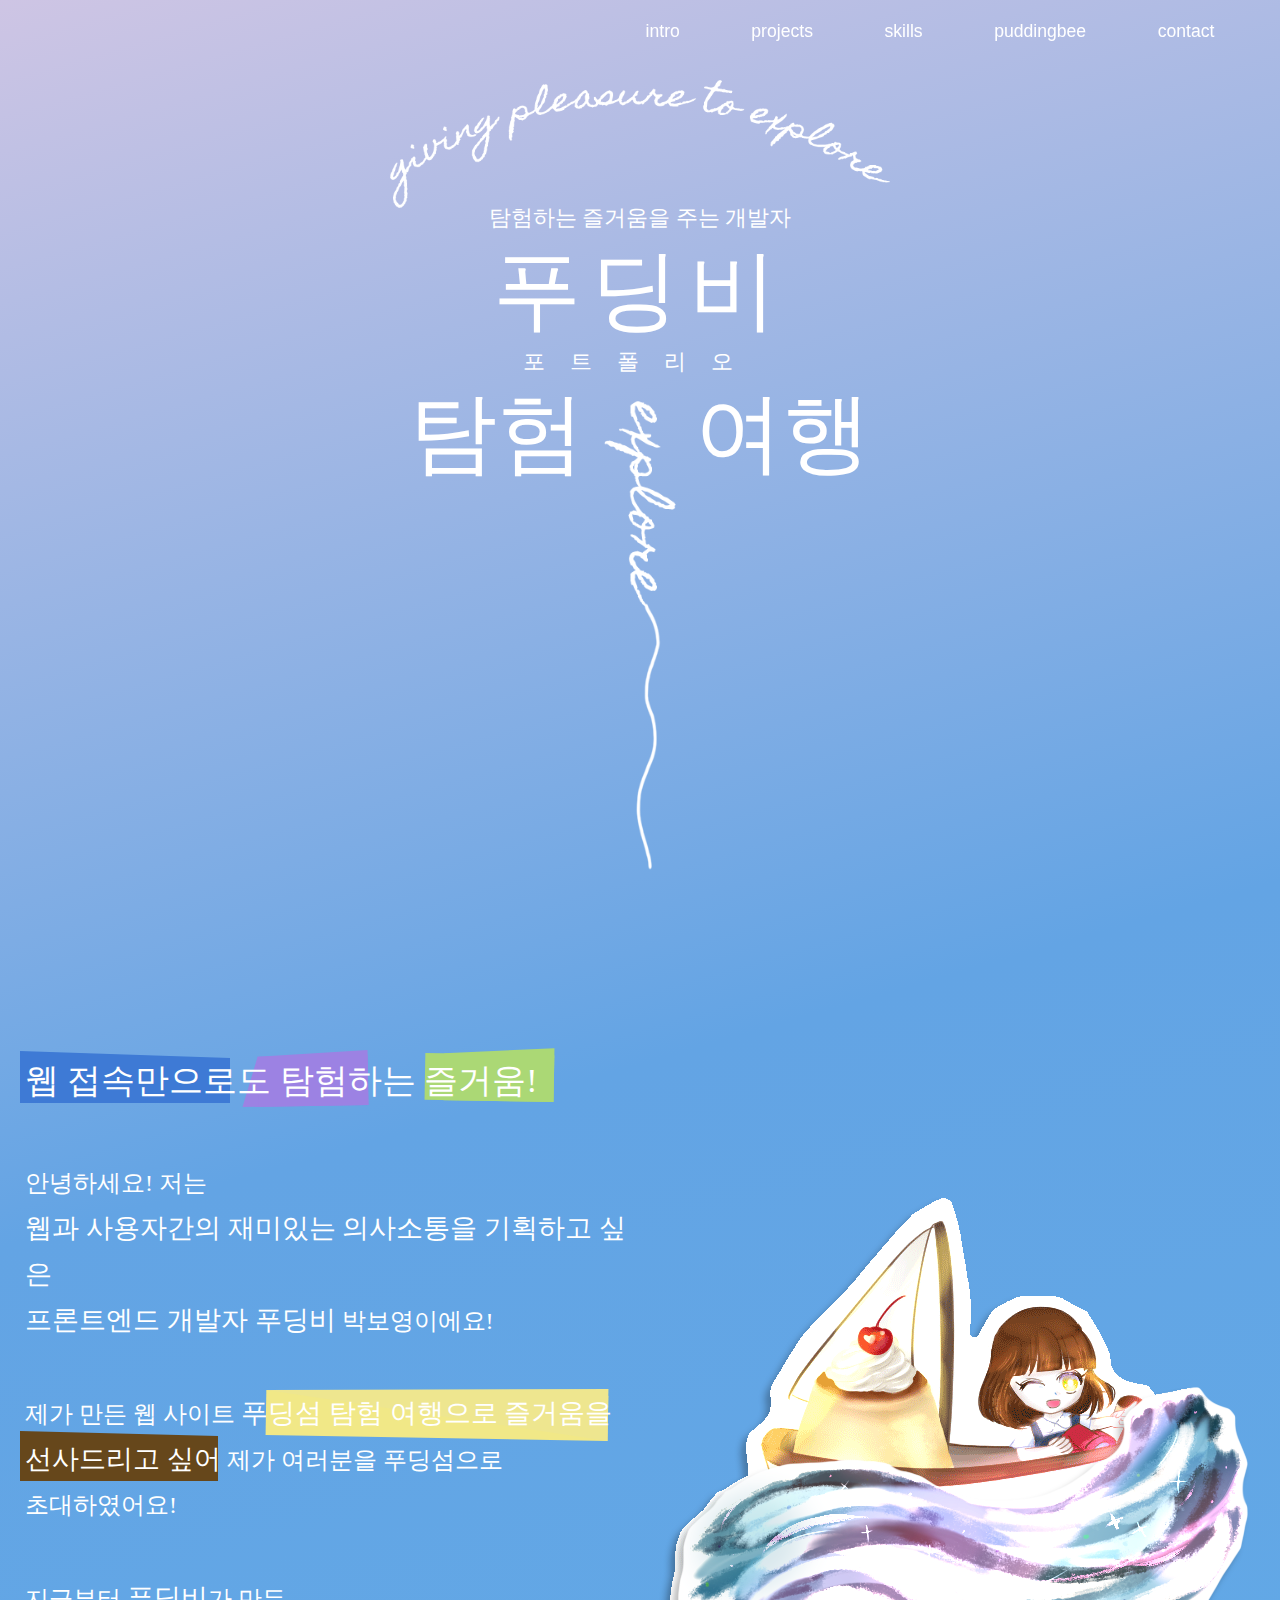
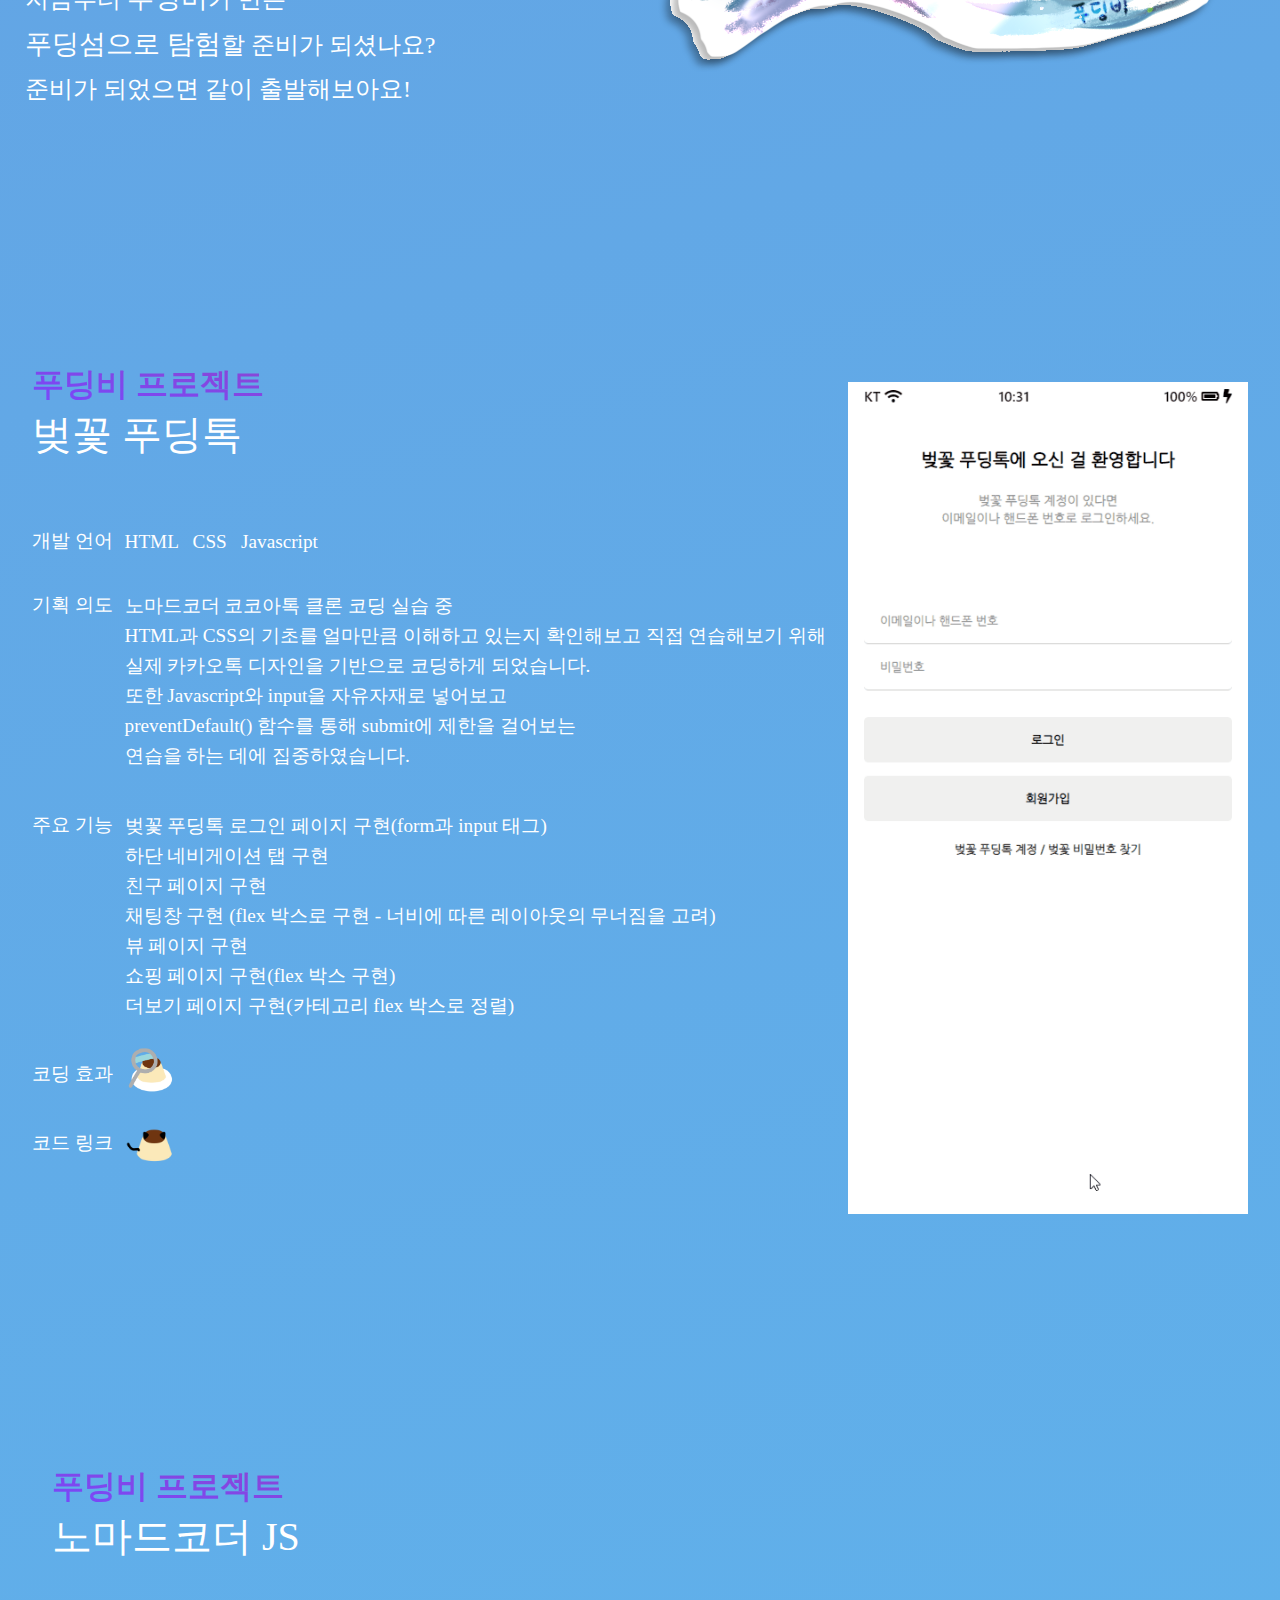
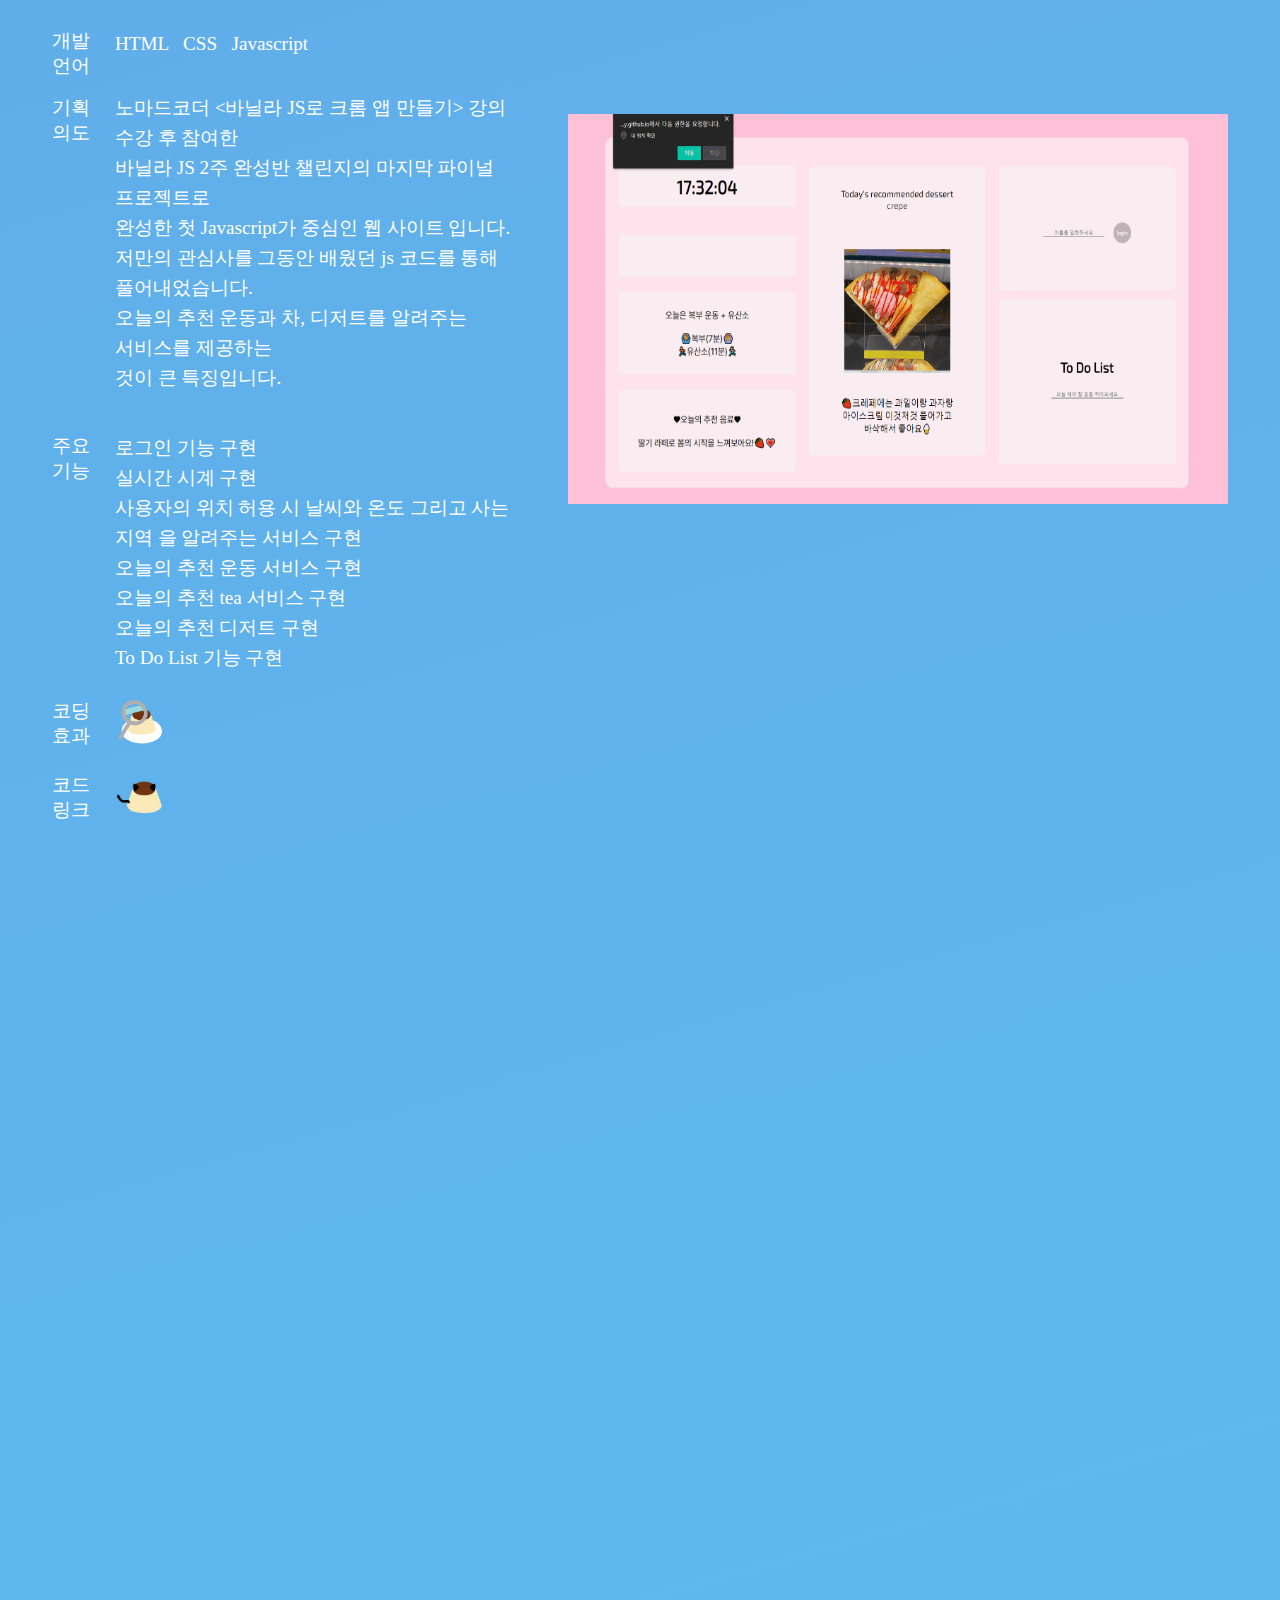
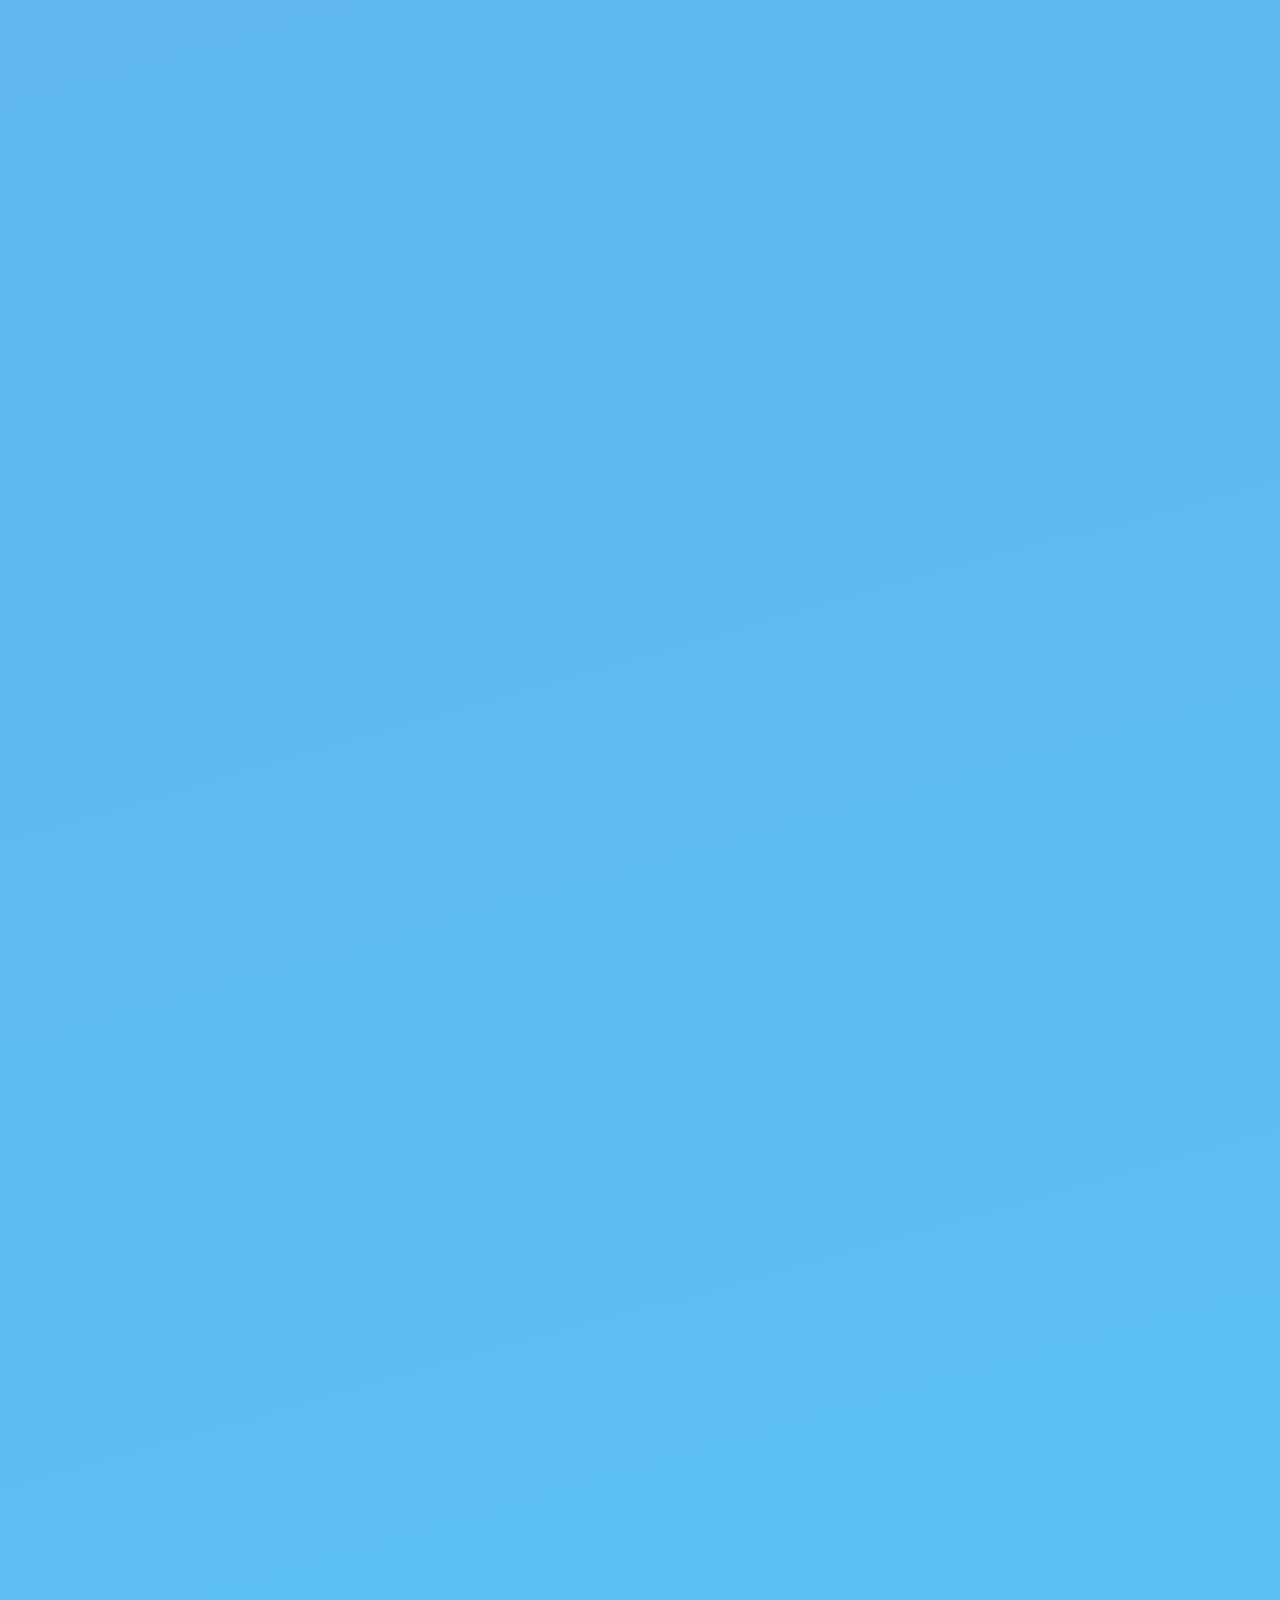
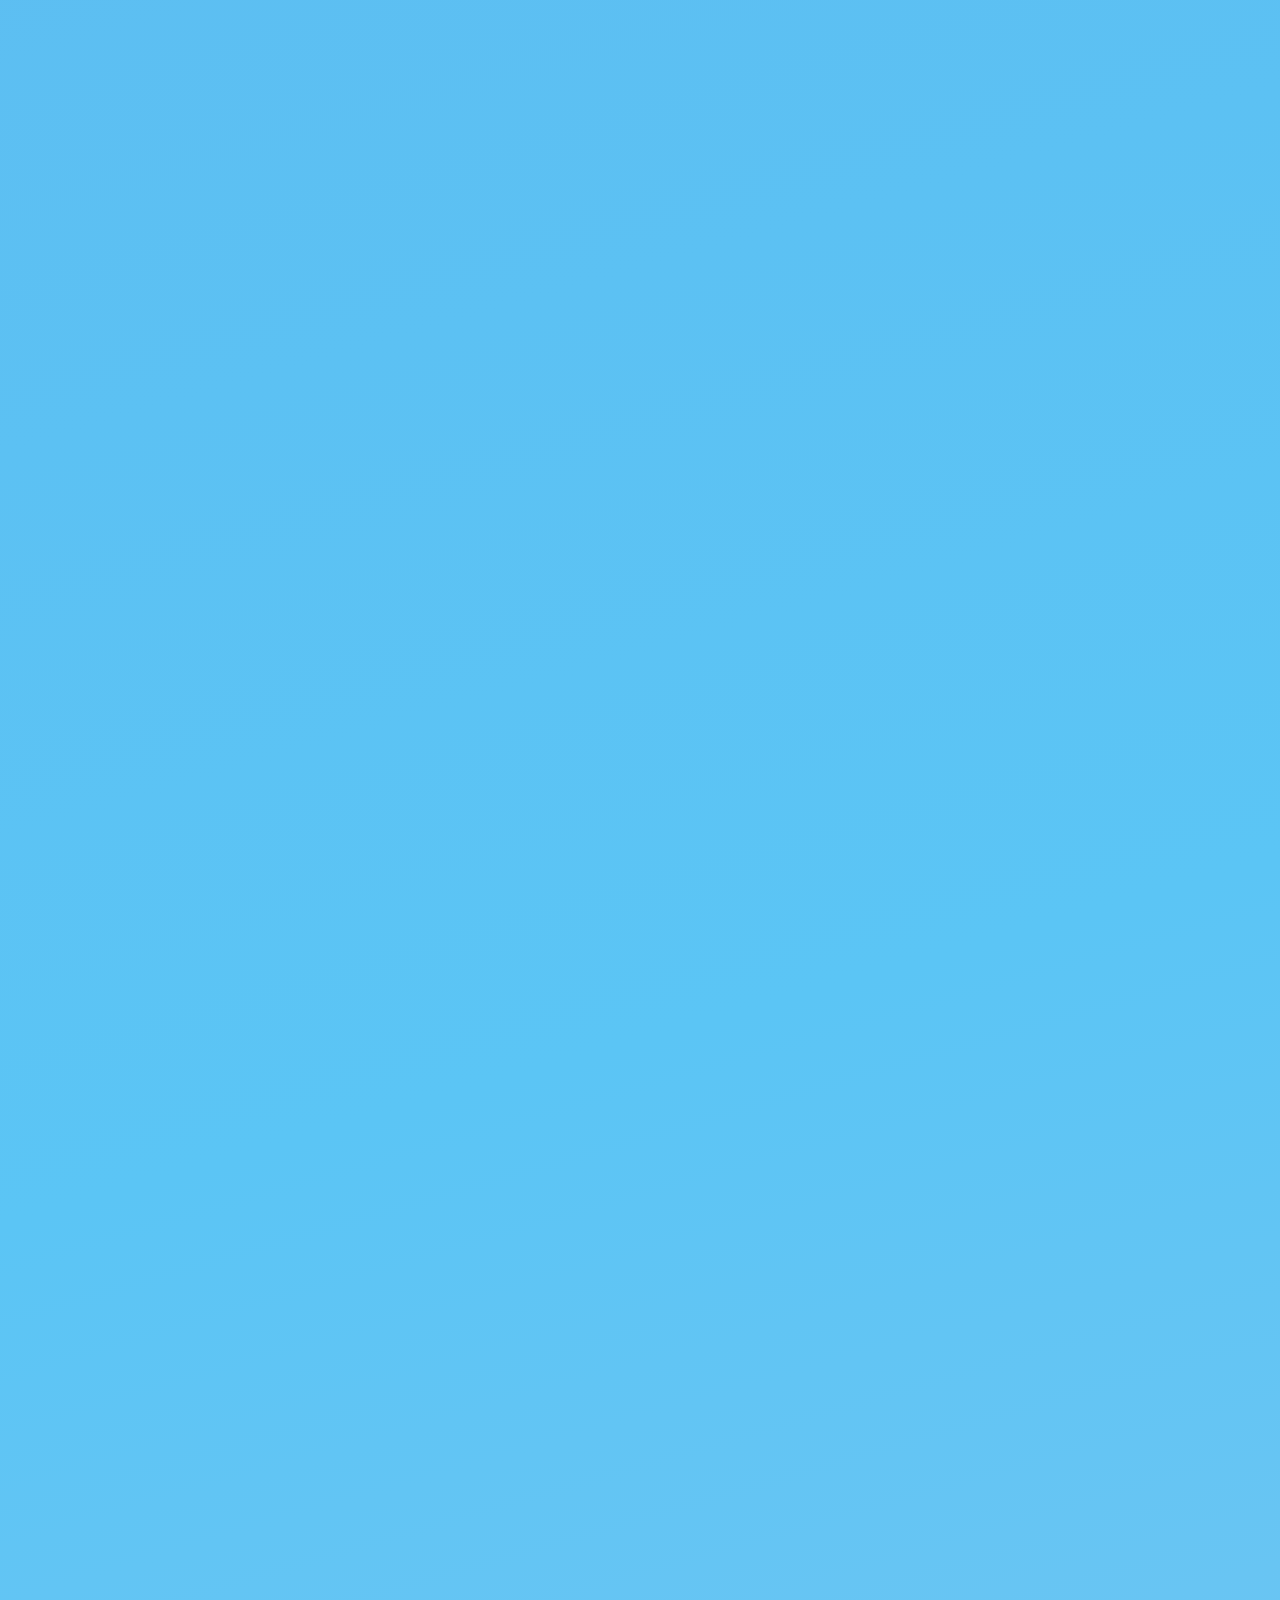
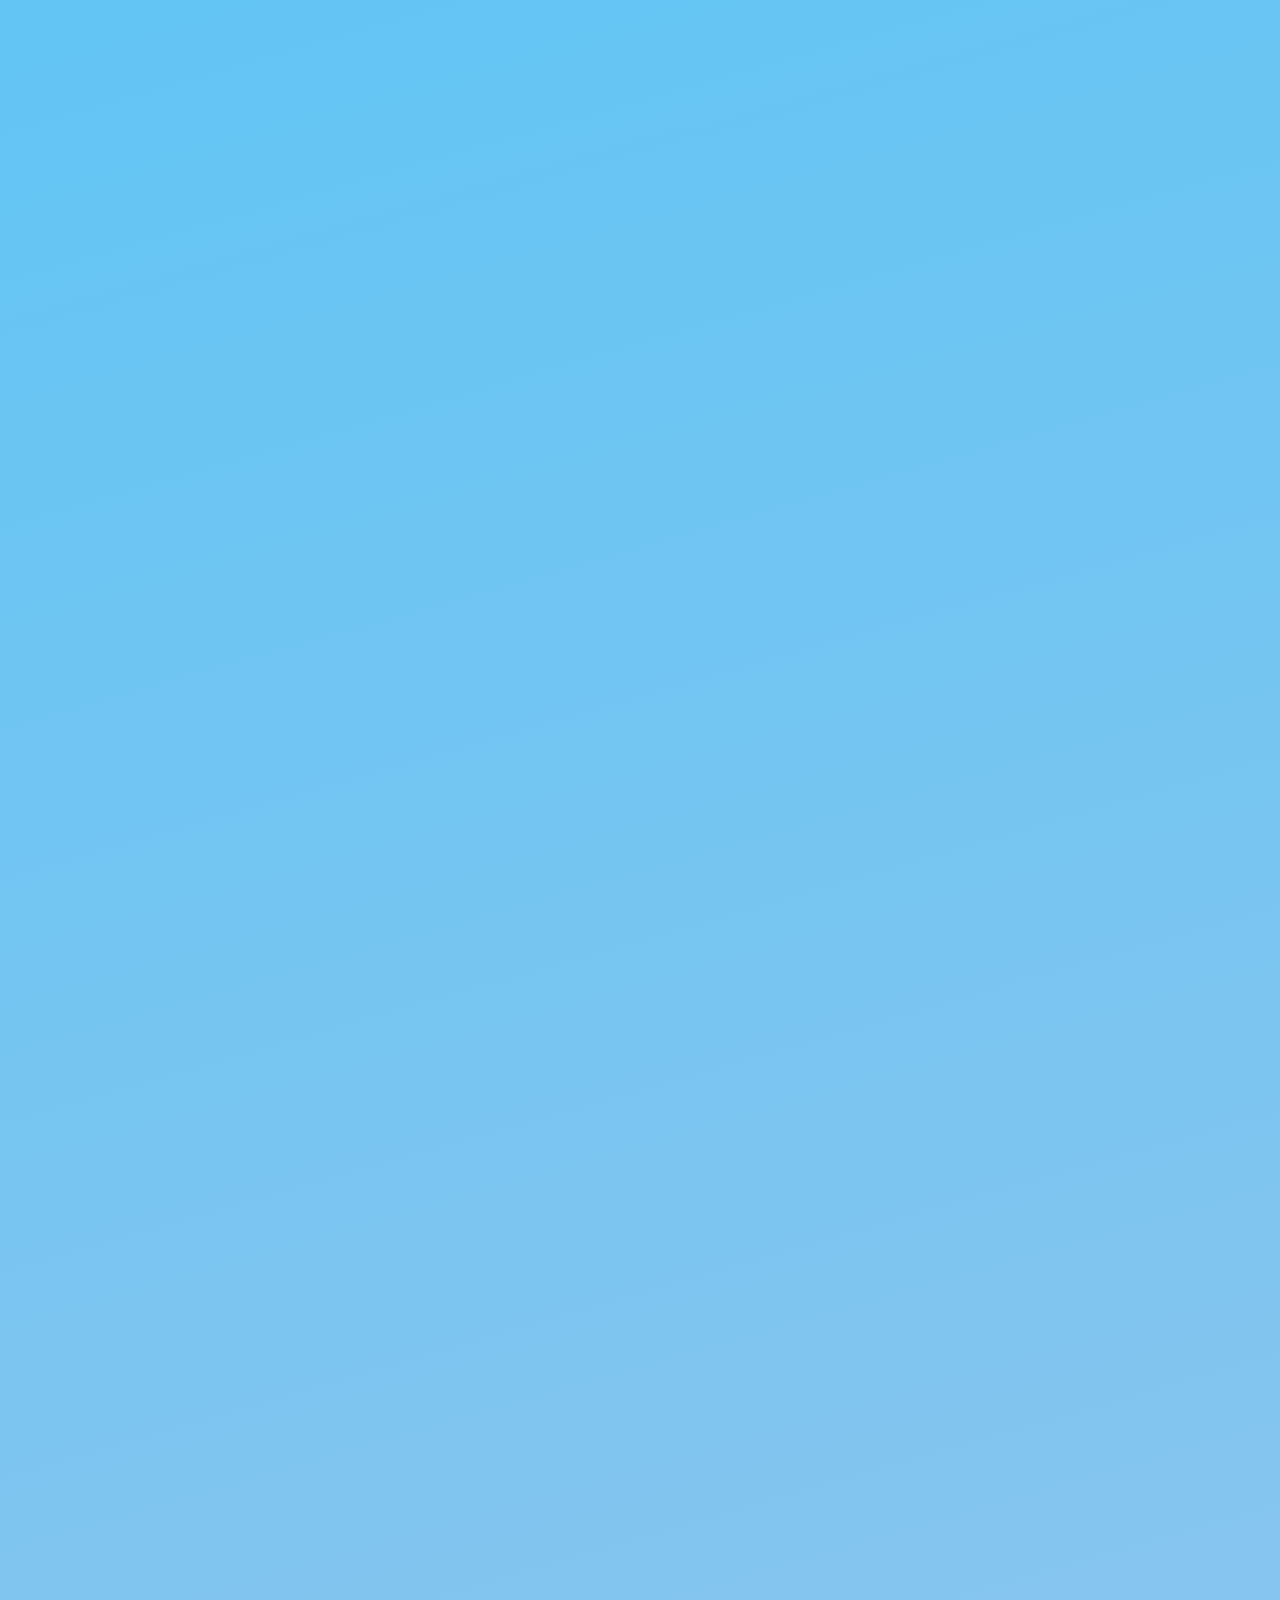
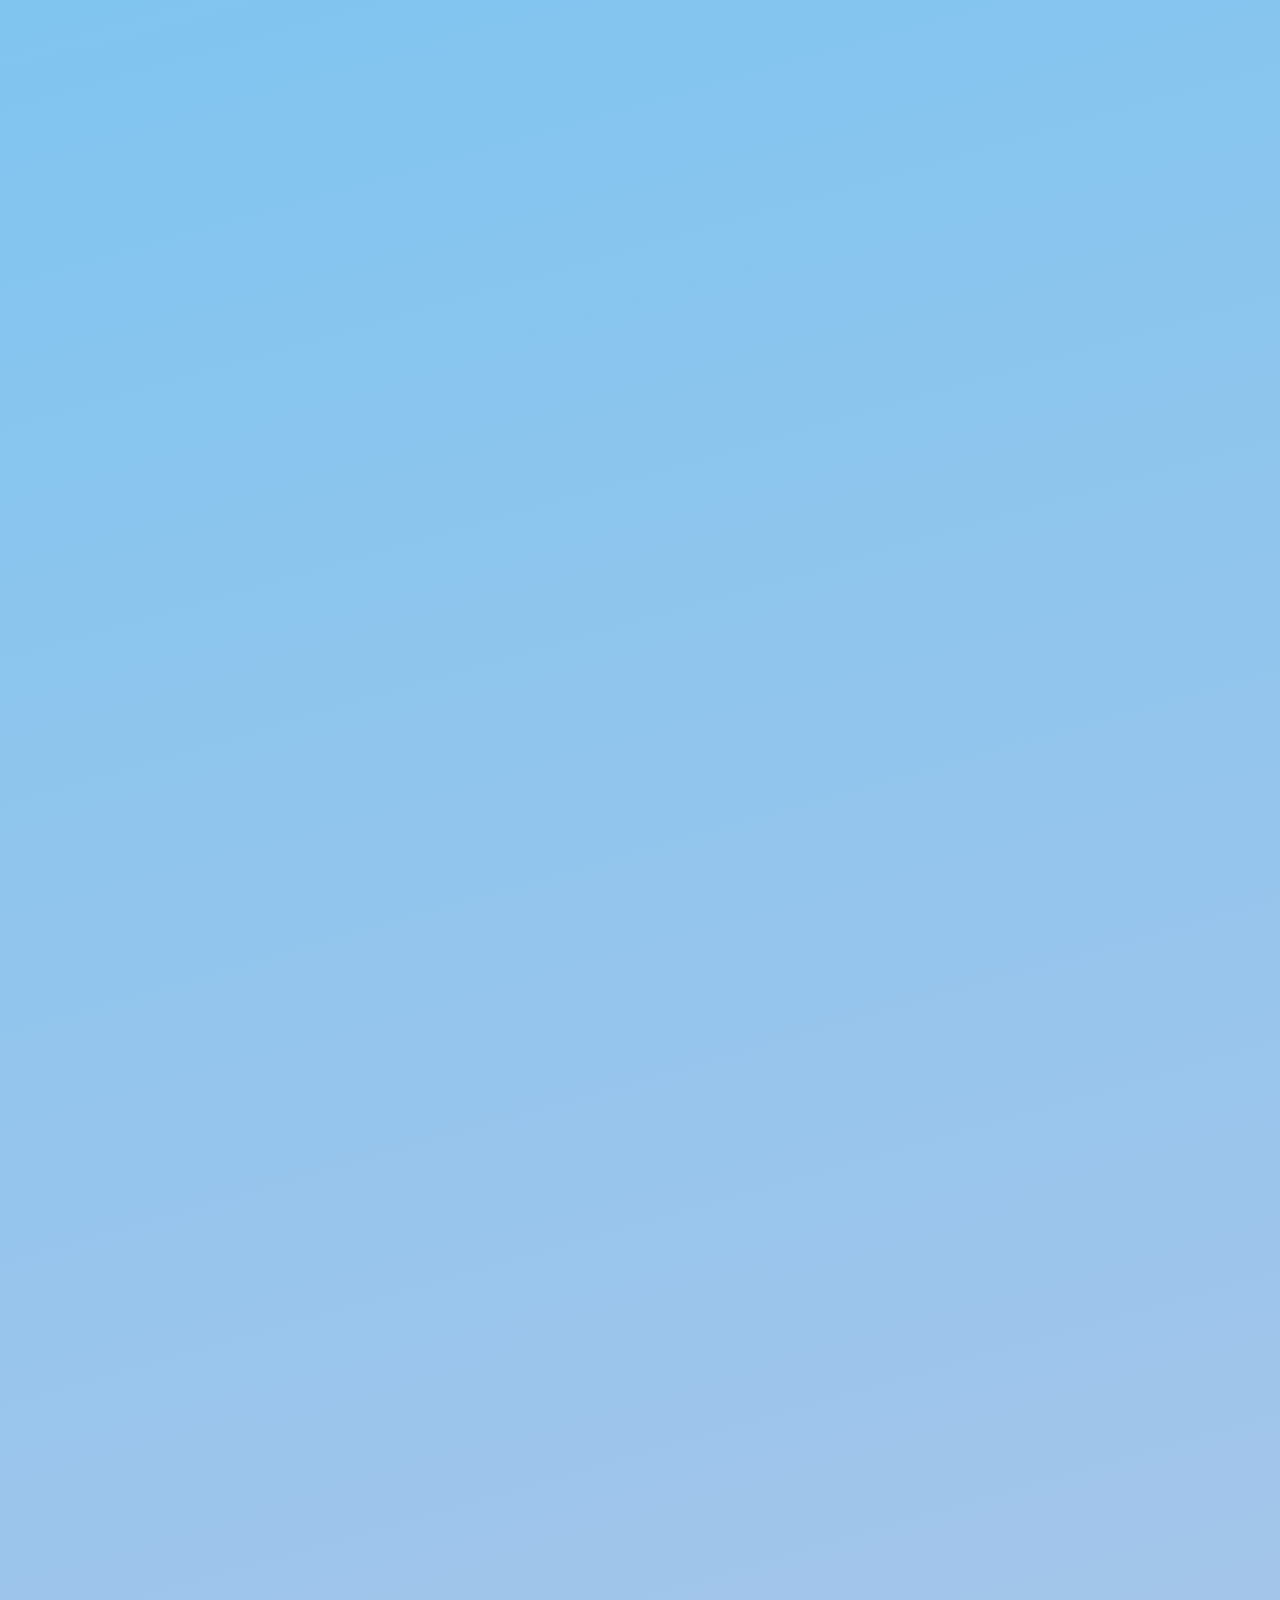
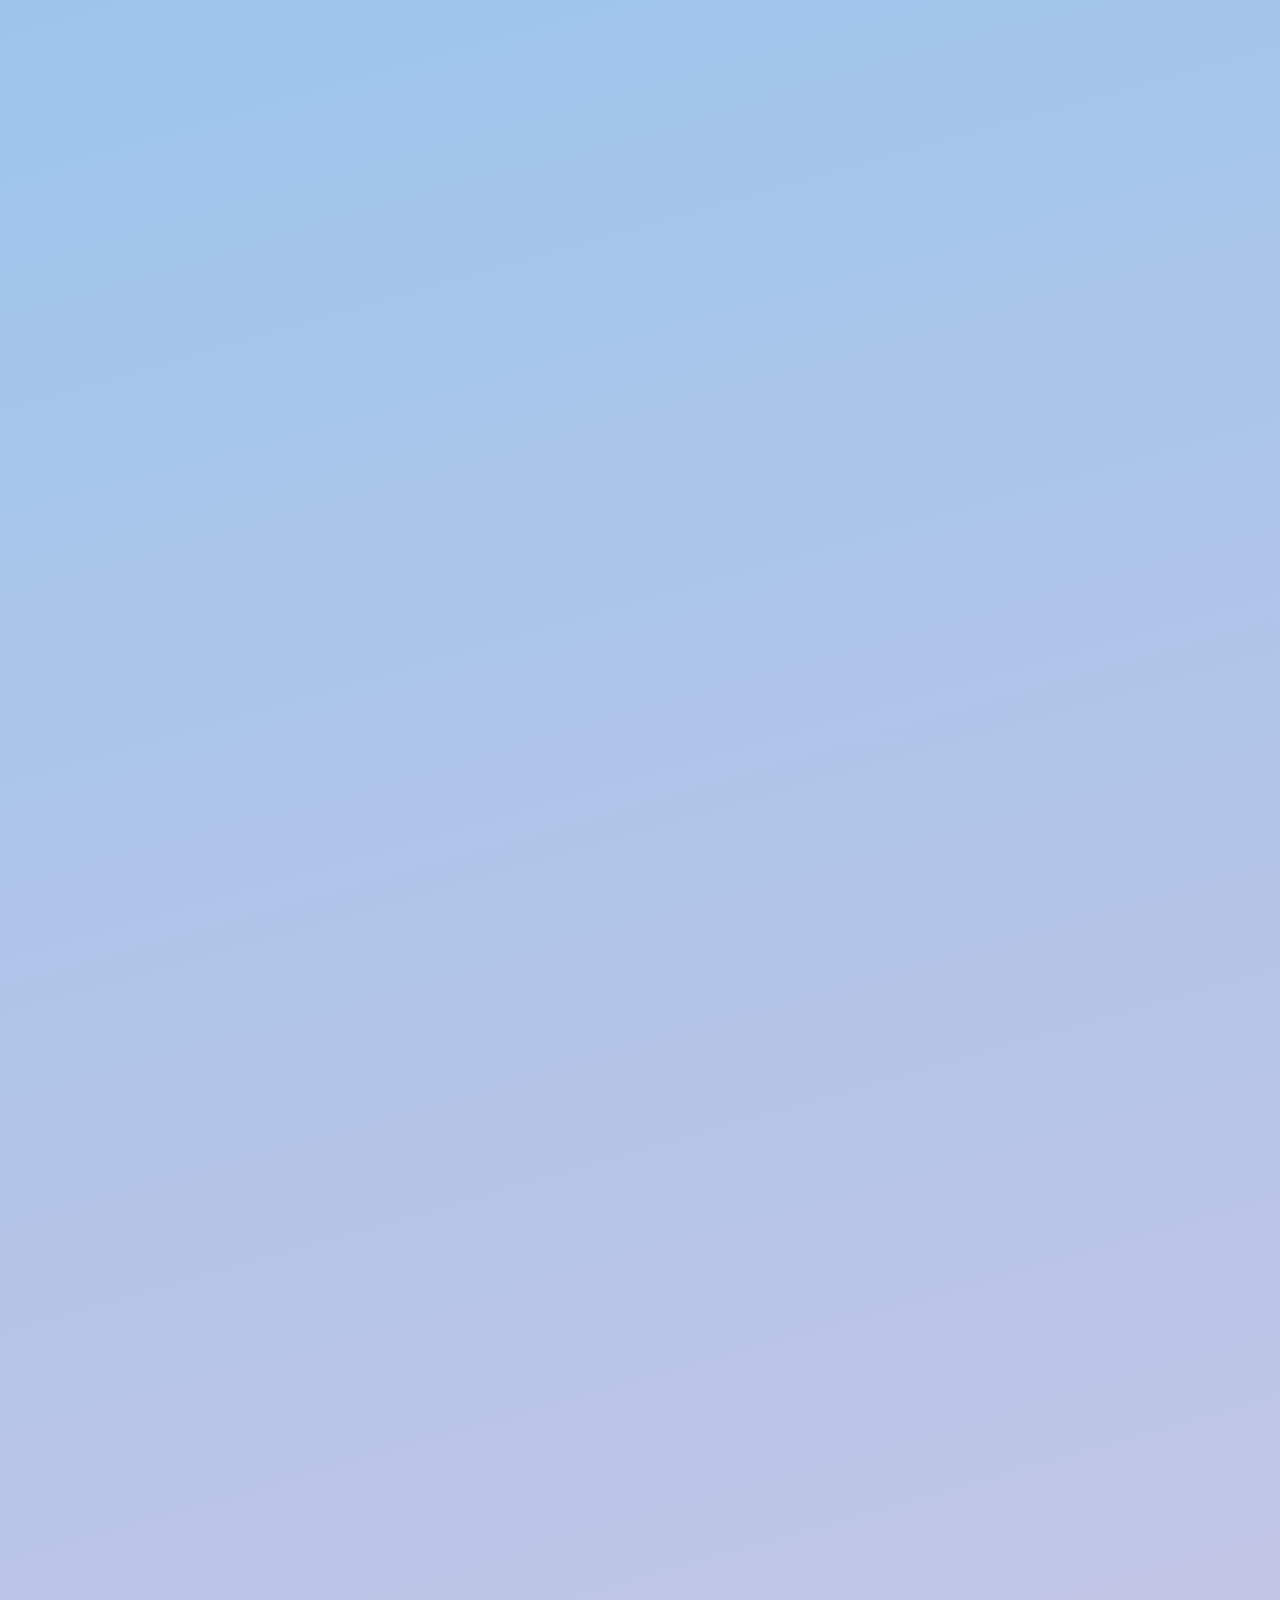
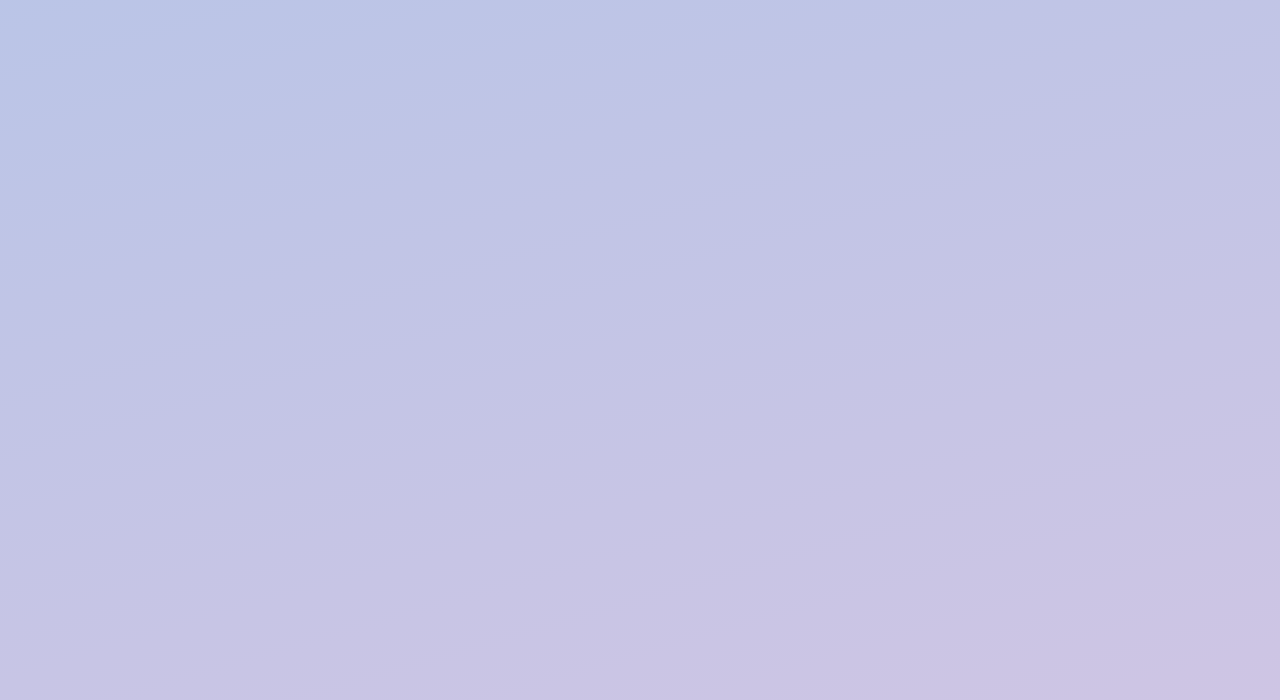
==== commit a21f452a: "2022 푸딩비 포폴 디자인 개선 ver" ====
--- a/푸딩비 포폴/index.html
+++ b/푸딩비 포폴/index.html
@@ -254,7 +254,8 @@
 
 
       <div class="project2__sentence--wrapper project1__sentence--wrapper">
-        <div class="project1__category1--sentence">
+        <div class="project2__category1--sentence
+        project1__category1--sentence">
           HTML &nbsp; CSS &nbsp; Javascript</div>
 
         <p class="project2__category2--sentence project1__category2--sentence">
